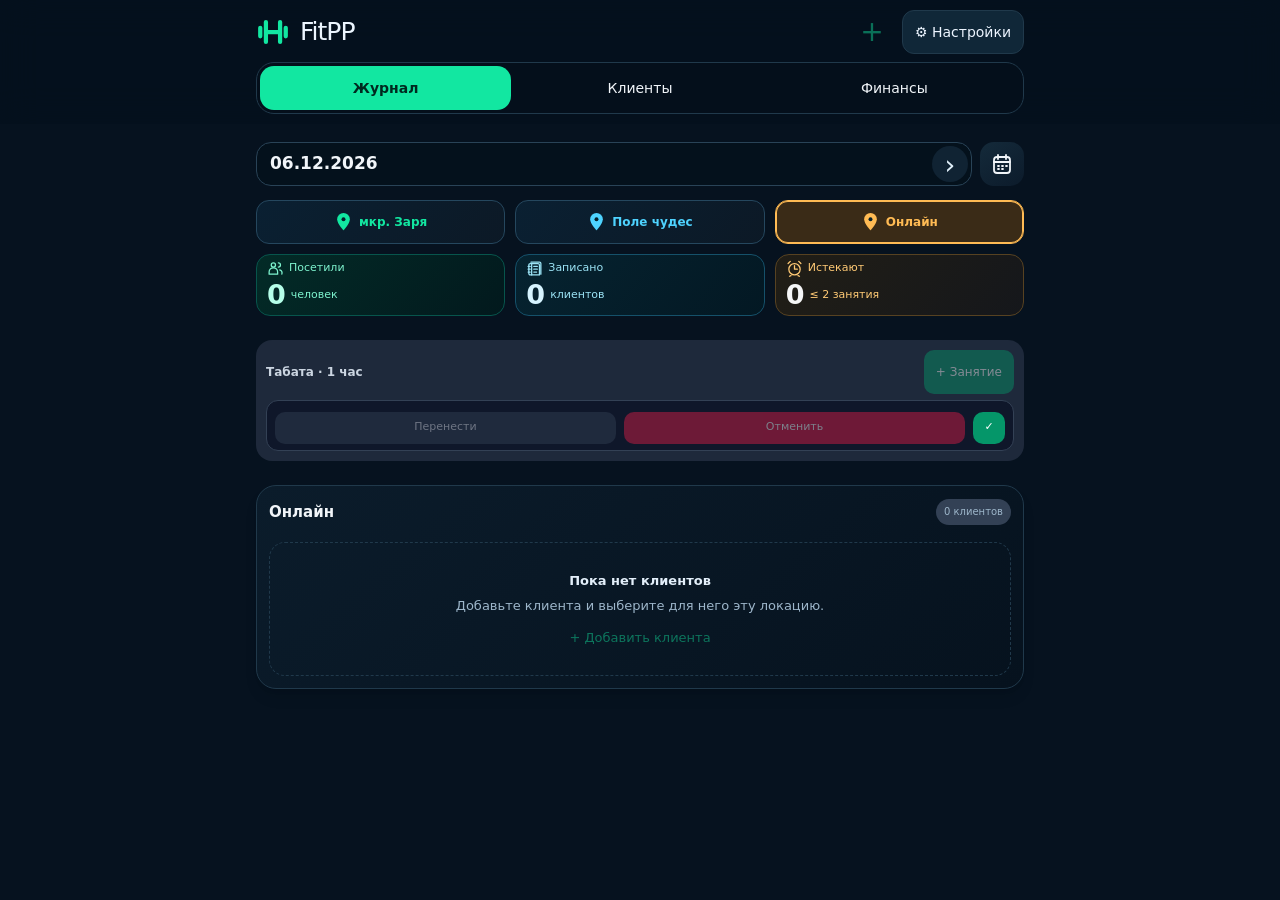
==== index.html @ df11c95d "Refresh FitPP client card interface" ====
<!DOCTYPE html>
<html lang="ru">
<head>
    <meta charset="UTF-8">
    <meta http-equiv="Content-Security-Policy" content="default-src 'none'; script-src 'self' 'unsafe-inline' 'unsafe-eval'; style-src 'self' 'unsafe-inline'; img-src 'self' data:; connect-src https://identitytoolkit.googleapis.com https://securetoken.googleapis.com https://firestore.googleapis.com; manifest-src 'self'; worker-src 'self'; object-src 'none'; base-uri 'none'; form-action 'none'; font-src 'self'">
    <meta name="viewport" content="width=device-width, initial-scale=1.0, viewport-fit=cover">
    <title>FitPP</title>
    <!-- PWA Manifest & Meta -->
    <link rel="manifest" href="manifest.webmanifest">
    
    <meta name="theme-color" content="#10b981">
    <link rel="apple-touch-icon" href="icon-192.png">
    <!-- Tailwind CSS -->
    <script src="vendor/tailwind-3.4.17.js"></script>
    <!-- Offline only: no remote SDK -->
    <!-- Alpine.js -->
    <script defer src="vendor/alpine-3.14.9.js"></script>




<link rel="stylesheet" href="styles.css?v=compact-journal-20261018-1">
</head>
<body class="bg-slate-900 text-slate-100 min-h-screen font-sans antialiased" x-data="trainerApp()" x-init="init()">

    <svg xmlns="http://www.w3.org/2000/svg" class="icon-sprite" aria-hidden="true"><defs>
      <symbol id="icon-barbell" viewBox="0 0 24 24"><path d="M3 9v6m4-10v14m10-14v14m4-10v6M7 12h10"/></symbol>
      <symbol id="icon-calendar" viewBox="0 0 24 24"><rect x="4" y="5" width="16" height="16" rx="3"/><path d="M8 3v4m8-4v4M4 10h16m-12 4h1m3 0h1m3 0h1m-9 3h1m3 0h1"/></symbol>
      <symbol id="icon-users" viewBox="0 0 24 24"><circle cx="10" cy="7" r="4"/><path d="M3 21v-3a7 7 0 0 1 14 0v3Zm15-17a4 4 0 0 1 0 8m2 3a6 6 0 0 1 2 6"/></symbol>
      <symbol id="icon-wallet" viewBox="0 0 24 24"><rect x="3" y="4" width="18" height="17" rx="4"/><path d="M3 9h18m-6 4h6m-6 4h2"/></symbol>
    </defs></svg>
    <header class="app-header sticky top-0 z-30">
        <div class="max-w-4xl mx-auto">
            <h1><svg class="brand-icon" aria-hidden="true"><use href="#icon-barbell"/></svg>FitPP</h1>
            <nav class="desktop-nav" aria-label="Навигация для больших экранов">
                <button @click="activeTab = 'journal'" :class="activeTab === 'journal' ? 'bg-emerald-600' : ''">Журнал</button>
                <button @click="activeTab = 'clients'" :class="activeTab === 'clients' ? 'bg-emerald-600' : ''">Клиенты</button>
                <button @click="activeTab = 'finances'" :class="activeTab === 'finances' ? 'bg-emerald-600' : ''">Финансы</button>
            </nav>
            <div class="header-actions">
                <button class="desktop-add" :disabled="!canEdit()" @click="openClientModal()" aria-label="Добавить клиента">+</button>
                <button id="settings-trigger" class="settings-trigger" @click="openSettings()" aria-haspopup="dialog" aria-controls="settings-dialog"><span aria-hidden="true">⚙</span> Настройки</button>
            </div>
        </div>
    </header>
    <dialog id="settings-dialog" class="settings-dialog" aria-labelledby="settings-title" @close="document.getElementById('settings-trigger').focus()">
        <div class="settings-heading"><h2 id="settings-title">Настройки</h2><button aria-label="Закрыть настройки" @click="document.getElementById('settings-dialog').close()">✕</button></div>
        <section class="settings-section">
            <h3>Аккаунт</h3>
            <p x-text="authWarning"></p>
            <p x-show="currentUser" x-text="currentUser?.email"></p>
            <p x-show="!currentUser">Войдите, чтобы загрузить свои данные.</p>
            <button x-show="!currentUser" @click="document.getElementById('settings-dialog').close(); showAuthModal = true">Войти</button>
            <button x-show="currentUser" @click="logout()">Выйти из аккаунта</button>
        </section>
        <section class="settings-section">
            <h3>Резервная копия</h3>
            <p>Перед каждой записью копия сохраняется на этом устройстве. Скачивайте также отдельные файлы: очистка данных браузера удалит локальные копии. Проверка файла не импортирует данные.</p>
            <button :disabled="!canRead() || backupChecking" @click="downloadBackup()">Скачать резервную копию</button>
            <button :disabled="!canRead()" @click="downloadLocalBackup()">Скачать последнюю автоматическую копию</button>
            <label class="backup-file" for="backup-file">Проверить файл резервной копии</label>
            <input id="backup-file" type="file" accept=".json,application/json" :disabled="!canRead() || backupChecking" @change="verifyBackup($event)">
            <p role="status" aria-live="polite" x-text="backupStatus"></p>
        </section>
        <section class="settings-section">
            <h3>Запись данных</h3>
            <label class="write-toggle"><input type="checkbox" x-model="writeConsent" :disabled="!canRead()" @change="FitPPWriteSafety.remember($event.target.checked)" aria-describedby="write-help"> Разрешать запись после проверки данных</label>
            <p id="write-help">Выбор запоминается на устройстве. Перед каждым изменением сохраняется проверенная копия текущих данных на устройстве; транзакция проверяет свежесть данных. Если копия недоступна, запись блокируется.</p>
            <p role="status" x-text="canEdit() ? 'Запись включена' : 'Режим просмотра'"></p>
        </section>
        <section class="settings-section">
            <h3>Данные с сервера</h3>
            <button :disabled="!currentUser || loading || saving || backupChecking" @click="reloadData()">Перезагрузить данные с сервера</button>
        </section>
    </dialog>
    <div class="sync-message" x-show="syncError" x-cloak role="alert">
        <span x-text="syncError"></span>
        <button @click="reloadData()" :disabled="saving || loading || !currentUser">Обновить данные</button>
    </div>
    <div class="sync-status" x-show="loading || saving || saveStatus" x-cloak role="status" aria-live="polite" x-text="loading ? 'Загрузка данных…' : saving ? 'Сохранение в Firebase…' : saveStatus"></div>

    <dialog class="workout-move-dialog" x-ref="workoutMove" aria-labelledby="workout-move-title" @close="clearWorkoutMove()" @cancel="if(moveSaving)$event.preventDefault()">
        <form @submit.prevent="saveWorkoutMove()">
            <h2 id="workout-move-title">Перенести тренировку</h2>
            <label>Новая дата<input type="date" x-model="moveDate" required :disabled="moveSaving"></label>
            <label>Новое время<input type="time" x-model="moveTime" required :disabled="moveSaving"></label>
            <p role="alert" x-text="moveError"></p>
            <div class="move-actions"><button type="button" @click="closeWorkoutMove()" :disabled="moveSaving">Отмена</button><button type="submit" :disabled="moveSaving || !canEdit()" x-text="moveSaving ? 'Сохранение…' : 'Сохранить'"></button></div>
        </form>
    </dialog>

    <!-- Main Content -->
    <main class="max-w-4xl mx-auto px-4 py-6 pb-24">
        <!-- TAB 1: JOURNAL -->
        <div x-show="activeTab === 'journal'" class="space-y-6">
            <!-- Date & Location Selector -->
<div class="date-location"><div class="journal-date-row"><div class="journal-date-pill"><div class="journal-date-value"><span id="date-label" x-text="formatJournalDate(selectedDate)"></span><input x-ref="journalDate" type="date" aria-label="Дата тренировки" x-model="selectedDate" @change="updateLocationByDate()"></div><button type="button" aria-label="Следующий день" @click="changeDate(1)">›</button></div><button type="button" class="journal-calendar" aria-label="Открыть календарь" @click="openJournalCalendar()"><svg viewBox="0 0 24 24" aria-hidden="true" fill="none" stroke="currentColor" stroke-width="1.8" stroke-linecap="round" stroke-linejoin="round"><rect x="4" y="5" width="16" height="16" rx="3"/><path d="M8 3v4m8-4v4M4 10h16m-12 4h1m3 0h1m3 0h1m-9 3h1m3 0h1"/></svg></button></div><div class="location-switch journal-locations"><button type="button" @click="currentLocation = 'zarya'" :aria-pressed="currentLocation === 'zarya'"><svg viewBox="0 0 24 24" aria-hidden="true" fill="none" stroke="currentColor" stroke-width="1.8" stroke-linecap="round" stroke-linejoin="round"><path d="M12 22s8-8 8-14a8 8 0 1 0-16 0c0 6 8 14 8 14Z" fill="currentColor" stroke="none"/><circle cx="12" cy="8" r="2.5" fill="#06202b" stroke="none"/></svg><span>мкр. Заря</span></button><button type="button" @click="currentLocation = 'pole'" :aria-pressed="currentLocation === 'pole'"><svg viewBox="0 0 24 24" aria-hidden="true" fill="none" stroke="currentColor" stroke-width="1.8" stroke-linecap="round" stroke-linejoin="round"><path d="M12 22s8-8 8-14a8 8 0 1 0-16 0c0 6 8 14 8 14Z" fill="currentColor" stroke="none"/><circle cx="12" cy="8" r="2.5" fill="#06202b" stroke="none"/></svg><span>Поле чудес</span></button><button type="button" @click="currentLocation = 'online'" :aria-pressed="currentLocation === 'online'"><svg viewBox="0 0 24 24" aria-hidden="true" fill="none" stroke="currentColor" stroke-width="1.8" stroke-linecap="round" stroke-linejoin="round"><path d="M12 22s8-8 8-14a8 8 0 1 0-16 0c0 6 8 14 8 14Z" fill="currentColor" stroke="none"/><circle cx="12" cy="8" r="2.5" fill="#06202b" stroke="none"/></svg><span>Онлайн</span></button></div></div>
<div class="summary journal-summary" aria-label="Сводка выбранного дня"><div><span class="journal-stat-label"><svg viewBox="0 0 24 24" aria-hidden="true" fill="none" stroke="currentColor" stroke-width="1.8" stroke-linecap="round" stroke-linejoin="round"><circle cx="9" cy="7" r="3"/><path d="M3 20v-3a6 6 0 0 1 12 0v3Zm13-16a3 3 0 0 1 0 6m2 4a5 5 0 0 1 3 6"/></svg>Посетили</span><div class="journal-stat-value"><strong x-text="getClientsForLocation().filter(c => ['attended','razov'].includes(getAttendanceStatus(c.id))).length"></strong><span x-text="peopleWord(getClientsForLocation().filter(c => ['attended','razov'].includes(getAttendanceStatus(c.id))).length)"></span></div></div><div><span class="journal-stat-label"><svg viewBox="0 0 24 24" aria-hidden="true" fill="none" stroke="currentColor" stroke-width="1.8" stroke-linecap="round" stroke-linejoin="round"><path d="M7 3h12a2 2 0 0 1 2 2v15M6 5h11a2 2 0 0 1 2 2v14H6a2 2 0 0 1-2-2V7a2 2 0 0 1 2-2Z"/><path d="M8 5v16M11 9h5m-5 4h5m-5 4h4M3 9h3m-3 4h3m-3 4h3"/></svg>Записано</span><div class="journal-stat-value"><strong x-text="getClientsForLocation().length"></strong><span x-text="clientWord(getClientsForLocation().length)"></span></div></div><div><span class="journal-stat-label"><svg viewBox="0 0 24 24" aria-hidden="true" fill="none" stroke="currentColor" stroke-width="1.8" stroke-linecap="round" stroke-linejoin="round"><circle cx="12" cy="13" r="8"/><path d="M12 8v5h4M3 5l3-3m12 0 3 3M7 22l-2 1m12-1 2 1"/></svg>Истекают</span><div class="journal-stat-value"><strong x-text="getClientsForLocation().filter(c => { const sub = getClientActiveSubscription(c); return sub && sub.left > 0 && sub.left <= 2; }).length"></strong><span>≤ 2 занятия</span></div></div></div>
            <section class="workout-panel" aria-label="Тренировки выбранного зала">
                <div class="workout-heading"><h2>Табата · 1 час</h2>
                <button :disabled="!canEdit()" @click="addingWorkout=true; newWorkoutDate=selectedDate; newWorkoutTime=FitPPStore.schedule[currentLocation]?.time || '20:00'; newWorkoutLocation=currentLocation || 'zarya'" class="workout-button workout-selected" aria-label="Добавить тренировку">+ Занятие</button></div>
                <form x-show="addingWorkout" @submit.prevent="addWorkout()" class="workout-form">
                    <label>Дата <input type="date" x-model="newWorkoutDate" required></label>
                    <label>Время <input type="time" x-model="newWorkoutTime" required></label>
                    <label>Зал <select x-model="newWorkoutLocation" required><option value="zarya">Заря</option><option value="pole">Поле</option><option value="online">Онлайн</option></select></label>
                    <button type="submit" :disabled="!canEdit()" class="workout-button workout-selected">Добавить</button>
                    <button type="button" @click="addingWorkout=false" class="workout-button">Закрыть</button>
                </form>
                <p x-show="dayWorkouts().length === 0">В этот день тренировок нет.</p>
                <template x-for="w in dayWorkouts()" :key="w.id">
                    <div class="workout-card workout-compact" :aria-label="workoutLabel(w)">
                        <div class="workout-controls">
                            <button class="workout-button" :disabled="!canManageWorkout(w) || activeWorkout()?.id !== w.id" :data-move-workout="w.id" @click="openWorkoutMove(w)">Перенести</button>
                            <button class="workout-button workout-danger" :disabled="!canManageWorkout(w)" @click="manageWorkout(w,'cancel')">Отменить</button>
                            <button x-show="!w.cancelled && w.date === selectedDate" @click="chosenWorkout=w.id" class="workout-button workout-check" :class="activeWorkout()?.id === w.id ? 'workout-selected' : ''" :aria-label="activeWorkout()?.id === w.id ? 'Тренировка выбрана' : 'Выбрать тренировку'" :aria-pressed="activeWorkout()?.id === w.id">✓</button>
                        </div>
                        <button :disabled="!canManageWorkout(w)" x-show="!w.extra && (w.date !== w.originDate || w.time !== FitPPStore.schedule[w.location].time)" @click="manageWorkout(w,'restore')" class="workout-button workout-restore">Вернуть обычное расписание</button>
                        <p class="text-slate-400 text-xs" x-show="workoutLocked(w)">Есть отметки или списания. Изменение тренировки заблокировано.</p>
                    </div>
                </template>
                <details class="cancelled-workouts" x-show="cancelledWorkouts().length > 0">
                    <summary class="workout-button" x-text="'Отменённые тренировки (' + cancelledWorkouts().length + ')' "></summary>
                    <template x-for="w in cancelledWorkouts()" :key="w.id">
                        <div class="workout-card">
                            <p class="workout-title" x-text="workoutLabel(w)"></p>
                            <div class="workout-actions">
                                <button :disabled="!canManageWorkout(w)" @click="manageWorkout(w,'resume')" class="workout-button">Восстановить</button>
                                <button x-show="w.extra" :disabled="!canDeleteWorkout(w)" @click="manageWorkout(w,'delete')" class="workout-button workout-danger">Удалить навсегда</button>
                            </div>
                            <p x-show="workoutLocked(w)" class="text-slate-400 text-xs">Есть отметки или списания. Изменение тренировки заблокировано.</p>
                        </div>
                    </template>
                </details>
                <template x-for="row in unresolvedMarks()" :key="row.key"><p><span x-text="row.date + ' · ' + row.name"></span> <button :disabled="!canEdit()" @click="linkOldMark(row)" class="bg-amber-800 rounded px-3 py-2">Указать зал после сверки</button></p></template>
                <p class="text-amber-300" x-show="FitPPStore.unresolved(sessionData())">Есть старые отметки с неоднозначным залом. Они сохранены; изменение расписания заблокировано до сверки журнала.</p>
            </section>
            <!-- Attendance List -->
            <div class="journal-panel bg-slate-800 border border-slate-700 rounded-2xl p-4 shadow-lg">
                <div class="flex justify-between items-center mb-4">
                    <div>
                        <h2 class="text-lg font-bold journal-location-title" x-text="getJournalLocationName()"></h2>
                    </div>
                    <span class="text-xs bg-slate-700 px-3 py-1 rounded-full text-slate-300" x-text="getClientsForLocation().length + ' ' + clientWord(getClientsForLocation().length)"></span>
                </div>
                <div x-show="!currentLocation" class="empty-state" role="status"><strong>На эту дату тренировок по расписанию нет</strong>Можно выбрать локацию вручную выше.</div>
                <div x-show="currentLocation && getClientsForLocation().length === 0" class="empty-state"><strong>Пока нет клиентов</strong>Добавьте клиента и выберите для него эту локацию.<br><button :disabled="!canEdit()" @click="openClientModal()" class="text-emerald-400 mt-3">+ Добавить клиента</button></div>
                <div class="space-y-3">
                    <template x-for="client in getClientsForLocation()" :key="client.id">
                        <div class="client-row bg-slate-900 border border-slate-700/60 p-3.5 rounded-xl flex flex-col sm:flex-row justify-between items-start sm:items-center gap-3">
                            <div class="client-heading">
                                <span class="avatar" aria-hidden="true" x-text="getInitials(client.name)"></span><div>
<div class="flex items-center gap-1.5">
    <button class="client-name" @click="openClientDetail(client)" x-text="client.name"></button>

</div>
                                <div class="flex items-center space-x-2 text-xs mt-1">
                                    <span class="text-emerald-400 font-medium" x-text="'Остаток: ' + (getClientActiveSubscription(client)?.left ?? 0) + ' зан.'"></span>
                                    <span class="text-slate-400" x-text="'До: ' + formatSubscriptionDate(getClientActiveSubscription(client)?.expires)"></span>
                                </div>
<div class="subscription-warnings" x-show="getSubscriptionWarnings(client).length">
    <template x-for="warning in getSubscriptionWarnings(client)" :key="warning.key">
        <span class="subscription-warning" :class="'subscription-warning-' + warning.kind" :title="warning.title" x-text="warning.text"></span>
    </template>
</div>
                            </div>
                            </div>
                            <div class="attendance-actions flex flex-wrap items-center gap-1.5 w-full sm:w-auto">
                                <button :disabled="!canEdit() || !activeWorkout() || (client.subscriptions || []).some(s => isFrozen(s) || FitPPStore.frozenOn(s, selectedDate))" @click="markAttendance(client.id, 'attended')" :aria-pressed="getAttendanceStatus(client.id) === 'attended'" :class="getAttendanceStatus(client.id) === 'attended' ? 'bg-emerald-600 text-white' : 'bg-slate-800 text-slate-300 hover:bg-slate-700'" class="px-2.5 py-1.5 rounded-lg text-xs font-medium transition">✓ Был (-1)</button>
                                <button :disabled="!canEdit() || !activeWorkout()" @click="markAttendance(client.id, 'razov')" :aria-pressed="getAttendanceStatus(client.id) === 'razov'" :class="getAttendanceStatus(client.id) === 'razov' ? 'bg-blue-600 text-white' : 'bg-slate-800 text-slate-300 hover:bg-slate-700'" class="px-2.5 py-1.5 rounded-lg text-xs font-medium transition" x-text="'₽ Разово (' + getRazovPrice() + ')'"></button>
                                <button :disabled="!canEdit() || !activeWorkout() || (client.subscriptions || []).some(s => isFrozen(s) || FitPPStore.frozenOn(s, selectedDate))" @click="markAttendance(client.id, 'missed')" :aria-pressed="getAttendanceStatus(client.id) === 'missed'" :class="getAttendanceStatus(client.id) === 'missed' ? 'bg-rose-600 text-white' : 'bg-slate-800 text-slate-300 hover:bg-slate-700'" class="px-2.5 py-1.5 rounded-lg text-xs font-medium transition">Сгорело</button>
                            </div>
                        </div>
                    </template>
                </div>
            </div>
        </div>
        <!-- TAB 2: CLIENTS -->
        <div x-show="activeTab === 'clients' || activeTab === 'archive'" class="client-list">
            <div class="detail-card"><button @click="activeTab = 'clients'" class="px-3 py-2">Активные клиенты</button><button @click="activeTab = 'archive'" class="px-3 py-2">Архив клиентов</button><p x-show="activeTab === 'archive'">История и финансы сохранены. Откройте карточку для просмотра или восстановления.</p></div>
            <div x-show="visibleClients().length === 0" class="empty-state"><strong>Ваша команда начинается здесь</strong>Добавьте первого клиента, чтобы вести журнал тренировок.</div>
            <div class="client-grid grid grid-cols-1 md:grid-cols-2 gap-4">
                <template x-for="client in visibleClients()" :key="client.id">
                    <div class="client-tile bg-slate-800 border border-slate-700 rounded-2xl">
                        <div class="client-tile-top">
                            <span class="avatar" aria-hidden="true" x-text="getInitials(client.name)"></span>
                            <div class="client-tile-identity">
                                <button class="client-name" @click="openClientDetail(client)" x-text="client.name"></button>
                                <p class="client-phone" x-text="client.phone || 'Телефон не указан'"></p>
                            </div>
                            <button class="client-action" :disabled="!canEdit()" @click="editClient(client)">Изменить</button>
                        </div>
                        <div class="client-tile-footer">
                            <div class="client-subscription"><span class="text-xs text-emerald-400" x-text="'Баланс: ' + moneyBalance(client) + ' ₽'"></span>
                                <span class="client-balance" x-text="'Остаток: ' + (getClientActiveSubscription(client)?.left ?? 0) + ' зан.'"></span>
                                <span class="client-expiry" x-text="'До: ' + formatSubscriptionDate(getClientActiveSubscription(client)?.expires)"></span>
<div class="subscription-warnings" x-show="getSubscriptionWarnings(client).length">
    <template x-for="warning in getSubscriptionWarnings(client)" :key="warning.key">
        <span class="subscription-warning" :class="'subscription-warning-' + warning.kind" :title="warning.title" x-text="warning.text"></span>
    </template>
</div>
                            </div>
                            <button class="client-action client-sell" :disabled="!canEdit()" @click="openSubModal(client)">+ Продать</button>
                        </div>
                    </div>
                </template>
            </div>
        </div>
        <!-- TAB 3: FINANCES -->
        <div x-show="activeTab === 'finances'" class="space-y-6">
            <div class="bg-slate-800 border border-slate-700 rounded-2xl p-4 shadow-lg space-y-4">
                <div class="finance-toolbar">
                    <h2 class="text-lg font-bold">Финансовый отчёт и аренда</h2>
                    <div class="month-switcher bg-slate-900 border border-slate-700 rounded-xl" aria-label="Отчётный месяц">
                        <button aria-label="Предыдущий месяц" @click="changeMonth(-1)" class="text-slate-400 hover:text-white">❮</button>
                        <span class="text-sm font-semibold text-emerald-400" x-text="formatMonthName(currentMonth)"></span>
                        <button aria-label="Следующий месяц" @click="changeMonth(1)" class="text-slate-400 hover:text-white">❯</button>
                    </div>
                </div>
                <div x-show="currentMonth >= '2026-11'" class="space-y-3">
                    <p class="text-sm text-slate-300" x-text="rentMonths[currentMonth] ? 'Аренда сохранена. Можно изменить даты.' : 'Аренда ещё не сохранена. Прогноз не включён в расходы и прибыль.'"></p>
                    <button :disabled="!canEdit()" @click="correctFinance()" class="p-3 border rounded">Скорректировать доход месяца</button><button :disabled="!canEdit()" @click="deleteZeroFinance()" class="p-3 border rounded">Удалить нулевой итог</button><button :disabled="!canEdit() || !rentMonths[currentMonth]" @click="deleteRent()" class="p-3 border rounded">Удалить настройку аренды месяца</button>
                    <button @click="openRent()" :disabled="!canEdit() || !!rentDraft" class="bg-emerald-600 rounded-xl p-3 w-full">Настроить аренду</button>
                </div>
                <template x-if="rentDraft">
                    <section class="space-y-4 bg-slate-900 rounded-xl p-3" aria-label="Календарь аренды">
                        <h3 class="font-bold" x-text="'Аренда: ' + formatMonthName(rentDraft.month)"></h3>
                        <p class="text-sm">Снимите галочки с отменённых тренировок. Изменения попадут в расходы после сохранения.</p>
                        <template x-for="hall in ['zarya', 'pole']" :key="hall">
                            <fieldset :disabled="!canEdit()" class="space-y-2">
                                <legend class="font-bold" x-text="hall === 'zarya' ? 'Заря · 800 ₽ · Пн/Ср' : 'Поле чудес · 600 ₽ · Вт/Чт'"></legend>
                                <div class="grid grid-cols-2 sm:grid-cols-4 gap-2">
                                    <template x-for="date in rentDates(hall)" :key="date">
                                        <label class="flex items-center gap-2 border border-slate-600 rounded-xl p-3" style="min-height:48px">
                                            <input type="checkbox" :value="date" x-model="rentDraft[hall]" style="width:22px;height:22px">
                                            <span x-text="date.slice(8) + ' ' + ['Вс','Пн','Вт','Ср','Чт','Пт','Сб'][new Date(date + 'T12:00:00Z').getUTCDay()]"></span>
                                        </label>
                                    </template>
                                </div>
                                <p x-text="rentDraft[hall].length + ' × ' + (hall === 'zarya' ? 800 : 600) + ' = ' + rentDraft[hall].length * (hall === 'zarya' ? 800 : 600) + ' ₽'"></p>
                            </fieldset>
                        </template>
                        <p class="font-bold" aria-live="polite" x-text="'Итого: ' + rentDraftTotal() + ' ₽'"></p>
                        <button @click="saveRent()" :disabled="!canEdit()" class="bg-emerald-600 rounded-xl p-3 w-full" x-text="saving ? 'Сохранение…' : 'Сохранить месяц'"></button>
                        <button @click="rentDraft = null; rentFormToken = null" :disabled="saving" class="border border-slate-600 rounded-xl p-3 w-full">Закрыть без сохранения</button>
                    </section>
                </template>
                <div class="detail-card space-y-2" aria-label="Способы оплаты">
                  <p x-text="'Наличные (после возвратов): ' + moneyReport().cash + ' ₽'"></p><p x-text="'Переводы (после возвратов): ' + moneyReport().transfer + ' ₽'"></p>
                  <p x-text="'Возвращено наличными: ' + moneyReport().cashRefund + ' ₽ · переводом: ' + moneyReport().transferRefund + ' ₽'"></p>
                  <p class="text-amber-300" x-text="'Способ не указан / требуется сверка: ' + moneyReport().unknown + ' ₽'"></p>
                  <p class="text-xs text-slate-400">Доход — фактические поступления минус выданные возвраты. Зачёт баланса и отмена с возвратом на баланс не создают поступлений. Общий итог включает старые оплаты без способа.</p>
                </div>
                <div class="grid grid-cols-1 sm:grid-cols-3 gap-4 pt-2">
                    <div class="bg-slate-900 border border-slate-700 p-4 rounded-xl">
                        <span class="text-xs text-slate-400 block">Доходы (Всего)</span>
                        <span class="text-xl font-bold text-emerald-400 mt-1 block" x-text="getMonthIncome() + ' ₽'"></span>
                    </div>
                    <div class="bg-slate-900 border border-slate-700 p-4 rounded-xl">
                        <span class="text-xs text-slate-400 block">Расходы (Аренда залов)</span>
                        <span class="text-xl font-bold text-rose-400 mt-1 block" x-text="getMonthRent() + ' ₽'"></span>
                    </div>
                    <div class="bg-slate-900 border border-slate-700 p-4 rounded-xl">
                        <span class="text-xs text-slate-400 block">Чистая прибыль</span>
                        <span class="text-xl font-bold text-teal-300 mt-1 block" x-text="getMonthProfit() + ' ₽'"></span>
                    </div>
                </div>
            </div>
        </div>
    </main>


    <nav class="bottom-nav" aria-label="Основная навигация">
        <button @click="activeTab = 'journal'" :aria-current="activeTab === 'journal' ? 'page' : null"><span aria-hidden="true"><svg class="nav-icon"><use href="#icon-calendar"/></svg></span>Журнал</button>
        <button @click="activeTab = 'clients'" :aria-current="activeTab === 'clients' ? 'page' : null"><span aria-hidden="true"><svg class="nav-icon"><use href="#icon-users"/></svg></span>Клиенты</button>
        <button @click="activeTab = 'finances'" :aria-current="activeTab === 'finances' ? 'page' : null"><span aria-hidden="true"><svg class="nav-icon"><use href="#icon-wallet"/></svg></span>Финансы</button>
        <button :disabled="!canEdit()" @click="openClientModal()" aria-label="Добавить клиента">+</button>
    </nav>
    <section class="client-detail" x-show="detailClient" x-cloak @keydown.escape.window="detailClient = null" aria-label="Карточка клиента">
      <template x-if="detailClient"><div class="detail-shell client-profile">
        <div class="detail-top" x-data="{ clientMenuOpen: false }" @keydown.escape.stop="if(clientMenuOpen){clientMenuOpen=false;$refs.clientMenuButton.focus()}">
          <button @click="detailClient = null" aria-label="Назад">‹</button><span>Клиент</span>
          <div class="client-actions" @click.outside="clientMenuOpen=false">
            <button class="client-menu-trigger" x-ref="clientMenuButton" aria-label="Действия с клиентом" aria-haspopup="menu" :aria-expanded="clientMenuOpen" aria-controls="client-actions-menu" @click="clientMenuOpen=!clientMenuOpen;$refs.clientMenuButton.focus()" @keydown.arrow-down.prevent="clientMenuOpen=true;$nextTick(()=>$refs.archiveAction.focus())">⋯</button>
            <div id="client-actions-menu" class="client-actions-menu" role="menu" aria-label="Действия с клиентом" x-show="clientMenuOpen" x-cloak>
              <button role="menuitem" x-ref="archiveAction" :disabled="!canEdit()" @click="clientMenuOpen=false;archiveClient(detailClient)" @keydown.arrow-down.prevent="$refs.deleteAction.focus()" @keydown.arrow-up.prevent="$refs.deleteAction.focus()" x-text="detailClient?.archivedAt ? 'Восстановить' : 'Архивировать'"></button>
              <button role="menuitem" x-ref="deleteAction" :disabled="!canEdit()" @click="clientMenuOpen=false;removeClient(detailClient)" @keydown.arrow-up.prevent="$refs.archiveAction.focus()" @keydown.arrow-down.prevent="$refs.archiveAction.focus()" class="client-menu-delete">Удалить навсегда</button>
            </div>
          </div>
        </div>
        <section class="profile-card" :class="{inactive: !hasCurrentSubscription(detailClient)}" aria-label="Данные клиента">
          <div class="identity"><span class="avatar" aria-hidden="true" x-text="getInitials(detailClient?.name)"></span><h2 x-text="detailClient?.name"></h2><button class="edit" aria-label="Редактировать клиента" :disabled="!canEdit()" @click="editClient(detailClient)"><svg viewBox="0 0 24 24" fill="none" stroke="currentColor" stroke-width="1.8" stroke-linecap="round" stroke-linejoin="round" aria-hidden="true"><path d="m16 3 5 5-12 12-6 1 1-6Z M14 5l5 5"/></svg></button></div>
          <div class="subscription-line"><span class="subscription-status"><span class="status-dot"></span><span x-text="hasCurrentSubscription(detailClient) ? 'Активный абонемент' : 'Нет абонемента'"></span></span><button class="outline-action" :disabled="!canEdit()" @click="openSubModal(detailClient)">+ Оформить</button></div>
          <p class="phone-line"><svg viewBox="0 0 24 24" fill="none" stroke="currentColor" stroke-width="1.8" stroke-linecap="round" stroke-linejoin="round" aria-hidden="true"><path d="M5 3h4l2 5-3 2a15 15 0 0 0 6 6l2-3 5 2v4a2 2 0 0 1-2 2C9 21 3 15 3 5a2 2 0 0 1 2-2Z"/></svg><a :href="detailClient?.phone ? 'tel:' + detailClient.phone.replace(/[^+0-9]/g, '') : null" x-text="detailClient?.phone || 'Телефон не указан'"></a></p>
        </section>
        <section class="balance-card" aria-label="Баланс клиента"><div class="balance-label"><svg viewBox="0 0 24 24" fill="none" stroke="currentColor" stroke-width="1.8" stroke-linecap="round" stroke-linejoin="round" aria-hidden="true"><rect x="3" y="5" width="18" height="15" rx="3"/><path d="M3 9h18m-6 4h6m-6 4h2"/></svg><span>Баланс: <strong x-text="moneyBalance(detailClient) + ' ₽'"></strong></span></div></section>
        <div class="detail-tabs" role="tablist" aria-label="Данные клиента"><template x-for="tab in [{id:'visits',label:'Посещения'},{id:'payments',label:'Оплаты'},{id:'subs',label:'Абонементы'}]"><button role="tab" :aria-selected="detailTab === tab.id" @click="detailTab = tab.id" x-text="tab.label"></button></template></div>
        <section class="history-card" x-show="detailTab === 'visits'" aria-label="История посещений"><h3><svg viewBox="0 0 24 24" fill="none" stroke="currentColor" stroke-width="1.8" stroke-linecap="round" stroke-linejoin="round" aria-hidden="true"><rect x="4" y="5" width="16" height="16" rx="3"/><path d="M8 3v4m8-4v4M4 10h16"/></svg><span>История посещений</span></h3><p class="history-meta" x-show="getClientAttendanceHistory(detailClient?.id).length === 0">Посещений пока нет</p><template x-for="item in getClientAttendanceHistory(detailClient?.id)" :key="item.id"><div class="visit-item"><div class="visit-main"><span x-text="formatSubscriptionDate(item.date) + (item.time ? ' · ' + item.time : '')"></span><small x-text="item.locationName || 'Архивная запись'"></small></div><span class="badge" x-text="item.statusLabel"></span></div></template></section>
        <div class="detail-card space-y-3" x-show="detailTab === 'payments'">
          <h3 class="font-semibold" x-text="'Денежный баланс: ' + moneyBalance(detailClient) + ' ₽'"></h3>
          <button :disabled="!canEdit() || moneyBalance(detailClient) <= 0" @click="openRefund(detailClient)" class="border rounded-xl p-3">Вернуть деньги с баланса</button>
          <p class="text-sm text-slate-400">Старые оплаты не получают способ автоматически. Их можно уточнить отдельно, в том числе за сентябрь. Если фактически получили другую сумму, сначала нужна сверка истории.</p>
          <template x-for="entry in paymentHistory(detailClient)" :key="entry.id"><div class="history-row"><span x-text="entry.date + ' · ' + ({sale:'Покупка',legacy:'Старая оплата',cancel:'Отмена → баланс',refund:'Возврат'})[entry.kind]"></span><span x-text="(entry.method ? ({cash:'Наличные',transfer:'Перевод'})[entry.method] : 'Без поступления') + ': ' + entry.received / 100 + ' ₽'"></span><small x-show="entry.kind === 'sale'" x-text="'Стоимость ' + entry.price/100 + ' ₽ · зачтено ' + entry.used/100 + ' ₽'"></small></div></template>
          <template x-for="row in oldPayments(detailClient)" :key="row.key"><div class="history-row"><span x-text="row.date + ' · ' + row.label + ' · ' + (row.price ?? 'Сумма неизвестна') + ' ₽ · Способ не указан'"></span><button :disabled="!canEdit() || row.price == null" @click="openLegacyPayment(detailClient,row)" class="border p-2 rounded">Уточнить оплату</button></div></template>
        </div>
        <div class="detail-card" x-show="detailTab === 'subs'"><h3 class="font-semibold">Абонементы</h3><p x-show="!(detailClient?.subscriptions || []).length">Абонементов пока нет</p><template x-for="(sub, i) in (detailClient?.subscriptions || [])" :key="i"><div class="history-row"><span x-text="(isFrozen(sub) || isFreezePending(sub) ? 'Плановый срок до ' : 'До ') + (sub.expires || '—')"></span><span class="text-emerald-400" x-text="sub.cancelledAt ? 'Продажа отменена ' + sub.cancelledAt : 'Остаток: ' + sub.left"></span><button :disabled="!canEdit()" @click="editUnusedSubscription(detailClient, sub)" class="px-3 py-2">Изменить начало</button><button :disabled="!canEdit()" @click="cancelUnusedSubscription(detailClient, sub)" class="px-3 py-2 text-rose-400">Отменить продажу</button><button :disabled="!canEdit() || extensionLeft(sub) === 0 || isFrozen(sub) || isFreezePending(sub) || !!detailClient?.archivedAt" x-show="sub.left > 0" @click="extendSub(detailClient, sub, i)" class="bg-emerald-700 px-3 py-2 rounded-lg">Продлить</button><span x-show="sub.left > 0" x-text="'Доступно продление: ' + extensionLeft(sub) + ' дн. из 14 суммарно'"></span><span x-show="isFrozen(sub)" x-text="'❄️ Возвращение: ' + (sub.freezes || []).at(-1)?.end"></span><button :disabled="!canEdit()" x-show="!isFrozen(sub) && !isFreezePending(sub) && sub.left > 0 && sub.expires >= today && (!sub.startDate || sub.startDate <= today)" @click="openFreeze(detailClient, sub, i)" class="bg-sky-700 px-3 py-2 rounded-lg">Заморозить</button><span x-show="isFreezePending(sub)" x-text="'❄️ Запланирована с ' + (sub.freezes || []).at(-1)?.start + ', возвращение ' + (sub.freezes || []).at(-1)?.end"></span><button :disabled="!canEdit()" x-show="isFrozen(sub) || isFreezePending(sub)" @click="unfreeze(detailClient, i)" class="bg-emerald-700 px-3 py-2 rounded-lg" x-text="isFreezePending(sub) ? 'Отменить заморозку' : 'Разморозить'">Разморозить</button></div></template></div>
        <p class="history-meta" x-show="detailClient?.archivedAt">Клиент в архиве · история сохранена</p>
      </div></template>
    </section>

    <!-- Client Modal -->
    <div x-show="showClientModal" x-cloak class="fixed inset-0 bg-black/70 flex items-center justify-center p-4 z-50">
        <div class="bg-slate-800 border border-slate-700 w-full max-w-md rounded-2xl p-6 shadow-2xl space-y-4 max-h-[90vh] overflow-y-auto">
            <h3 class="text-lg font-bold" x-text="editingClient ? 'Редактировать клиента' : 'Новый клиент'"></h3>
            <div>
                <label class="text-xs text-slate-400 block mb-1">Имя и фамилия</label>
                <input type="text" x-model="clientForm.name" class="w-full bg-slate-900 border border-slate-600 rounded-xl px-3 py-2 text-sm text-white focus:outline-none focus:border-emerald-500">
            </div>
            <div>
                <label class="text-xs text-slate-400 block mb-1">Телефон</label>
                <input type="text" x-model="clientForm.phone" class="w-full bg-slate-900 border border-slate-600 rounded-xl px-3 py-2 text-sm text-white focus:outline-none focus:border-emerald-500">
            </div>
            <div>
                <label class="text-xs text-slate-400 block mb-1">Локации:</label>
                <div class="space-y-2 mt-1">
                    <label class="flex items-center space-x-2 text-sm"><input type="checkbox" value="zarya" x-model="clientForm.locations" class="rounded bg-slate-900 border-slate-600 text-emerald-600"><span>мкр. Заря</span></label>
                    <label class="flex items-center space-x-2 text-sm"><input type="checkbox" value="pole" x-model="clientForm.locations" class="rounded bg-slate-900 border-slate-600 text-emerald-600"><span>Поле чудес</span></label>
                    <label class="flex items-center space-x-2 text-sm"><input type="checkbox" value="online" x-model="clientForm.locations" class="rounded bg-slate-900 border-slate-600 text-emerald-600"><span>Онлайн тренировки</span></label>
                </div>
            </div>
            <!-- История посещений -->
            <template x-if="editingClient">
                <div class="pt-3 border-t border-slate-700/60">
                    <label class="text-xs text-slate-400 block mb-2">История посещений:</label>
                    <div class="max-h-40 overflow-y-auto space-y-1.5 pr-1">
                        <template x-for="item in getClientAttendanceHistory(editingClient.id)">
                            <div class="flex justify-between items-center bg-slate-900 border border-slate-700/60 px-3 py-1.5 rounded-xl text-xs">
                                <span class="text-slate-300 font-medium" x-text="item.date"></span>
                                <span class="border px-2 py-0.5 rounded-lg" :class="item.badgeClass" x-text="item.text"></span>
                            </div>
                        </template>
                    </div>
                </div>
            </template>
            <div class="flex justify-between items-center pt-2 border-t border-slate-700/60">
                <button x-show="editingClient" :disabled="!canEdit()" @click="deleteClient()" class="bg-rose-600 hover:bg-rose-500 text-white px-4 py-2 rounded-xl text-sm font-medium transition">Удалить навсегда</button>
                <div class="flex space-x-3 ml-auto">
                    <button @click="showClientModal = false" class="bg-slate-700 hover:bg-slate-600 px-4 py-2 rounded-xl text-sm font-medium transition">Отмена</button>
                    <button :disabled="!canEdit()" @click="saveClient()" class="bg-emerald-600 hover:bg-emerald-500 px-4 py-2 rounded-xl text-sm font-semibold transition">Сохранить</button>
                </div>
            </div>
        </div>
    </div>

    <div x-show="freezeForm" x-cloak class="fixed inset-0 bg-black/70 flex items-center justify-center p-4 z-50">
      <div class="bg-slate-800 p-6 rounded-2xl space-y-4">
        <h3>Заморозка абонемента</h3>
        <p x-show="freezeForm?.startDate === today">Начало сегодня.</p>
        <p x-show="freezeForm?.startDate > today">Сегодня уже есть посещение или списание. Предлагаем начать заморозку завтра. Сегодняшняя отметка сохранится.</p>
        <p x-text="'Начало: ' + (freezeForm?.startDate || '')"></p>
        <p>Возвращение — первый активный день; этот день в заморозку не входит.</p>
        <p>Остаток занятий сохраняется. Срок продлевается до возвращения; при досрочной разморозке пересчитывается.</p>
        <label>Дата возвращения <input type="date" :min="freezeForm ? FitPPStore.addDays(freezeForm.startDate, 1) : ''" :value="freezeForm?.returnDate || ''" @input="if (freezeForm) freezeForm.returnDate = $event.target.value" class="bg-slate-900 p-2 rounded-lg"></label>
        <button @click="freezeForm = null">Отмена</button>
        <button :disabled="!canEdit()" @click="saveFreeze()" class="bg-sky-700 p-2 rounded-lg">Заморозить</button>
      </div>
    </div>
    <div x-show="deletionError || deletionMessage" x-cloak class="fixed bottom-4 left-4 right-4 bg-slate-800 border border-slate-500 rounded-xl p-4 z-[70]" role="status" aria-live="polite">
        <span x-text="deletionError || deletionMessage"></span>
        <button @click="deletionError=''; deletionMessage=''" class="ml-4">Закрыть</button>
    </div>
    <div x-show="deletionForm" x-cloak class="fixed inset-0 bg-black/70 flex items-center justify-center p-4 z-[60]" role="dialog" aria-modal="true" aria-label="Подтверждение удаления клиента">
        <div class="bg-slate-800 border border-slate-600 w-full max-w-md rounded-2xl p-6 space-y-4">
            <h3 class="text-lg font-bold">Удалить клиента навсегда?</h3>
            <p>Будет удалена только карточка клиента без абонементов и посещений. Отменить сохранённое удаление нельзя.</p>
            <p x-text="deletionForm ? 'Имя клиента: ' + deletionForm.expectedName : ''"></p>
            <label class="block">Введите точное имя клиента
                <input :value="deletionForm?.name || ''" @input="if(deletionForm) deletionForm.name=$event.target.value" :disabled="saving" class="w-full bg-slate-900 border rounded-xl p-2">
            </label>
            <label class="block">Введите УДАЛИТЬ НАВСЕГДА
                <input :value="deletionForm?.phrase || ''" @input="if(deletionForm) deletionForm.phrase=$event.target.value" :disabled="saving" class="w-full bg-slate-900 border rounded-xl p-2">
            </label>
            <p role="alert" x-text="deletionError"></p>
            <button :disabled="saving" @click="cancelDeletion()" class="px-4 py-2">Отмена</button>
            <button :disabled="!canEdit()" @click="confirmDeletion()" class="bg-rose-600 rounded-xl px-4 py-2" x-text="saving ? 'Сохранение…' : 'Подтвердить удаление'"></button>
        </div>
    </div>
    <div x-show="renewalClient" x-cloak style="z-index:75" class="fixed inset-0 bg-black/70 flex items-center justify-center p-4">
      <div role="dialog" aria-label="Нет подходящего абонемента" class="bg-slate-800 border border-slate-700 w-full max-w-md rounded-2xl p-6 space-y-4">
        <h3 class="text-lg font-bold">Нет действующего подходящего абонемента</h3>
        <p>Можно оформить новый абонемент. Тип и зал вы выбираете самостоятельно. Для онлайн подходят и «Заря», и «Поле чудес».</p>
        <button @click="renewalClient=null" class="bg-slate-700 px-4 py-2 rounded-xl">Отмена</button>
        <button :disabled="!canEdit()" @click="openSubModal(renewalClient.client, renewalClient.visit)" class="bg-emerald-600 px-4 py-2 rounded-xl">Оформить новый абонемент</button>
      </div>
    </div>
    <div x-show="subscriptionChoice" x-cloak style="z-index:75" class="fixed inset-0 bg-black/70 flex items-center justify-center p-4">
      <section role="dialog" aria-label="Выберите абонемент" class="bg-slate-800 border border-slate-700 w-full max-w-md rounded-2xl p-5 space-y-3" style="max-height:90dvh;overflow-y:auto">
        <h3 class="text-lg font-bold">С какого абонемента списать занятие?</h3>
        <p class="text-sm">Подходит несколько абонементов. Спишется одно занятие, без новой оплаты.</p>
        <template x-for="item in subscriptionChoice?.items || []" :key="item.key">
          <button :disabled="!canEdit()" @click="chooseAttendanceSubscription(item.key)" class="w-full text-left bg-slate-700 p-3 rounded-xl" x-text="item.label"></button>
        </template>
        <p x-show="syncError" role="alert" class="text-rose-300 text-sm" x-text="syncError"></p>
        <button :disabled="saving" @click="subscriptionChoice=null" class="bg-slate-700 px-4 py-2 rounded-xl">Отмена</button>
      </section>
    </div>
    <!-- Subscription Modal -->
    <div x-show="showSubModal" x-cloak style="z-index:70" class="fixed inset-0 bg-black/70 flex items-center justify-center p-4 z-50">
        <div class="bg-slate-800 border border-slate-700 w-full max-w-md rounded-2xl p-6 shadow-2xl space-y-4" style="max-height:90dvh;overflow-y:auto">
            <h3 class="text-lg font-bold">Продажа абонемента</h3>
            <p class="text-xs text-slate-400" x-text="'Клиент: ' + (subClient ? subClient.name : '')"></p>
            <div>
                <label class="text-xs text-slate-400 block mb-1">Тип абонемента</label>
                <select x-model="subForm.type" class="w-full bg-slate-900 border border-slate-600 rounded-xl px-3 py-2 text-sm text-white">
                    <option value="zarya">мкр. Заря (8 занятий) — 4400 ₽</option>
                    <option value="pole">Поле чудес (8 занятий) — 3800 ₽</option>
                </select>
            </div>
            <div>
                <label class="text-xs text-slate-400 block mb-1">Дата продажи</label>
                <input type="date" x-model="subForm.date" class="w-full bg-slate-900 border border-slate-600 rounded-xl px-3 py-2 text-sm text-white">
            </div>
            <p class="text-sm" x-text="'Баланс: ' + (subClient ? moneyBalance(subClient) : 0) + ' ₽ · К оплате: ' + subDue() + ' ₽'"></p>
            <label class="block text-sm">Способ оплаты<select aria-label="Способ оплаты абонемента" x-model="subForm.method" class="w-full bg-slate-900 border rounded-xl p-2"><option value="">Выберите способ</option><option value="transfer">Перевод</option><option value="cash">Наличные</option></select></label>
            <label class="block text-sm">Фактически получено, ₽<input aria-label="Получено за абонемент" type="number" min="0" step="0.01" inputmode="decimal" x-model="subForm.received" class="w-full bg-slate-900 border rounded-xl p-2"></label>
            <p class="text-sm text-slate-400">Дата продажи — дата получения денег. Для истории выберите прошлую дату. Вносите покупки клиента по порядку дат. Недоплата не сохраняется.</p>
            <p x-show="syncError" role="alert" class="text-rose-300 text-sm" x-text="syncError"></p>
            <div class="flex justify-end space-x-3 pt-2">
                <button :disabled="saving" @click="showSubModal = false; subVisit=null; subFormToken=null" class="bg-slate-700 px-4 py-2 rounded-xl text-sm">Отмена</button>
                <button :disabled="!canEdit()" @click="saveSubscription()" class="bg-emerald-600 px-4 py-2 rounded-xl text-sm font-semibold">Оформить</button>
            </div>
        </div>
    </div>
    <div x-show="paymentDraft" x-cloak style="z-index:70" class="fixed inset-0 bg-black/70 flex items-center justify-center p-4 z-50">
      <template x-if="paymentDraft"><section role="dialog" aria-label="Оплата" class="bg-slate-800 border border-slate-700 w-full max-w-md rounded-2xl p-5 space-y-3" style="max-height:90dvh;overflow-y:auto">
        <h3 class="font-bold" x-text="paymentDraft.title"></h3>
        <p x-text="paymentDraft.note"></p>
        <label class="block">Дата<input aria-label="Дата оплаты" type="date" x-model="paymentDraft.paymentDate" :disabled="paymentDraft.type === 'classifyLegacy'" class="w-full bg-slate-900 border rounded-xl p-2"></label>
        <label class="block">Способ оплаты<select aria-label="Способ оплаты" x-model="paymentDraft.method" class="w-full bg-slate-900 border rounded-xl p-2"><option value="">Выберите способ</option><option value="transfer">Перевод</option><option value="cash">Наличные</option></select></label>
        <label class="block">Сумма, ₽<input aria-label="Фактически получено" type="number" min="0" step="0.01" inputmode="decimal" x-model="paymentDraft.received" :disabled="paymentDraft.type === 'classifyLegacy'" class="w-full bg-slate-900 border rounded-xl p-2"></label>
        <p x-show="paymentError" role="alert" class="text-rose-300" x-text="paymentError"></p>
        <button :disabled="!canEdit()" @click="savePayment()" class="bg-emerald-600 p-3 rounded-xl">Сохранить</button>
        <button :disabled="saving" @click="paymentDraft=null;paymentToken=null" class="border p-3 rounded-xl">Закрыть</button>
      </section></template>
    </div>
    <!-- Auth Modal -->
    <div x-show="showAuthModal" class="fixed inset-0 bg-black/70 flex items-center justify-center p-4 z-50" x-cloak>
        <div class="bg-slate-800 border border-slate-700 w-full max-w-md rounded-2xl p-6 shadow-2xl space-y-4">
            <div class="flex justify-between items-center border-b border-slate-700 pb-3">
<h3 class="text-lg font-bold text-white">Вход в аккаунт</h3>
                <button @click="showAuthModal = false" class="text-slate-400 hover:text-white">✕</button>
            </div>
            <div class="space-y-3">
                <div>
                    <label class="text-xs text-slate-400 block mb-1">Email</label>
                    <input type="email" x-model="authForm.email" placeholder="example@mail.com" class="w-full bg-slate-900 border border-slate-600 rounded-xl px-3 py-2 text-sm text-white focus:outline-none focus:border-emerald-500">
                </div>
                <div>
                    <label class="text-xs text-slate-400 block mb-1">Пароль</label>
                    <input type="password" x-model="authForm.password" placeholder="••••••••" class="w-full bg-slate-900 border border-slate-600 rounded-xl px-3 py-2 text-sm text-white focus:outline-none focus:border-emerald-500">
                </div>
                <div x-show="authError" class="text-xs text-rose-400 bg-rose-500/10 border border-rose-500/20 p-2.5 rounded-xl" x-text="authError"></div>
            </div>
            <div class="flex flex-col gap-2 pt-2">
<button @click="handleAuth()" class="w-full bg-emerald-600 hover:bg-emerald-500 text-white py-2 rounded-xl text-sm font-semibold transition">Войти</button>
            </div>
        </div>
    </div>

    <script src="vendor/firebase-app-compat.js"></script>
<script src="vendor/firebase-auth-compat.js"></script>
<script src="vendor/firebase-firestore-compat.js"></script>
<script src="firebase-adapter.js"></script>
<script src="cloud.js?v=mobile-20261018-1"></script>
    <script src="backup.js"></script>
    <script src="write-safety.js?v=mobile-20261018-1"></script>
    <script src="persistence.js?v=online-20261018-1"></script>
    <script>
        const workspace = FitPPCloud.start(firebase);
        const stagingApp = {auth: () => workspace.auth};
        const db = workspace.db;


        function trainerApp() {
            const store = FitPPStore.create({ db, auth: stagingApp.auth(), workspace, beforeWrite: data => FitPPWriteSafety.save(data) });
            let started = false;
            return {
                authWarning: '',
                dataReady: false,
                loading: false,
                saving: false,
                syncError: '',
                saveStatus: '',
                sessionEpoch: -1,
                clientFormToken: null,
                subFormToken: null,
                subVisit: null,
                renewalClient: null,
                subscriptionChoice: null,
                resetSessionUI() {
                    this.closeWorkoutMove();this.moveDraft=null;this.moveToken=null;this.moveError='';
                    this.writeConsent = FitPPWriteSafety.intent();
                    this.backupVerified = false; this.backupChecking = false; this.backupStatus = '';
                    this.backupCheckId++;
                    this.deletionForm = null; this.deletionToken = null;
                    this.deletionError = ''; this.deletionMessage = '';
                    this.freezeForm = null;
                    this.chosenWorkout = "";
                    this.addingWorkout=false; this.newWorkoutDate=''; this.newWorkoutTime=''; this.newWorkoutLocation='zarya';
                    this.freezeToken = null;
                    this.rentDraft = null;
                    this.rentFormToken = null;
                    this.detailClient = null;
                    this.detailTab = 'visits';
                    this.editingClient = null;
                    this.subClient = null;
                    this.clientFormToken = null;
                    this.subFormToken = null;this.subVisit=null;this.renewalClient=null;this.subscriptionChoice=null;
                    this.showClientModal = false;
                    this.showSubModal = false;
                    this.showAuthModal = false;
                    this.authForm = { email: '', password: '' };
                    this.authError = '';
                    this.clientForm = { id: null, name: '', phone: '', locations: ['zarya'] };
                    this.subForm = { type: 'zarya', date: this.selectedDate, method:'', received:'' };this.paymentDraft=null;this.paymentToken=null;
                },
                canEdit() {
                    return workspace.writesEnabled && this.writeConsent && this.currentUser?.uid === FitPPWorkspace.ownerUid && this.dataReady && !this.loading && !this.saving;
                },
                canRead() {
                    return this.dataReady && !this.loading && !this.saving;
                },
                today: FitPPStore.localDate(),
                calendarTimer: null,
                freezeForm: null,
                freezeToken: null,
                isFrozen(sub) { return FitPPStore.frozenOn(sub, this.today); },
                isFreezePending(sub) { return FitPPStore.pendingFreeze(sub, this.today); },
                openFreeze(client, sub, index) {
                    if (!this.canEdit() || !this.clients.includes(client) || client.subscriptions?.[index] !== sub) return;
                    this.today = FitPPStore.localDate();
                    this.freezeToken = store.token();
                    const startDate = FitPPStore.freezeStart({attendance:this.freezeAttendance()}, client.id, this.today);
                    this.freezeForm = {clientId:client.id, subscriptionIndex:index, startDate, returnDate:FitPPStore.addDays(startDate,1)};
                },
                async saveFreeze() {
                    if (!this.freezeForm || !this.canEdit()) return;
                    if (await store.run({type:'freeze', ...this.freezeForm}, this.freezeToken)) this.freezeForm = null;
                },
                async unfreeze(client, index) {
                    if (!this.canEdit() || !this.clients.includes(client) || !confirm(this.isFreezePending(client.subscriptions[index]) ? 'Отменить запланированную заморозку? Продление срока будет отменено.' : 'Разморозить сегодня? Срок будет пересчитан по фактическим дням.')) return;
                    await store.run({type:'unfreeze', clientId:client.id, subscriptionIndex:index});
                },
                extensionLeft(sub) { try { return FitPPStore.extensionRemaining(sub); } catch { return 0; } },
                async extendSub(client, sub, index) {
                    if (!this.canEdit() || !this.clients.includes(client) || client.subscriptions?.[index] !== sub) return;
                    const token = store.token(), remaining = this.extensionLeft(sub);
                    if (!remaining) return;
                    const raw = prompt('На сколько календарных дней продлить от ' + sub.expires + '? Доступно 1–' + remaining + ' дн.; общий лимит 14 дней на абонемент.');
                    if (raw === null) return;
                    if (!/^[0-9]+$/.test(raw.trim())) { alert('Введите целое число дней.'); return; }
                    const days = Number(raw);
                    if (days < 1 || days > remaining) { alert('Допустимо от 1 до ' + remaining + ' дней.'); return; }
                    const expectedExpires = sub.expires, expectedUsed = sub.extensionDays ?? 0;
                    if (!confirm('Продлить до ' + FitPPStore.addDays(expectedExpires, days) + '? Остаток занятий и оплаты сохраняются.')) return;
                    await store.run({type:'extendSubscription',clientId:client.id,subscriptionIndex:index,days,expectedExpires,expectedUsed}, token);
                },
                visibleClients() { return this.clients.filter(c => !!c.archivedAt === (this.activeTab === 'archive')); },
                async archiveClient(client) {
                    if (!this.canEdit()) return;
                    const token = store.token();
                    const restoring = !!client.archivedAt;
                    if (!confirm(restoring ? 'Восстановить клиента в активном списке?' : 'Архивировать клиента? Вся история и финансы сохранятся. Новые записи станут недоступны.')) return;
                    await store.run({type:restoring ? 'restoreClient' : 'archiveClient',clientId:client.id,confirmName:client.name},token);
                },
                deletionForm: null,
                deletionError: '',
                deletionMessage: '',
                deletionToken: null,
                async removeClient(client) {
                    this.deletionError = ''; this.deletionMessage = '';
                    if (!client || !this.canEdit()) {
                        this.deletionError = 'Удаление недоступно. Дождитесь загрузки и включите запись.'; return;
                    }
                    try { FitPPStore.deletionPlan(this.sessionDataWithFinances(), client.id); }
                    catch (e) { this.deletionError = e.message; return; }
                    this.deletionToken = store.token();
                    this.deletionForm = {clientId:client.id, expectedName:client.name, name:'', phrase:''};
                },
                cancelDeletion() {
                    if (this.saving) return;
                    this.deletionForm = null; this.deletionToken = null;
                    this.deletionError = ''; this.deletionMessage = 'Удаление отменено.';
                },
                async confirmDeletion() {
                    const form = this.deletionForm;
                    if (!form || this.saving) return;
                    this.deletionError = '';
                    if (!this.canEdit()) { this.deletionError = 'Удаление недоступно. Обновите данные и откройте форму заново.'; return; }
                    if (form.name !== form.expectedName || form.phrase !== 'УДАЛИТЬ НАВСЕГДА') {
                        this.deletionError = 'Введите точное имя клиента и фразу УДАЛИТЬ НАВСЕГДА.'; return;
                    }
                    try {
                        const ok = await store.run({type:'deleteClient',clientId:form.clientId,confirmName:form.name,confirmPhrase:form.phrase},this.deletionToken);
                        if (!ok) { this.deletionError = this.syncError || 'Удаление не подтверждено сервером. Повторите загрузку с сервера перед новой попыткой.'; return; }
                        this.deletionForm = null; this.deletionToken = null;
                        this.showClientModal = false; this.clientFormToken = null;
                        this.detailClient = null; this.editingClient = null;
                        this.deletionMessage = 'Клиент удалён. Изменение сохранено на сервере.';
                    } catch (e) {
                        this.deletionError = 'Удаление не подтверждено. Повторите загрузку с сервера. ' + e.message;
                    }
                },
                sessionDataWithFinances() { return FitPPStore.read({clients:this.clients,attendance:this.attendance,attendanceOps:this.attendanceOps,workouts:this.workouts,visits:this.visits,visitOps:this.visitOps,legacyLinks:this.legacyLinks,legacySources:this.legacySources,finances:this.finances}); },
                detailClient: null,
                detailTab: 'visits',
                hasCurrentSubscription(client) {
                    return (client?.subscriptions || []).some(sub => ['zarya','pole','online'].some(hall => FitPPStore.covers(sub,hall,this.today)));
                },
                getInitials(name) {
                    return (name || '?').trim().split(/\s+/).slice(0, 2).map(part => part[0]).join('').toUpperCase();
                },
                openClientDetail(client) {
                    if (!this.canEdit() || !this.clients.includes(client)) return;
                    this.detailClient = client;
                    this.detailTab = 'visits';
                },
                activeTab: 'journal',
                selectedDate: FitPPStore.localDate(),
                currentMonth: FitPPStore.localDate().slice(0, 7),
                currentLocation: null,
                currentUser: null,
                clients: [],
                attendance: {}, workouts: {}, visits: {}, visitOps: {}, legacyLinks: {}, legacySources: {},
                chosenWorkout: "",
                addingWorkout:false, newWorkoutDate:'', newWorkoutTime:'', newWorkoutLocation:'zarya',
                workoutLabel(w) {
                    const [y,m,d]=w.date.split('-');
                    return `${Number(d)} ${['янв','фев','мар','апр','мая','июн','июл','авг','сен','окт','ноя','дек'][Number(m)-1]} · ${w.time}` + (w.cancelled ? ' · Отменено' : w.date!==this.selectedDate ? ' · Перенесена' : '');
                },
                clientWord(count) { const n=Math.abs(count)%100,last=n%10; return n>=11&&n<=14?'клиентов':last===1?'клиент':last>=2&&last<=4?'клиента':'клиентов'; },
                peopleWord(count) { const n=Math.abs(count)%100,last=n%10; return n>=11&&n<=14?'человек':last>=2&&last<=4?'человека':'человек'; },
                formatSubscriptionDate(value) { return /^\d{4}-\d{2}-\d{2}$/.test(value || '') ? value.slice(8,10)+'.'+value.slice(5,7)+'.'+value.slice(2,4) : (value || '—'); },
                formatJournalDate(value) { return /^\d{4}-\d{2}-\d{2}$/.test(value || '') ? value.split('-').reverse().join('.') : 'Выберите дату'; },
                getJournalLocationName() { return ({zarya:'мкр. Заря',pole:'Поле чудес',online:'Онлайн'})[this.currentLocation] || 'Локация не выбрана'; },
                openJournalCalendar() { const input=this.$refs.journalDate; try { input.showPicker(); } catch { input.focus(); input.click(); } },
                moveDraft:null, moveToken:null, moveDate:'', moveTime:'', moveError:'', moveSaving:false,
                openWorkoutMove(w) {
                    if(!this.canManageWorkout(w) || this.activeWorkout()?.id!==w.id)return;
                    this.moveDraft={id:w.id,date:w.date,time:w.time,location:w.location,selectedDate:this.selectedDate};
                    this.moveToken=store.token();this.moveDate=w.date;this.moveTime=w.time;this.moveError='';
                    this.$refs.workoutMove.showModal();
                },
                closeWorkoutMove() { this.$refs.workoutMove?.close(); },
                clearWorkoutMove() {
                    const id=this.moveDraft?.id;this.moveDraft=null;this.moveToken=null;this.moveError='';
                    this.$nextTick(()=>{for(const button of document.querySelectorAll('[data-move-workout]'))if(button.dataset.moveWorkout===id){button.focus();break;}});
                },
                async saveWorkoutMove() {
                    const draft=this.moveDraft,token=this.moveToken;if(!draft || !token || this.moveSaving)return;
                    const w=this.dayWorkouts().find(row=>row.id===draft.id);
                    if(!w || !this.canManageWorkout(w) || this.activeWorkout()?.id!==draft.id || this.currentLocation!==draft.location || this.selectedDate!==draft.selectedDate || w.date!==draft.date || w.time!==draft.time) {
                        this.moveError='Тренировка изменилась или перенос недоступен. Закройте окно и выберите тренировку снова.';return;
                    }
                    this.moveSaving=true;this.moveError='';
                    try {
                        const saved=await store.run({type:'workout',mode:'move',workoutId:draft.id,date:this.moveDate,time:this.moveTime},token);
                        if(this.moveDraft!==draft)return;
                        if(saved)this.closeWorkoutMove();else this.moveError=this.syncError || 'Перенос не сохранён. Обновите данные.';
                    } finally {this.moveSaving=false;}
                },
                workoutLocked(w) {
                    const d=this.sessionData();
                    return Object.keys(d.visits[w.id] || {}).length>0 || Object.keys(d.visitOps[w.id] || {}).length>0;
                },
                canManageWorkout(w) {
                    const now=new Date(), date=FitPPStore.localDate(now), time=String(now.getHours()).padStart(2,'0')+':'+String(now.getMinutes()).padStart(2,'0');
                    return this.canEdit() && !this.workoutLocked(w) && !FitPPStore.unresolved(this.sessionData()) && w.date+'T'+w.time>date+'T'+time;
                },
                async addWorkout() {
                    if(!this.canEdit())return;
                    const workoutId=this.newWorkoutLocation+'_extra_'+crypto.randomUUID();
                    if(await store.run({type:'workout',mode:'add',workoutId,location:this.newWorkoutLocation,date:this.newWorkoutDate,time:this.newWorkoutTime})) {
                        this.selectedDate=this.newWorkoutDate;this.currentLocation=this.newWorkoutLocation;this.chosenWorkout=workoutId;this.addingWorkout=false;
                    }
                },
                finances: {},
                rentMonths: {},
                rentDraft: null,
                rentFormToken: null,
                openRent() {
                    if (!this.canEdit() || this.currentMonth < '2026-11') return;
                    const saved = this.rentMonths[this.currentMonth];
                    this.rentDraft = { month: this.currentMonth,
                        zarya: saved ? [...saved.zarya] : FitPPStore.rentDates(this.currentMonth, 'zarya'),
                        pole: saved ? [...saved.pole] : FitPPStore.rentDates(this.currentMonth, 'pole') };
                    this.rentFormToken = store.token();
                },
                rentDates(hall) { return this.rentDraft ? FitPPStore.rentDates(this.rentDraft.month, hall) : []; },
                rentDraftTotal() { return FitPPStore.rentTotal(this.rentDraft); },
                async saveRent() {
                    if (!this.canEdit() || !this.rentDraft) return;
                    const ok = await store.run({ type: 'rentMonth', ...this.rentDraft }, this.rentFormToken);
                    if (ok) { this.rentDraft = null; this.rentFormToken = null; }
                },
                showAuthModal: false,
                authMode: 'login',
                authForm: { email: '', password: '' },
                authError: '',
                showClientModal: false,
                editingClient: null,
                clientForm: { id: null, name: '', phone: '', locations: ['zarya'] },
                showSubModal: false,
                subClient: null,
                subForm: { type: 'zarya', date: FitPPStore.localDate(), method:'', received:'' },
                paymentDraft:null,paymentToken:null,
                updateLocationByDate() {
                    let day = new Date(this.selectedDate + 'T00:00:00Z').getUTCDay();
                    if (day === 1 || day === 3) this.currentLocation = 'zarya';
                    else if (day === 2 || day === 4) this.currentLocation = 'pole';
                    else if (day === 6 || day === 0) this.currentLocation = 'online';
                    else this.currentLocation = null;
                    const moved=Object.values(this.workouts).find(w=>w.date===this.selectedDate && !w.cancelled);
                    if(moved && !this.currentLocation) this.currentLocation=moved.location;
                },
                changeDate(dir) {
                    this.selectedDate = FitPPStore.addDays(this.selectedDate, dir);
                    this.updateLocationByDate();
                },
                setToday() {
                    this.selectedDate = FitPPStore.localDate();
                    this.updateLocationByDate();
                },
                getLocationTitle() {
                    if (this.currentLocation === 'zarya') return 'мкр. Заря (Пн, Ср 20:00)';
                    if (this.currentLocation === 'pole') return 'Поле чудес (Вт, Чт 18:30)';
                    if (this.currentLocation === 'online') return 'Онлайн тренировки (Сб, Вс 18:00)';
                    return 'Локация не выбрана';
                },
                getLocationSchedule() {
                    return 'Дата: ' + this.selectedDate;
                },
                getClientsForLocation() {
                    if (!this.currentLocation) return [];
                    return this.clients.filter(c => !c.archivedAt && c.locations && c.locations.includes(this.currentLocation));
                },
                getSubscriptionWarnings(client) { return FitPPStore.subscriptionWarnings(client, this.today); },
                getClientActiveSubscription(client) {
                    if (!client || !client.subscriptions || client.subscriptions.length === 0) return null;
                    // Ищем первый абонемент, где есть занятия
                    let active = client.subscriptions.find(s => s.left > 0 && !s.cancelledAt);
                    // Если такого нет, возвращаем последний, чтобы показать "0"
                    return active || client.subscriptions[client.subscriptions.length - 1];
                },
                getClientSubInfo(client) {
                    if (!client) return 'Нет данных';
                    let sub = this.getClientActiveSubscription(client);
                    return sub && this.isFrozen(sub) ? ('❄️ Заморожен до ' + sub.freezes.at(-1).end + ' • ' + sub.left + ' зан.') : sub && sub.left > 0 ? (sub.left + ' зан. (до ' + sub.expires + ')') : 'Нет активного абонемента';
                },
                freezeAttendance() {
                    const d=this.sessionData(), result=JSON.parse(JSON.stringify(this.attendance));
                    for(const key of Object.keys(d.legacyLinks)) delete result[key.slice(0,10)]?.[key.slice(11)];
                    for(const [key,entries] of Object.entries(d.visits)) {
                        const w=d.workouts[key],date=w?.date || key.slice(key.indexOf('_')+1);
                        Object.assign(result[date] ||= {},entries);
                    }return result;
                },
                async editUnusedSubscription(client,sub) {
                    if(!this.canEdit())return;const token=store.token(),expected=FitPPStore.fingerprint(sub);
                    const date=prompt('Начало неиспользованного абонемента (ГГГГ-ММ-ДД). Дата оплаты и её сумма не меняются.',sub.startDate);if(date===null)return;
                    await store.run({type:'editSubscription',clientId:client.id,subscriptionId:sub.id,expected,date,price:sub.price},token);
                },
                async cancelUnusedSubscription(client,sub) {
                    if(!this.canEdit()||!confirm('Отменить неиспользованную продажу? Стоимость вернётся на денежный баланс клиента. Если деньги выданы клиенту, затем оформите возврат с баланса.'))return;
                    await store.run({type:'cancelSubscription',clientId:client.id,subscriptionId:sub.id,expected:FitPPStore.fingerprint(sub)},store.token());
                },
                async correctFinance() {
                    if(!this.canEdit())return;const token=store.token(),month=this.currentMonth,expected=this.finances[month]||0;
                    const value=prompt('Коррекция общего дохода '+month+' в рублях. Это заменит итог месяца. Сначала сохраните резервную копию.',String(expected));
                    if(value===null||!value.trim())return;const amount=Number(value);
                    if(!confirm('Установить доход '+month+': '+amount+' ₽?'))return;
                    await store.run({type:'financeMonth',month,expected,amount},token);
                },
                async deleteZeroFinance() {
                    if(!this.canEdit()||!confirm('Удалить нулевой итог месяца?'))return;
                    await store.run({type:'financeMonth',month:this.currentMonth,expected:this.finances[this.currentMonth]||0,amount:0,remove:true});
                },
                async deleteRent() {
                    if(!this.canEdit()||!confirm('Удалить сохранённую настройку аренды '+this.currentMonth+'?'))return;
                    await store.run({type:'deleteRentMonth',month:this.currentMonth});
                },
                backupStatus: '',
                backupVerified: false,
                backupChecking: false,
                backupCheckId: 0,
                writeConsent: FitPPWriteSafety.intent(),
                openSettings() { document.getElementById('settings-dialog').showModal(); },
                async verifyBackup(event) {
                    const file=event.target.files[0]; if(!file)return;
                    const checkId=++this.backupCheckId, epoch=this.sessionEpoch, uid=this.currentUser?.uid;
                    this.backupVerified=false; this.backupChecking=true;
                    this.backupStatus='Проверка резервной копии…';
                    try {
                        if(!this.canRead() || uid!==FitPPWorkspace.ownerUid) throw Error('Сначала загрузите данные владельца');
                        const text=await file.text(), data=await FitPPBackup.restore(text); FitPPStore.read(data);
                        if(JSON.parse(text).mode!=='firebase') throw Error('Нужна копия с сервера');
                        const snap=await workspace.reference().get({source:'server'}); workspace.check();
                        if(checkId!==this.backupCheckId || epoch!==this.sessionEpoch || uid!==this.currentUser?.uid)return;
                        if(!snap.exists || snap.metadata?.fromCache!==false || snap.metadata?.hasPendingWrites) throw Error('Нет подтверждённого снимка сервера');
                        if(FitPPStore.fingerprint(data)!==FitPPStore.fingerprint(snap.data())) throw Error('Данные изменились. Скачайте новую резервную копию');
                        this.backupVerified=true;
                        this.backupStatus='Копия проверена и соответствует данным сервера. Данные не импортированы. Перед записью также создаётся автоматическая копия.';
                    } catch(e) {
                        if(checkId===this.backupCheckId && epoch===this.sessionEpoch) this.backupStatus='Проверка не пройдена: '+e.message;
                    } finally { if(checkId===this.backupCheckId)this.backupChecking=false; event.target.value=''; }
                },
                async downloadLocalBackup() {
                    try {
                        const backup=await FitPPWriteSafety.latest();
                        if(!backup) throw Error('Автоматических копий пока нет');
                        await FitPPBackup.restore(backup);
                        const url=URL.createObjectURL(new Blob([JSON.stringify(backup,null,2)],{type:'application/json'}));
                        const a=document.createElement('a');a.href=url;a.download='FitPP-auto-'+backup.data._fitppRevision+'.json';a.click();setTimeout(()=>URL.revokeObjectURL(url),1000);
                    } catch(e) {this.backupStatus=e.message;}
                },
                async downloadBackup() {
                    if(!this.canRead()) return;
                    try {
                        const uid=workspace.auth.currentUser.uid;
                        const snap=await workspace.reference().get({source:'server'});
                        workspace.check();
                        if(workspace.auth.currentUser?.uid!==uid || snap.metadata?.fromCache || !snap.exists) throw Error('Нет подтверждённого снимка');
                        const result=await FitPPBackup.create(snap.data(),workspace.local?'local-simulation':'firebase');
                        const blob=new Blob([JSON.stringify(result,null,2)],{type:'application/json'});
                        const url=URL.createObjectURL(blob),a=document.createElement('a');a.href=url;a.download='FitPP-fitpp-165a2-'+new Date().toISOString().replace(/[:.]/g,'-')+'.json';a.click();setTimeout(()=>URL.revokeObjectURL(url),1000);
                        this.backupStatus='Файл подготовлен к скачиванию. Выберите сохранённый файл для проверки.';
                    }catch(e){this.syncError='Бэкап не получен: '+e.message;this.backupStatus=this.syncError;}
                },
                unresolvedMarks() {
                    const d=this.sessionData(),rows=[];
                    for(const [date,entries] of Object.entries(d.attendance)) for(const cid of Object.keys(entries)) if(!d.legacyLinks[date+'/'+cid]) rows.push({key:date+'/'+cid,date,cid,name:this.clients.find(c=>String(c.id)===cid)?.name || cid});
                    return rows;
                },
                async linkOldMark(row) {
                    const location=prompt('После сверки укажите зал: zarya, pole или online. Остаток не изменится.');
                    if(location===null)return;
                    await store.run({type:'linkLegacy',date:row.date,clientId:row.cid,location});
                },
                sessionData() {
                    const d=FitPPStore.read({clients:this.clients,attendance:this.attendance,attendanceOps:this.attendanceOps,workouts:this.workouts,visits:this.visits,visitOps:this.visitOps,legacyLinks:this.legacyLinks,legacySources:this.legacySources});
                    FitPPStore.migrate(d);return d;
                },
                dayWorkouts() { return this.currentLocation ? FitPPStore.workoutsOn(this.sessionData(),this.currentLocation,this.selectedDate).filter(w=>!w.cancelled) : []; },
                cancelledWorkouts() {
                    return this.currentLocation ? FitPPStore.workoutsOn(this.sessionData(),this.currentLocation,this.selectedDate).filter(w=>w.cancelled && w.date===this.selectedDate) : [];
                },
                canDeleteWorkout(w) {
                    return this.canEdit() && w.extra && w.cancelled && !this.workoutLocked(w) && !FitPPStore.unresolved(this.sessionData());
                },
                activeWorkout() {
                    const rows=this.dayWorkouts().filter(w=>w.date===this.selectedDate && !w.cancelled);
                    return rows.find(w=>w.id===this.chosenWorkout) || rows[0] || null;
                },
                async manageWorkout(w,mode) {
                    if(mode==='delete' ? !this.canDeleteWorkout(w) : !this.canManageWorkout(w)) return;
                    let date=w.date,time=w.time;
                    if(mode==='date') {date=prompt('Новая дата (ГГГГ-ММ-ДД)',date);if(date===null)return;mode='move';}
                    else if(mode==='time') {time=prompt('Новое время (ЧЧ:ММ)',time);if(time===null)return;mode='move';}
                    else if(mode==='cancel' && !confirm('Отменить тренировку?')) return;
                    else if(mode==='delete' && !confirm('Удалить дополнительную тренировку навсегда? Это действие нельзя отменить.')) return;
                    await store.run({type:'workout',workoutId:w.id,mode,date,time});
                },
                getAttendanceStatus(clientId) {
                    const w=this.activeWorkout();
                    return w ? this.sessionData().visits[w.id]?.[clientId] || null : null;
                },
                getRazovPrice() {
                    return this.currentLocation === 'zarya' ? 700 : (this.currentLocation === 'pole' ? 600 : 500);
                },

                init() {
                    if (started) return;
                    started = true;
                    this.updateLocationByDate();
                    if (typeof setInterval === 'function') this.calendarTimer = setInterval(() => { this.today = FitPPStore.localDate(); }, 1000);
                    store.start(state => {
                        if (this.sessionEpoch !== state.sessionEpoch) this.resetSessionUI();
                        Object.assign(this, state);
                        if(state.dataReady && !this.currentLocation) this.updateLocationByDate();
                        if (this.detailClient) this.detailClient = this.clients.find(c => c.id === this.detailClient?.id) || null;
                    });
                },
                destroy() { if (this.calendarTimer) clearInterval(this.calendarTimer); store.stop(); },
                async reloadData() { this.backupVerified=false; this.backupChecking=false; this.backupCheckId++; this.backupStatus=''; await store.load(); },
                async logout() { await store.logout(); },
                async handleAuth() {
                    this.authError = '';
                    try { await workspace.auth.signInWithEmailAndPassword(this.authForm.email.trim(), this.authForm.password); this.showAuthModal=false; }
                    catch(e) { this.authError='Вход не выполнен: '+e.message; }
                    finally { this.authForm.password=''; }
                },
                parseAmount(value) { return String(value).trim() === '' ? NaN : Number(String(value).replace(',','.')); },
                moneyBalance(c) { return c ? FitPPStore.balance(c) : 0; },
                paymentHistory(c) { return c ? FitPPStore.ledger(c) : []; },
                oldPayments(c) { return c ? FitPPStore.legacyPayments(this.sessionDataWithFinances(),c) : []; },
                moneyReport() { return FitPPStore.report(this.sessionDataWithFinances(),this.currentMonth); },
                subDue() { return Math.max(0,(this.subForm.type==='zarya'?4400:3800)-this.moneyBalance(this.subClient)); },
                paymentError:'',
                openRefund(c) {
                    if(!this.canEdit())return;
                    this.paymentToken=store.token();this.paymentError='';
                    this.paymentDraft={type:'refund',clientId:c.id,date:this.today,paymentDate:this.today,method:'',received:'',title:'Возврат с баланса',note:'Доступно '+this.moneyBalance(c)+' ₽. Записывайте только фактически выданные деньги.'};
                },
                openLegacyPayment(c,row) {
                    if(!this.canEdit())return;
                    this.paymentToken=store.token();this.paymentError='';
                    this.paymentDraft={type:'classifyLegacy',clientId:c.id,key:row.key,expected:row.expected,paymentDate:row.date,method:'',received:row.price,title:'Уточнить старую оплату',note:'Подтвердите, что фактически получили '+row.price+' ₽ в указанную дату. Общий доход не изменится; баланс не создаётся.'};
                },
                async savePayment() {
                    const draft=this.paymentDraft,token=this.paymentToken;if(!draft||!token)return;
                    if(!draft.method){this.paymentError='Выберите способ оплаты.';return;}
                    const action={...draft,received:this.parseAmount(draft.received)};
                    if(action.type==='refund')action.date=draft.paymentDate;
                    const saved=await store.run(action,token);
                    if(saved && this.paymentToken===token){this.paymentDraft=null;this.paymentToken=null;} else if(this.paymentDraft===draft){this.paymentError=this.syncError;}
                },
                async chooseAttendanceSubscription(key) {
                    const draft=this.subscriptionChoice;if(!draft || !this.canEdit())return false;
                    if(this.activeWorkout()?.id!==draft.action.workoutId || this.selectedDate!==draft.action.date || this.currentLocation!==draft.action.location) {
                      this.subscriptionChoice=null;return false;
                    }
                    const saved=await store.run({...draft.action,subscriptionKey:key},draft.token);
                    if(saved && this.subscriptionChoice===draft)this.subscriptionChoice=null;
                    return saved;
                },
                async markAttendance(clientId, status) {
                    const w=this.activeWorkout(); if (!w || !this.canEdit()) return false;
                    const previous=this.getAttendanceStatus(clientId);
                    if(previous==='razov' && !confirm('Отменить разовое посещение? Стоимость вернётся на баланс клиента. Фактическую выдачу денег оформите отдельно в карточке клиента.'))return false;
                    const action={type:'attendance',workoutId:w.id,clientId,status,date:this.selectedDate,location:this.currentLocation};
                    const client=this.clients.find(c=>c.id===clientId);
                    if(['attended','missed'].includes(status) && previous!==status && client) {
                      const op=this.sessionData().visitOps[w.id]?.[clientId];
                      const items=FitPPStore.availableSubscriptions(client,w.location,w.date,op?.subscriptionId);
                      if(status==='attended' && !previous && !items.length) {
                        this.renewalClient={client,visit:action};return false;
                      }
                      // Changing «Был»/«Сгорело» keeps the original subscription.
                      if(items.length>1 && !items.some(item=>op?.subscriptionId && item.sub.id===op.subscriptionId)) {
                        this.subscriptionChoice={action,token:store.token(),items:items.map(({key,sub})=>({key,label:
                          (sub.location==='zarya' || (!sub.location && sub.price===4400) ? 'Заря' : 'Поле чудес')+
                          ' · '+sub.price+' ₽ · остаток '+sub.left+' · с '+(sub.startDate || '—')+' до '+sub.expires}))};
                        return false;
                      }
                    }
                    if(status==='razov' && previous!==status){
                      const c=this.clients.find(c=>c.id===clientId),price=FitPPStore.prices[this.currentLocation];
                      this.paymentToken=store.token();this.paymentError='';
                      this.paymentDraft={...action,paymentDate:this.selectedDate,method:'',received:'',title:'Разовое посещение',note:'Стоимость '+price+' ₽ · баланс '+this.moneyBalance(c)+' ₽ · к оплате '+Math.max(0,price-this.moneyBalance(c))+' ₽. Дата оплаты может отличаться от даты посещения.'};return;
                    }
                    return store.run(action);
                },

                getClientAttendanceHistory(clientId) {
                    let history = [];
                    const d=this.sessionData();
                    for(const [key,entries] of Object.entries(d.visits)) if(entries[clientId]) {
                        const w=d.workouts[key],date=w?.date || key.slice(key.indexOf('_')+1),hall=w?.location || key.slice(0,key.indexOf('_'));
                        history.push({id:key,date,time:w?.time || FitPPStore.schedule[hall].time,locationName:({zarya:'мкр. Заря',pole:'Поле чудес',online:'Онлайн'})[hall],statusLabel:({attended:'✓ Был',missed:'Сгорело',razov:'Разовое',excused:'Архивная отметка'})[entries[clientId]],text:({attended:'Был',missed:'Сгорело',razov:'Разовое',excused:'Архивная отметка'})[entries[clientId]]+' · '+({zarya:'Заря',pole:'Поле чудес',online:'Онлайн'})[hall]+' '+(w?.time || FitPPStore.schedule[hall].time),badgeClass:'bg-slate-700'});
                    }
                    for (let date in this.attendance) {
                        if(d.legacyLinks[date+'/'+clientId]) continue;
                        if (this.attendance[date][clientId]) {
                            let status = this.attendance[date][clientId];
                            let statusText = '';
                            let badgeClass = '';
                            if (status === 'attended') { statusText = 'Был'; badgeClass = 'bg-emerald-600/20 text-emerald-400'; }
                            else if (status === 'razov') { statusText = 'Разовое'; badgeClass = 'bg-blue-600/20 text-blue-400'; }
                            else if (status === 'missed') { statusText = 'Сгорело'; badgeClass = 'bg-rose-600/20 text-rose-400'; }
                            else if (status === 'excused') { statusText = 'Архивная отметка (без списания)'; badgeClass = 'bg-amber-600/20 text-amber-400'; }
                            history.push({ id:'legacy_'+date, date: date, statusLabel:statusText, text: statusText, badgeClass: badgeClass });
                        }
                    }
                    return history.sort((a, b) => new Date(b.date) - new Date(a.date));
                },
                openClientModal() {
                    if (!this.canEdit()) return;
                    this.editingClient = null;
                    this.clientFormToken = store.token();
                    this.clientForm = { name: '', phone: '', locations: ['zarya'] };
                    this.showClientModal = true;
                },
                editClient(client) {
                    if (!this.canEdit() || !this.clients.includes(client)) return;
                    this.editingClient = client;
                    this.clientFormToken = store.token();
                    this.clientForm = { name: client.name || '', phone: client.phone || '', locations: [...(client.locations || [])] };
                    this.showClientModal = true;
                },
                async saveClient() {
                    if (!this.clientFormToken) return;
                    const token = this.clientFormToken;
                    const saved = await store.run({ type: 'client', editingId: this.editingClient?.id ?? null, form: this.clientForm }, token);
                    if (saved && this.clientFormToken === token) { this.showClientModal = false; this.clientFormToken = null; }
                },
                async deleteClient() { await this.removeClient(this.editingClient); },
                openSubModal(client, visit = null) {
                    if (!this.canEdit() || client.archivedAt || !this.clients.includes(client)) return;
                    this.subClient = client;
                    this.subVisit = visit;this.renewalClient=null;
                    this.subFormToken = store.token();
                    this.subForm = {type:visit?.location==='pole'?'pole':'zarya',date:visit?.date || this.selectedDate,method:'',received:''};
                    this.showSubModal = true;
                },
                async saveSubscription() {
                    if (!this.canEdit() || !this.subClient || !this.subFormToken) return;
                    const token = this.subFormToken, visit=this.subVisit;
                    const saved = await store.run({ type: 'subscription', visit, clientId: this.subClient.id, subscriptionType: this.subForm.type, date: this.subForm.date || this.selectedDate, method:this.subForm.method, received:this.parseAmount(this.subForm.received) }, token);
                    if (saved && this.subFormToken === token) { this.showSubModal = false; this.subFormToken = null;this.subVisit=null;
                      if(visit && this.sessionData().visits[visit.workoutId]?.[visit.clientId]!=='attended') alert('Абонемент оформлен. Посещение не отмечено: выбран другой зал или абонемент не действует на дату тренировки.');
                    }
                },
                changeMonth(dir) {
                    if (this.saving || this.rentDraft) return;
                    let [y, m] = this.currentMonth.split('-').map(Number);
                    let d = new Date(y, m - 1 + dir, 1);
this.currentMonth = `${d.getFullYear()}-${String(d.getMonth() + 1).padStart(2, '0')}`;                },
                formatMonthName(monthStr) {
                    let [y, m] = monthStr.split('-');
                    let months = ['январь', 'февраль', 'март', 'апрель', 'май', 'июнь', 'июль', 'август', 'сентябрь', 'октябрь', 'ноябрь', 'декабрь'];
                    return `${months[Number(m)-1]} ${y} г.`;
                },
                getMonthIncome() { return this.finances[this.currentMonth] || 0; },
                getMonthRent() {
                    if (this.currentMonth >= '2026-11') return FitPPStore.rentTotal(this.rentMonths[this.currentMonth]);
                    let [year, month] = this.currentMonth.split('-').map(Number);
                    let daysInMonth = new Date(year, month, 0).getDate();
                    let totalRent = 0;
                    for (let day = 1; day <= daysInMonth; day++) {
                        let currentDate = new Date(year, month - 1, day);
                        let dayOfWeek = currentDate.getDay();
                        if (dayOfWeek === 1 || dayOfWeek === 3) {
                            if (currentDate >= new Date('2026-09-07T00:00:00')) { totalRent += 800; }
                        } else if (dayOfWeek === 2 || dayOfWeek === 4) {
                            if (currentDate >= new Date('2026-09-01T00:00:00')) { totalRent += 600; }
                        }
                    }
                    return totalRent;
                },
                getMonthProfit() { return this.getMonthIncome() - this.getMonthRent(); },
                clearDatabase() {
                    this.syncError = 'Массовое удаление отключено.';
                },
            }
        }
    </script>
<script src="pwa.js?v=pwa-20261019-1"></script>
</body>
</html>
---- styles.css ----
:root {
  color-scheme: dark;
  --bg: #030d17;
  --panel: #081827;
  --border: #20394b;
  --green: #12e7a1;
  --muted: #9db6ca;
}

* {
  box-sizing: border-box;
}
body {
  margin: 0;
  background:
    radial-gradient(ellipse at 50% 0, #102738 0, transparent 65%), var(--bg) !important;
  color: #edf5ff;
  font-family:
    Inter,
    system-ui,
    -apple-system,
    sans-serif;
}
button,
input,
select {
  font: inherit;
}
button {
  cursor: pointer;
  touch-action: manipulation;
}
button:focus-visible,
a:focus-visible,
input:focus-visible,
select:focus-visible {
  outline: 2px solid var(--green);
  outline-offset: 3px;
}
button {
  transition:
    background 0.18s,
    transform 0.18s;
}
button:active {
  transform: scale(0.97);
}
[x-cloak] {
  display: none !important;
}

header {
  background: #05111def !important;
  border-color: var(--border) !important;
  backdrop-filter: blur(18px);
}
header > div {
  display: grid !important;
  grid-template-columns: 1fr auto;
  gap: 14px !important;
  padding: 16px !important;
}
header h1 {
  font-size: 29px !important;
  letter-spacing: -1px !important;
  color: #ecf6ff !important;
  background: none !important;
}
header h1::before {
  content: "▥";
  color: var(--green);
  margin-right: 10px;
}
header nav {
  grid-column: 1/-1;
  grid-row: 2;
  display: grid;
  grid-template-columns: repeat(3, 1fr);
  gap: 3px !important;
  padding: 3px;
  border: 1px solid var(--border);
  border-radius: 18px;
  background: #040f1b;
}
header nav button {
  min-height: 44px;
  border-radius: 14px !important;
  font-size: 14px !important;
}
header nav button.bg-emerald-600 {
  background: var(--green) !important;
  color: #002a20 !important;
  font-weight: 700;
}
header > div > div:last-child {
  border: 0 !important;
  padding: 0 !important;
  justify-self: end;
}
.auth-banner {
  font-size: 11px !important;
  padding: 8px 16px !important;
  background: #122023 !important;
  color: var(--muted);
}
.auth-banner span {
  color: var(--muted) !important;
}
.auth-banner button {
  flex-shrink: 0;
  margin-left: 10px;
}
.auth-banner button span {
  color: var(--green) !important;
}

main {
  max-width: 800px !important;
  padding: 18px 16px 110px !important;
}
main > div {
  gap: 16px;
}
.bg-slate-800 {
  background: linear-gradient(140deg, #0b1c2b, #06121e) !important;
}
.bg-slate-900 {
  background: #06121f !important;
}
.border-slate-700,
.border-slate-700\/60 {
  border-color: var(--border) !important;
}
.text-slate-400,
.text-slate-300 {
  color: var(--muted) !important;
}
.text-emerald-400 {
  color: var(--green) !important;
}
.bg-emerald-600 {
  background: #09bd88 !important;
}
.rounded-2xl {
  border-radius: 20px !important;
}
input,
select {
  min-height: 44px !important;
  background: #06121e !important;
  border-color: var(--border) !important;
}
input[type="checkbox"] {
  min-height: 20px !important;
  accent-color: var(--green);
}

.date-location {
  padding: 0 !important;
  border: 0 !important;
  background: none !important;
  box-shadow: none !important;
}
.date-location > div:first-child {
  display: flex !important;
  flex-direction: row !important;
  gap: 8px !important;
}
.date-location > div:first-child > div {
  gap: 8px !important;
  flex: 1;
  min-width: 0;
}
.date-location input {
  width: 100%;
  border: 0 !important;
  font-size: 16px !important;
}
.date-location .text-center {
  flex: 1;
  min-width: 0;
}
.date-location .text-center > span {
  display: none;
}
.date-location > div:first-child > button {
  min-height: 44px;
}
.date-location > div:last-child > span {
  display: none;
}
.location-switch {
  display: grid !important;
  grid-template-columns: repeat(3, minmax(0, 1fr)) !important;
  gap: 8px !important;
}
.location-switch button {
  min-width: 0;
  display: flex;
  flex-direction: column;
  align-items: flex-start;
  gap: 5px;
  min-height: 64px;
  border-radius: 16px !important;
  padding: 10px !important;
}
.location-switch button > span:first-child {
  font-weight: 700;
  font-size: 12px;
}
.location-switch button > span:last-child {
  font-size: 10px;
}
.location-switch button:first-child {
  color: #15e7ae !important;
}
.location-switch button:nth-child(2) {
  color: #4ed3ff !important;
}
.location-switch button:nth-child(3) {
  color: #ffbb54 !important;
}
.location-switch button.bg-emerald-600 {
  background: #053c32 !important;
}
.location-switch button.bg-indigo-600 {
  background: #10344a !important;
}
.location-switch button.bg-amber-600 {
  background: #3a2b17 !important;
}

.summary {
  display: grid;
  grid-template-columns: repeat(3, minmax(0, 1fr));
  gap: 8px;
  margin: 16px 0;
}
.summary > div {
  padding: 13px 10px;
  border: 1px solid var(--border);
  border-radius: 16px;
  background: linear-gradient(145deg, #0b2230, #05131e);
}
.summary span {
  display: block;
  font-size: 11px;
  color: var(--muted);
}
.summary strong {
  font-size: 27px;
  color: var(--green);
  line-height: 1.4;
}
.summary > div:nth-child(2) strong {
  color: #74d9ff;
}
.summary > div:nth-child(3) strong {
  color: #ffc570;
}

.journal-panel {
  padding: 12px !important;
}
.journal-panel h2 {
  font-size: 15px !important;
}
.journal-panel > div:first-child {
  gap: 8px;
}
.journal-panel > div:first-child > span {
  white-space: nowrap;
  padding: 5px 8px;
  font-size: 10px;
}
.client-row {
  display: grid !important;
  grid-template-columns: 1fr !important;
  gap: 12px !important;
  padding: 14px 12px !important;
  border-radius: 18px !important;
  background: linear-gradient(120deg, #0a1b29, #04111d) !important;
}
.client-heading {
  display: flex;
  align-items: center;
  gap: 12px;
  min-width: 0;
}
.avatar {
  width: 44px;
  height: 44px;
  border-radius: 50%;
  display: flex;
  align-items: center;
  justify-content: center;
  flex-shrink: 0;
  background: linear-gradient(135deg, #086b54, #033b32);
  border: 1px solid #0ce5a0;
  color: #a0ffe0;
  font-size: 16px;
  font-weight: 700;
}
.client-heading > div:last-child {
  min-width: 0;
  flex: 1;
}
.client-name {
  display: block;
  text-align: left;
  font-size: 15px;
  font-weight: 700;
  color: #edf5ff;
  background: none;
  border: 0;
  padding: 0;
  overflow-wrap: anywhere;
}
.client-name::after {
  content: "›";
  float: right;
  color: var(--muted);
  margin-left: 8px;
}
.attendance-actions {
  display: grid !important;
  grid-template-columns: repeat(3, minmax(0, 1fr));
  gap: 6px !important;
  width: 100% !important;
}
.attendance-actions button {
  min-height: 40px;
  padding: 6px 3px !important;
  font-size: 10px !important;
  border: 1px solid;
  border-radius: 14px !important;
  white-space: nowrap;
}
.attendance-actions button:nth-child(1) {
  color: #9affdf !important;
  background: #064535 !important;
  border-color: #008f68;
}
.attendance-actions button:nth-child(2) {
  color: #d3d9ff !important;
  background: #171e53 !important;
  border-color: #5654db;
}
.attendance-actions button:nth-child(3) {
  color: #ffb1b8 !important;
  background: #481a27 !important;
  border-color: #b43d50;
}
.attendance-actions button:nth-child(4) {
  color: #c8dfef !important;
  background: #1a2b3d !important;
  border-color: #39516a;
}
.attendance-actions button[aria-pressed="true"] {
  box-shadow: 0 0 0 2px #efffff;
  filter: brightness(1.2);
}

.empty-state {
  padding: 28px 16px;
  text-align: center;
  border: 1px dashed var(--border);
  border-radius: 16px;
  color: var(--muted);
  font-size: 13px;
}
.empty-state strong {
  display: block;
  color: #e3effa;
  margin-bottom: 6px;
}
.client-tile {
  padding: 18px !important;
}
.client-tile .client-heading {
  margin-bottom: 12px;
}
.bottom-nav {
  position: fixed;
  bottom: 0;
  left: 50%;
  transform: translateX(-50%);
  width: min(100%, 800px);
  display: grid;
  grid-template-columns: repeat(3, 1fr) 60px;
  padding: 10px 16px calc(10px + env(safe-area-inset-bottom));
  gap: 6px;
  background: #05131ff5;
  border: 1px solid var(--border);
  border-bottom: 0;
  border-radius: 24px 24px 0 0;
  z-index: 40;
  backdrop-filter: blur(20px);
}
.bottom-nav button {
  min-height: 48px;
  border: 0;
  background: none;
  color: var(--muted);
  font-size: 11px;
}
.bottom-nav button span {
  display: block;
  font-size: 21px;
  line-height: 1.3;
}
.bottom-nav button[aria-current="page"] {
  color: var(--green);
}
.bottom-nav button:last-child {
  border-radius: 18px;
  background: var(--green);
  color: #002c22;
  font-size: 32px;
}

.fixed.inset-0 {
  backdrop-filter: blur(8px);
}
.fixed.inset-0 > div {
  border-color: var(--border) !important;
}
.client-detail {
  position: fixed;
  inset: 0;
  background: var(--bg);
  z-index: 45;
  overflow-y: auto;
}
.detail-shell {
  max-width: 700px;
  margin: auto;
  padding: 20px 16px calc(30px + env(safe-area-inset-bottom));
}
.detail-top {
  display: flex;
  align-items: center;
  gap: 16px;
  margin-bottom: 22px;
  font-size: 20px;
  font-weight: 700;
}
.detail-top button {
  min-width: 44px;
  min-height: 44px;
  background: none;
  border: 0;
  color: #b4f9e3;
  font-size: 30px;
}
.detail-card {
  border: 1px solid var(--border);
  border-radius: 22px;
  padding: 20px;
  background: linear-gradient(140deg, #0a1d2d, #05121e);
  margin-bottom: 14px;
}
.detail-card h2 {
  font-size: 23px;
  font-weight: 700;
}
.detail-card .avatar {
  width: 62px;
  height: 62px;
  font-size: 23px;
}
.detail-card p {
  font-size: 14px;
  color: var(--muted);
  margin-top: 8px;
}
.detail-stats {
  display: grid;
  grid-template-columns: 1fr 1fr;
  gap: 16px;
}
.detail-stats > div + div {
  border-left: 1px solid var(--border);
  padding-left: 16px;
}
.detail-stats strong {
  display: block;
  color: var(--green);
  font-size: 36px;
}
.detail-stats span {
  font-size: 13px;
  color: var(--muted);
}
.detail-tabs {
  display: grid;
  grid-template-columns: repeat(3, 1fr);
  border: 1px solid var(--border);
  border-radius: 22px;
  padding: 4px;
  margin: 20px 0;
}
.detail-tabs button {
  border: 0;
  border-radius: 18px;
  padding: 12px 2px;
  background: none;
  color: var(--muted);
  font-size: 12px;
}
.detail-tabs button[aria-selected="true"] {
  background: var(--green);
  color: #002c22;
  font-weight: 700;
}
.history-row {
  display: flex;
  justify-content: space-between;
  align-items: center;
  gap: 12px;
  padding: 16px 12px;
  border: 1px solid var(--border);
  border-radius: 16px;
  margin-top: 8px;
  font-size: 13px;
}
.detail-edit {
  width: 100%;
  min-height: 50px;
  border: 0;
  border-radius: 18px;
  background: var(--green);
  color: #002c22;
  font-weight: 700;
  margin-top: 12px;
}
.detail-phone {
  color: #c4e3f4;
}
.detail-phone:hover {
  color: var(--green);
}

@media (min-width: 640px) {
  header > div {
    max-width: 800px !important;
  }
  .attendance-actions button {
    font-size: 12px !important;
  }
  .location-switch button > span:first-child {
    font-size: 14px;
  }
  .client-row {
    grid-template-columns: 1fr auto !important;
  }
  .attendance-actions {
    width: 360px !important;
  }
  .summary > div {
    padding: 16px;
  }
  .summary span {
    font-size: 13px;
  }
}

@media (prefers-reduced-motion: reduce) {
  * {
    transition: none !important;
    scroll-behavior: auto !important;
  }
}

.icon-sprite {
  position: absolute;
  width: 0;
  height: 0;
  overflow: hidden;
}
.brand-icon,
.nav-icon {
  fill: none;
  stroke: currentColor;
  stroke-width: 1.8;
  stroke-linecap: round;
  stroke-linejoin: round;
}
header h1 {
  display: flex;
  align-items: center;
  gap: 10px;
}
header h1::before {
  content: none;
}
.brand-icon {
  width: 34px;
  height: 34px;
  color: var(--green);
  stroke-width: 3;
}
.nav-icon {
  width: 24px;
  height: 24px;
  margin: 0 auto 3px;
}
header nav button {
  margin: 0 !important;
}
.summary span:last-child {
  font-size: 10px;
}
.summary > div {
  padding: 12px 9px;
}

/* Compact client list: readable metadata and 44px touch targets. */
.client-grid { gap: 10px !important; }
.client-tile { padding: 12px !important; }
.client-tile-top { display: grid; grid-template-columns: 36px minmax(0, 1fr) auto; align-items: center; gap: 9px; }
.client-tile .avatar { width: 36px; height: 36px; font-size: 14px; }
.client-tile-identity { min-width: 0; }
.client-tile .client-name { min-height: 44px; width: 100%; font-size: 15px; line-height: 1.3; display: flex; align-items: center; }
.client-tile .client-name::after { margin-left: auto; padding-left: 6px; }
.client-phone { margin: -2px 0 0; color: var(--muted); font-size: 13px; line-height: 1.4; overflow-wrap: anywhere; }
.client-action { min-height: 44px; padding: 8px 10px; border: 1px solid var(--border); border-radius: 12px; background: #102537; color: #c4dbea; font-size: 13px; line-height: 1.2; white-space: nowrap; }
.client-action:hover { background: #19394b; }
.client-tile-footer { display: flex; align-items: center; justify-content: space-between; gap: 10px; border-top: 1px solid var(--border); margin-top: 8px; padding-top: 8px; }
.client-subscription { display: flex; flex-wrap: wrap; gap: 2px 10px; min-width: 0; font-size: 13px; line-height: 1.5; }
.client-balance { color: var(--green); font-weight: 600; }
.client-expiry { color: var(--muted); }
.client-sell { color: var(--green); background: #073329; border-color: #14634d; }
@media (max-width: 767px) {
  header nav { display: none !important; }
  header > div { gap: 0 !important; padding: 10px 16px !important; }
  header > div > div:last-child button { min-height: 44px; }
}
@media (min-width: 768px) {
  .bottom-nav { display: none; }
  main { padding-bottom: 32px !important; }
}

/* Mobile first: upper navigation stays hidden unless the desktop breakpoint matches. */
header .desktop-nav { display: none !important; }
@media (min-width: 768px) {
  header .desktop-nav { display: grid !important; }
}
@media (max-width: 767px) {
  header > div { grid-template-rows: auto; row-gap: 0 !important; }
  main { padding-top: 12px !important; }
}

.client-list .client-grid { margin-top: 0; }
.finance-toolbar { display: flex; flex-direction: column; align-items: flex-start; gap: 10px; }
.finance-toolbar h2 { font-size: 16px; }
.month-switcher { display: grid; grid-template-columns: 44px minmax(0, 1fr) 44px; gap: 2px; padding: 2px; width: 100%; max-width: 300px; }
.month-switcher button { min-width: 44px; min-height: 44px; border-radius: 10px; }
.month-switcher span { white-space: nowrap; align-self: center; text-align: center; font-size: 14px; line-height: 1.4; }
.desktop-add { display: none; }
@media (min-width: 768px) {
  .finance-toolbar { flex-direction: row; align-items: center; justify-content: space-between; }
  .month-switcher { width: 260px; flex-shrink: 0; }
  .desktop-add { display: inline-flex; align-items: center; justify-content: center; min-width: 44px; min-height: 44px; color: var(--green); font-size: 28px; }
}

button:disabled { opacity: .45; cursor: not-allowed; }
.sync-message, .sync-status { position: fixed; left: 50%; transform: translateX(-50%); width: min(calc(100% - 24px), 700px); bottom: calc(90px + env(safe-area-inset-bottom)); z-index: 60; padding: 12px 14px; border-radius: 14px; border: 1px solid #a54c56; background: #391b27; color: #ffe0e4; font-size: 14px; box-shadow: 0 6px 24px #0008; }
.sync-message button { min-height: 44px; display: block; color: #c8f9ea; text-decoration: underline; }
.sync-status { pointer-events: none; width: auto; max-width: calc(100% - 24px); padding: 8px 12px; border-color: #14634d; background: #073329; color: #adffe1; font-size: 12px; }
@media(min-width:768px) { .sync-message, .sync-status { bottom: 20px; } }

/* Workout cards share the journal's compact controls. */
.workout-card {border:1px solid #334155;border-radius:16px;padding:16px;background:#0f172a;}
.workout-title {font-weight:600;margin-bottom:12px;}
.workout-actions,.workout-form {display:flex;flex-wrap:wrap;gap:8px;align-items:center;}
.workout-button {min-height:36px;padding:8px 12px;border-radius:10px;background:#334155;color:#e2e8f0;font-size:12px;font-weight:500;transition:background .15s;}
.workout-button:hover {background:#475569;}
.workout-selected,.workout-selected:hover {background:#059669;color:white;}
.workout-danger,.workout-danger:hover {background:#e11d48;color:white;}
.workout-button:disabled {opacity:.45;cursor:not-allowed;}
.workout-form label {display:flex;flex-direction:column;gap:4px;font-size:12px;}
.workout-form input,.workout-form select {background:#0f172a;color:#e2e8f0;border:1px solid #475569;padding:8px;border-radius:10px;color-scheme:dark;}

.subscription-warnings { display:flex; flex-wrap:wrap; gap:4px; margin-top:5px; }
.subscription-warning { display:inline-block; max-width:100%; padding:3px 7px; border:1px solid; border-radius:7px; font-size:11px; line-height:1.4; font-weight:600; overflow-wrap:anywhere; }
.subscription-warning-balance { color:#fbbf24; background:#fbbf2414; border-color:#fbbf244d; }
.subscription-warning-soon { color:#fdba74; background:#fb923c14; border-color:#fb923c4d; }
.subscription-warning-expired { color:#fda4af; background:#fb718514; border-color:#fb71854d; }

/* Compact header and accessible native settings dialog. */
header.app-header > div { padding: 10px 16px !important; gap: 8px !important; align-items: center; }
header.app-header h1 { margin: 0; font-size: 25px !important; }
header.app-header h1::before { content: none; }
.header-actions { display: flex; align-items: center; gap: 8px; }
.settings-trigger { min-height: 44px; padding: 8px 12px; border: 1px solid var(--border); border-radius: 12px; background: #102738; color: #edf5ff; font-size: 14px; }
.settings-dialog { width: min(540px, calc(100% - 24px)); max-height: calc(100dvh - 32px); padding: 20px; border: 1px solid var(--border); border-radius: 20px; background: #081827; color: #edf5ff; overflow-y: auto; overscroll-behavior: contain; }
.settings-dialog::backdrop { background: #000b; }
body:has(.settings-dialog[open]) { overflow: hidden; }
.settings-heading { display: flex; align-items: center; justify-content: space-between; gap: 12px; }
.settings-heading h2 { font-size: 22px; font-weight: 700; }
.settings-heading button { min-width: 44px; min-height: 44px; border-radius: 12px; background: #20394b; }
.settings-section { padding: 18px 0; border-bottom: 1px solid var(--border); }
.settings-section:last-child { border-bottom: 0; padding-bottom: 0; }
.settings-section h3 { font-weight: 700; font-size: 17px; margin-bottom: 8px; }
.settings-section p { color: #b8cad9; font-size: 14px; line-height: 1.5; margin: 8px 0; overflow-wrap: anywhere; }
.settings-section button { display: block; min-height: 44px; padding: 10px 14px; background: #09bd88; color: #00251b; font-weight: 700; border-radius: 12px; width: 100%; }
.settings-dialog button:disabled, .settings-dialog input:disabled { opacity: .5; cursor: not-allowed; }
.backup-file { display: block; margin: 16px 0 8px; font-size: 14px; }
.settings-section input[type=file] { max-width: 100%; width: 100%; font-size: 14px; }
.settings-section input::file-selector-button { min-height: 44px; border: 1px solid #456477; border-radius: 10px; background: #20394b; color: white; padding: 8px; margin-right: 8px; }
.write-toggle { display: flex; align-items: center; gap: 12px; min-height: 44px; }
.write-toggle input { width: 22px; height: 22px; flex-shrink: 0; accent-color: #12e7a1; }
.settings-dialog button:focus-visible { outline: 2px solid var(--green); outline-offset: 3px; }
@media (max-width: 639px) { header.app-header > div { grid-template-columns: 1fr auto !important; } }

/* Keep native iOS controls inside their grid cells and avoid focus auto-zoom.
   Pinch zoom remains available. Do not conceal horizontal layout errors. */
html { -webkit-text-size-adjust: 100%; }
body { min-width: 0; }
main, header, .detail-shell, .settings-dialog { min-width: 0; }
main > div, .workout-card, .workout-form label, .detail-card { min-width: 0; }
input:not([type=checkbox]), select, textarea { min-width: 0; max-width: 100%; font-size: 16px !important; }
input[type=date], input[type=time] { appearance: none; -webkit-appearance: none; }
.fixed.inset-0 > div { min-width: 0; max-height: calc(100dvh - 32px); overflow-y: auto; }
@media (max-width: 639px) {
  main { padding-left: max(12px, env(safe-area-inset-left)) !important; padding-right: max(12px, env(safe-area-inset-right)) !important; }
  .date-location > div:first-child { flex-wrap: wrap; }
  .date-location > div:first-child > div { flex-basis: 100%; }
  .workout-form label { max-width: 100%; }
  .settings-dialog { padding: 16px; }
}

header.app-header > div, .detail-shell, .bottom-nav { padding-left: max(16px, env(safe-area-inset-left)) !important; padding-right: max(16px, env(safe-area-inset-right)) !important; }

/* Payment histories wrap on narrow phones. */
.history-row { flex-wrap: wrap; overflow-wrap: anywhere; }

/* Compact journal: preserve zoom, wrapping, and touch targets. */
.summary { gap: 6px; margin: 10px 0; }
.summary > div { padding: 7px 8px; border-radius: 12px; display: flex; flex-wrap: wrap; align-items: center; justify-content: space-between; gap: 2px 5px; min-width: 0; }
.summary span:first-child { font-size: 11px; overflow-wrap: anywhere; }
.summary strong { font-size: 20px; line-height: 1.1; }
.summary span:last-child { flex-basis: 100%; font-size: 10px; }
.workout-panel { background: #1e293b; padding: 10px; border-radius: 16px; margin-bottom: 10px; }
.workout-heading, .workout-row { display: flex; align-items: center; justify-content: space-between; gap: 8px; flex-wrap: wrap; }
.workout-heading h2 { font-size: 12px; font-weight: 600; color: #cbd5e1; }
.workout-panel .workout-button { min-height: 44px; }
.workout-panel .workout-form { margin: 8px 0; }
.workout-compact { padding: 6px 8px; border-radius: 12px; margin-top: 6px; }
.workout-compact .workout-title { margin: 0; font-size: 14px; flex: 1; min-width: 0; overflow-wrap: anywhere; }
.workout-more { min-width: 44px; font-size: 24px; line-height: 1; }
.workout-menu { border-top: 1px solid #334155; margin-top: 6px; padding-top: 6px; }
.workout-panel button:focus-visible, .workout-panel summary:focus-visible { outline: 2px solid #6ee7b7; outline-offset: 2px; }
.cancelled-workouts { margin-top: 6px; }
.summary > div { display: grid; grid-template-columns: minmax(0, 1fr) auto; }
.summary span:last-child { grid-column: 1 / -1; }


@media (max-width: 639px) {
  main > div:has(> .date-location) > * + * { margin-top: 10px !important; }
  .date-location > div:first-child {
    flex-wrap: nowrap;
    gap: 6px !important;
    margin-bottom: 8px;
  }
  .date-location > div:first-child > div {
    flex-basis: auto;
    gap: 2px !important;
  }
  .date-location > div:first-child > div > * + * { margin-left: 0 !important; }
  .date-location > div:first-child > div > button {
    flex: 0 0 44px;
    min-height: 44px;
    padding: 0;
  }
  .date-location input { padding: 4px 0; text-align: center; }
  .date-location > div:first-child > button {
    flex-shrink: 0;
    padding: 6px 8px;
    font-size: 12px;
  }
  .location-switch { gap: 6px !important; }
  .location-switch button {
    min-height: 52px;
    padding: 7px 8px !important;
    gap: 3px;
    border-radius: 12px !important;
  }
  .summary > div {
    grid-template-columns: minmax(0, 1fr);
    gap: 3px;
    padding: 8px;
  }
  .summary strong { font-size: 24px; }
}



[hidden] {display:none!important;}
/* Approved journal layout. */
.journal-date-row {display:grid!important;grid-template-columns:minmax(0,1fr) 44px;gap:14px!important;margin-bottom:14px!important;}
.journal-date-pill {display:grid!important;grid-template-columns:minmax(0,1fr) 36px;gap:4px!important;align-items:center;border:1px solid #294357;border-radius:15px;padding:3px!important;background:#04111c;min-width:0;}
.journal-date-pill>button {width:36px;min-height:36px!important;background:#102333;border-radius:50%;font-size:27px;color:#e0eff9;line-height:1;}
.journal-date-value {position:relative;min-width:0;padding-left:10px;}
#date-label {display:block;font-size:17px;font-weight:700;white-space:nowrap;}
.journal-date-value input {position:absolute;inset:0;opacity:0;width:100%;height:100%;cursor:pointer;}
.date-location .journal-calendar {width:44px;min-height:44px!important;border-radius:14px;background:linear-gradient(145deg,#142a3a,#0c1b2b);padding:10px!important;}
.journal-calendar svg {width:24px;height:24px;}
.journal-locations {gap:10px!important;}
.journal-locations button {display:flex!important;flex-direction:row;justify-content:center;align-items:center;gap:6px;min-height:44px;padding:8px 5px!important;border:1px solid #25475e;border-radius:13px!important;background:linear-gradient(130deg,#0a2032,#0c1926);}
.journal-locations button:first-child {color:#12e7a1!important;}
.journal-locations button:nth-child(2) {color:#4ed3ff!important;}
.journal-locations button:nth-child(3) {color:#ffbb54!important;background:linear-gradient(130deg,#1b2a39,#17202d);border-color:#3c5063;}
.journal-locations button svg {width:19px;height:23px;flex-shrink:0;}
.journal-locations button>span:last-child {font-size:12px;font-weight:700;white-space:nowrap;}
.journal-locations button[aria-pressed=true] {border-color:currentColor;box-shadow:inset 0 0 0 1px currentColor;background:linear-gradient(130deg,#074638,#003126);}
.journal-locations button:nth-child(2)[aria-pressed=true] {background:#10344a;}
.journal-locations button:nth-child(3)[aria-pressed=true] {background:#3a2b17;}
.journal-date-tools {display:flex;justify-content:flex-end;margin-top:3px;}
.journal-date-tools button {min-height:44px;padding:2px 8px;color:#9db6ca;font-size:11px;}
.journal-summary {gap:10px;margin:10px 0!important;}
.journal-summary>div {display:flex!important;flex-direction:column;align-items:stretch;justify-content:center;gap:3px;padding:5px 10px;border-radius:14px;min-width:0;min-height:56px;border-color:#07554c;background:linear-gradient(130deg,#032b27,#02191d);color:#7ef3ce;}
.journal-summary>div:nth-child(2) {border-color:#15516a;background:linear-gradient(130deg,#062330,#031823);color:#9be3f5;}
.journal-summary>div:nth-child(3) {border-color:#574221;background:linear-gradient(130deg,#211e16,#15171b);color:#ffca75;}
.journal-summary .journal-stat-label {display:flex;align-items:center;gap:5px;color:inherit;font-size:11px;white-space:nowrap;}
.journal-stat-label svg {width:17px;height:17px;flex-shrink:0;}
.journal-summary .journal-stat-value {display:flex;align-items:center;gap:5px;min-width:0;flex-wrap:nowrap;white-space:nowrap;}
.journal-summary strong {font-size:27px;flex-shrink:0;line-height:1.1;color:#b5ffe9;}
.journal-summary>div:nth-child(2) strong {color:#d6f4ff;}
.journal-summary>div:nth-child(3) strong {color:#f5f6f7;}
.journal-summary .journal-stat-value span {font-size:11px;color:inherit;white-space:nowrap;}
@media(max-width:350px){.journal-date-row{gap:10px!important}.journal-locations{gap:6px!important}.journal-locations button{gap:4px}.journal-locations button>span:last-child{font-size:11px}.journal-locations button svg{width:16px}.journal-summary{gap:6px}.journal-summary>div{padding:5px 7px}.journal-summary .journal-stat-label{gap:3px;font-size:10px}.journal-stat-label svg{width:14px}.journal-summary .journal-stat-value{gap:4px}.journal-summary strong{font-size:24px}.journal-summary .journal-stat-value span{font-size:9px}}


/* Only the workout panel and client-list heading are compacted here. */
@media(max-width:639px){
 .workout-panel{padding:8px;}
 .workout-heading{display:grid;grid-template-columns:minmax(0,1fr) minmax(0,1fr);gap:6px;}
 .workout-heading h2{font-size:11px;line-height:1.3;}
 .workout-heading>.workout-button{min-height:32px;font-size:11px;padding:4px 8px;white-space:nowrap;}
 .workout-compact{padding:4px 6px;margin-top:4px;}
 .workout-row{display:grid;grid-template-columns:minmax(0,1.3fr) minmax(0,1fr) 36px;gap:6px;}
 .workout-compact .workout-title{font-size:12px;line-height:1.3;flex:1 1 auto;}
 .workout-row>.workout-button{min-height:32px;font-size:11px;padding:4px 7px;}
 .workout-row>.workout-more{min-width:32px;padding:2px;font-size:22px;}
 .journal-panel>div:first-child>div{min-width:0;}
 .journal-panel .journal-location-title{font-size:12px!important;line-height:1.35;overflow-wrap:anywhere;}
}

/* Two rows retain all existing workout controls and menu actions. */
.workout-row {display:grid;grid-template-columns:minmax(0,1fr) auto;gap:6px;align-items:center;}
.workout-controls {display:grid;grid-template-columns:minmax(0,1fr) auto;gap:8px;margin-top:5px;min-width:0;}
.workout-panel .workout-compact .workout-button {min-height:32px;padding:4px 7px;font-size:11px;}
.workout-panel .workout-compact .workout-more {min-width:0;width:32px;height:32px;padding:2px;font-size:22px;}
.workout-row>button {max-width:110px;white-space:normal;}
.workout-move-dialog {width:min(340px,calc(100% - 24px));max-height:calc(100dvh - 24px);overflow:auto;background:#081827;color:#edf5ff;padding:18px;border:1px solid #29485c;border-radius:18px;}
.workout-move-dialog::backdrop {background:#000b;}
.workout-move-dialog h2 {font-size:18px;font-weight:700;}
.workout-move-dialog label {display:flex;flex-direction:column;gap:5px;font-size:13px;margin:12px 0;}
.workout-move-dialog input {width:100%;padding:8px 10px;border:1px solid #355569;border-radius:10px;color:#edf5ff;color-scheme:dark;}
.workout-move-dialog p {font-size:12px;color:#ffbbbf;line-height:1.5;overflow-wrap:anywhere;}
.workout-move-dialog .move-actions {display:grid;grid-template-columns:1fr 1fr;gap:8px;margin-top:16px;}
.workout-move-dialog button {min-height:44px;padding:8px;border-radius:10px;background:#21394b;}
.workout-move-dialog button[type=submit] {background:#09bd88;color:#00251b;font-weight:700;}

/* Workout actions: equal move/cancel columns and a square selection control. */
.workout-controls {grid-template-columns:minmax(0,1fr) minmax(0,1fr) 32px;gap:8px;width:100%;}
.workout-panel .workout-compact>.workout-title {margin:0;font-size:12px;line-height:1.4;}
.workout-panel .workout-check {width:32px;height:32px;min-width:0;padding:2px;font-size:16px;}
.workout-restore {margin-top:6px;max-width:100%;white-space:normal;}

/* Approved client profile; scoped to the detail screen. */
.client-profile *{box-sizing:border-box}.client-profile h1,.client-profile h2,.client-profile h3,.client-profile p{margin:0}.client-profile button{border:0;color:inherit;background:none}.client-profile svg{width:20px;height:20px;flex-shrink:0}.client-profile .client-topbar{display:flex;align-items:center;gap:10px;margin-bottom:12px}.client-profile .client-topbar h1{font-size:19px;font-weight:700}.client-profile .back{width:40px;height:40px;border:1px solid #20394b;border-radius:12px;background:#0b2030;color:#a3f5dc;font-size:28px}.client-profile .profile-card,.client-profile .balance-card,.client-profile .history-card{border:1px solid #20394b;border-radius:17px;background:linear-gradient(135deg,#0b1e2d,#05121e);padding:14px;margin-bottom:10px}.client-profile .identity{display:grid;grid-template-columns:42px minmax(0,1fr) 36px;gap:9px;align-items:center}.client-profile .identity .avatar{width:42px;height:42px;font-size:15px}.client-profile .identity h2{font-size:17px;line-height:1.3;overflow-wrap:anywhere}.client-profile .edit{display:grid;place-items:center;width:36px;height:36px;border-radius:10px;color:#12e7a1;background:#102b35}.client-profile .edit svg{width:17px;height:17px}.client-profile .subscription-line{display:flex;align-items:center;justify-content:space-between;gap:8px;margin-top:13px}.client-profile .subscription-status{display:flex;align-items:center;gap:6px;color:#12e7a1;font-size:12px;line-height:1.4}.client-profile .status-dot{width:7px;height:7px;border-radius:50%;background:currentColor;flex-shrink:0}.client-profile .outline-action{min-height:36px;padding:7px 10px;border:1px solid #11674f;border-radius:10px;background:#07392e;color:#72f7c8;font-size:12px;font-weight:600;white-space:nowrap}.client-profile .phone-line{display:flex;align-items:center;gap:8px;margin-top:12px;color:#b8ccdb;font-size:13px}.client-profile .phone-line svg{width:16px;height:16px;color:#92afc3}.client-profile .balance-card{display:flex;align-items:center;justify-content:space-between;gap:8px;padding:11px 13px}.client-profile .balance-label{display:flex;align-items:center;gap:8px;font-size:13px;color:#c5d9e6}.client-profile .balance-label svg{color:#12e7a1}.client-profile .balance-label strong{font-size:17px;font-weight:700;color:#ecf8ff;white-space:nowrap}.client-profile .detail-tabs{margin:14px 0 10px;border-radius:14px;padding:3px;gap:2px;background:#061420}.client-profile .detail-tabs button{min-height:40px;border-radius:11px;font-size:12px;padding:7px 2px}.client-profile .history-card{padding:13px}.client-profile .history-card h3{display:flex;align-items:center;gap:7px;font-size:14px;margin-bottom:12px}.client-profile .history-card h3 svg{width:18px;height:18px;color:#12e7a1}.client-profile .visit-item{display:flex;align-items:center;justify-content:space-between;gap:10px;border-top:1px solid #1a3345;padding:12px 0}.client-profile .visit-item:last-child{padding-bottom:1px}.client-profile .visit-item:first-child{border-top:0;padding-top:0}.client-profile .visit-main{display:flex;flex-direction:column;gap:4px;font-size:13px}.client-profile .visit-main small{font-size:11px;color:#91adbf}.client-profile .badge{font-size:11px;color:#85f6ce;background:#073c30;border:1px solid #10654d;border-radius:8px;padding:5px 7px;white-space:nowrap}.client-profile .muted-badge{color:#b9d3e2;background:#142737;border-color:#284358}.client-profile .history-meta{color:#9db6ca;font-size:12px;line-height:1.6}.client-profile #preview-note{color:#a5bfce;font-size:11px;line-height:1.5;padding:3px 2px;min-height:22px}.client-profile .inactive .subscription-status{color:#a8becd}.client-profile .inactive .status-dot{background:#7e95a6}@media(max-width:350px){.client-profile .profile-card{padding:12px}.client-profile .subscription-status{font-size:11px}.client-profile .outline-action{padding:7px 8px;font-size:11px}.client-profile .balance-label{font-size:12px;gap:6px}.client-profile .identity h2{font-size:16px}}
.client-profile {padding:12px;max-width:540px;margin:auto;}
.client-profile .detail-top {gap:10px;margin-bottom:12px;font-size:19px;}
.client-profile .detail-top button {min-width:40px;min-height:40px;width:40px;height:40px;border:1px solid #20394b;border-radius:12px;background:#0b2030;color:#a3f5dc;font-size:28px;}
.client-profile .phone-line a {color:inherit;text-decoration:none;}
.client-profile .detail-card {padding:13px;border-radius:17px;margin-bottom:10px;}
.client-profile .detail-card .history-row {font-size:12px;}
.client-profile.detail-shell {padding-left:12px!important;padding-right:12px!important;}
.client-profile .identity h2,.client-profile .history-card h3 {font-weight:700;}

/* Existing client actions in a compact header menu. */
.client-profile .client-actions {position:relative;margin-left:auto;}
.client-profile .detail-top .client-menu-trigger {font-size:25px;line-height:1;}
.client-profile .client-actions-menu {position:absolute;right:0;top:calc(100% + 6px);z-index:5;width:196px;max-width:calc(100vw - 48px);padding:5px;background:#0b2030;border:1px solid #29485b;border-radius:12px;box-shadow:0 10px 24px #0007;}
.client-profile .detail-top .client-actions-menu button {display:block;width:100%;height:auto;min-height:42px;margin:0;padding:9px 10px;text-align:left;font-size:13px;line-height:1.4;border:0;border-radius:8px;background:transparent;color:#d4e8f4;white-space:normal;}
.client-profile .detail-top .client-actions-menu .client-menu-delete {color:#ff9faa;}
.client-profile .client-actions-menu button:hover {background:#163447;}
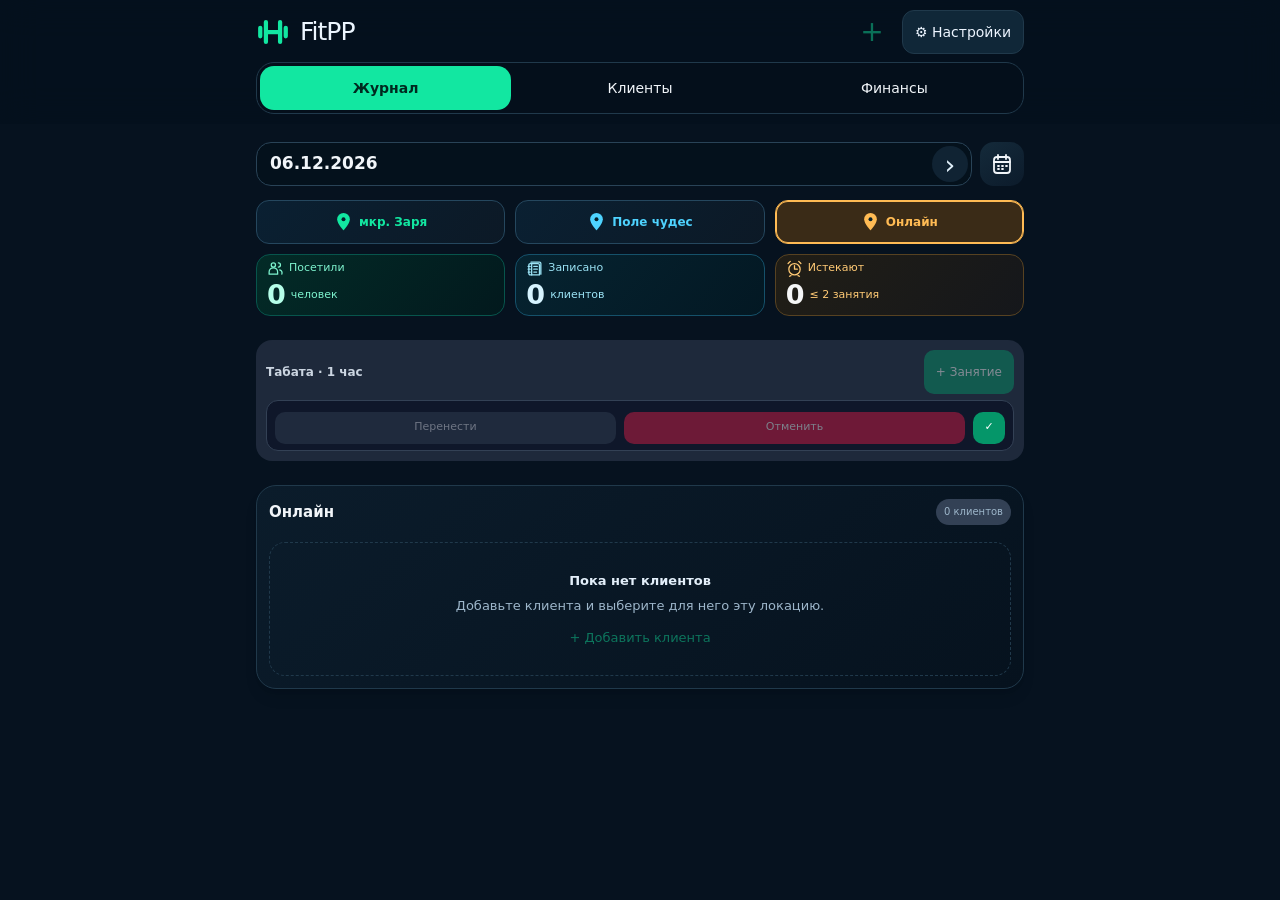
==== commit abd97f94: "Add paid NPD tax tracking to FitPP" ====
--- a/index.html
+++ b/index.html
@@ -19,7 +19,7 @@
 
 
 
-<link rel="stylesheet" href="styles.css?v=compact-journal-20261018-1">
+<link rel="stylesheet" href="styles.css?v=npd-20261019-1">
 </head>
 <body class="bg-slate-900 text-slate-100 min-h-screen font-sans antialiased" x-data="trainerApp()" x-init="init()">
 
@@ -208,13 +208,26 @@
         <!-- TAB 3: FINANCES -->
         <div x-show="activeTab === 'finances'" class="space-y-6">
             <div class="bg-slate-800 border border-slate-700 rounded-2xl p-4 shadow-lg space-y-4">
-                <div class="finance-toolbar">
-                    <h2 class="text-lg font-bold">Финансовый отчёт и аренда</h2>
+                <div class="finance-toolbar" x-data="{ financeDetailsOpen: false }" @click.outside="financeDetailsOpen=false" @keydown.escape.window="if(financeDetailsOpen){financeDetailsOpen=false;$refs.financeDetailsButton.focus()}">
+                    <div class="finance-heading"><h2 class="text-lg font-bold">Финансовый отчёт и аренда</h2><button class="finance-details-trigger" x-ref="financeDetailsButton" aria-label="Детализация финансов" :aria-expanded="financeDetailsOpen" aria-controls="finance-details" @click="financeDetailsOpen=!financeDetailsOpen;$refs.financeDetailsButton.focus()">•••</button></div>
                     <div class="month-switcher bg-slate-900 border border-slate-700 rounded-xl" aria-label="Отчётный месяц">
                         <button aria-label="Предыдущий месяц" @click="changeMonth(-1)" class="text-slate-400 hover:text-white">❮</button>
                         <span class="text-sm font-semibold text-emerald-400" x-text="formatMonthName(currentMonth)"></span>
                         <button aria-label="Следующий месяц" @click="changeMonth(1)" class="text-slate-400 hover:text-white">❯</button>
                     </div>
+                <section id="finance-details" class="finance-details-panel" x-show="financeDetailsOpen" x-cloak aria-label="Способы оплаты"><div class="finance-details-heading"><strong x-text="formatMonthName(currentMonth)"></strong><button aria-label="Закрыть детализацию" @click="financeDetailsOpen=false;$refs.financeDetailsButton.focus()">×</button></div>
+                  <p x-text="'Наличные (после возвратов): ' + moneyReport().cash + ' ₽'"></p><p x-text="'Переводы (после возвратов): ' + moneyReport().transfer + ' ₽'"></p>
+                  <p x-text="'Возвращено наличными: ' + moneyReport().cashRefund + ' ₽ · переводом: ' + moneyReport().transferRefund + ' ₽'"></p>
+                <details class="tax-history"><summary>История налоговых платежей</summary>
+                    <p x-show="!taxHistory().length" class="text-sm text-slate-400">Налоговых платежей пока нет</p>
+                    <template x-for="payment in taxHistory()" :key="payment.id">
+                        <article class="tax-row">
+                            <div><strong x-text="payment.amount/100+' ₽'"></strong><p x-text="'Оплата: '+formatSubscriptionDate(payment.paidDate)"></p><p x-text="'Период: '+formatMonthName(payment.period)"></p></div>
+                            <div class="tax-row-actions"><button :disabled="!canEdit()" @click="openTax(payment)">Изменить</button><button :disabled="!canEdit()" @click="deleteTax(payment)">Удалить</button></div>
+                        </article>
+                    </template>
+                </details>
+                </section>
                 </div>
                 <div x-show="currentMonth >= '2026-11'" class="space-y-3">
                     <p class="text-sm text-slate-300" x-text="rentMonths[currentMonth] ? 'Аренда сохранена. Можно изменить даты.' : 'Аренда ещё не сохранена. Прогноз не включён в расходы и прибыль.'"></p>
@@ -244,13 +257,7 @@
                         <button @click="rentDraft = null; rentFormToken = null" :disabled="saving" class="border border-slate-600 rounded-xl p-3 w-full">Закрыть без сохранения</button>
                     </section>
                 </template>
-                <div class="detail-card space-y-2" aria-label="Способы оплаты">
-                  <p x-text="'Наличные (после возвратов): ' + moneyReport().cash + ' ₽'"></p><p x-text="'Переводы (после возвратов): ' + moneyReport().transfer + ' ₽'"></p>
-                  <p x-text="'Возвращено наличными: ' + moneyReport().cashRefund + ' ₽ · переводом: ' + moneyReport().transferRefund + ' ₽'"></p>
-                  <p class="text-amber-300" x-text="'Способ не указан / требуется сверка: ' + moneyReport().unknown + ' ₽'"></p>
-                  <p class="text-xs text-slate-400">Доход — фактические поступления минус выданные возвраты. Зачёт баланса и отмена с возвратом на баланс не создают поступлений. Общий итог включает старые оплаты без способа.</p>
-                </div>
-                <div class="grid grid-cols-1 sm:grid-cols-3 gap-4 pt-2">
+                <div class="grid grid-cols-1 sm:grid-cols-2 gap-4 pt-2">
                     <div class="bg-slate-900 border border-slate-700 p-4 rounded-xl">
                         <span class="text-xs text-slate-400 block">Доходы (Всего)</span>
                         <span class="text-xl font-bold text-emerald-400 mt-1 block" x-text="getMonthIncome() + ' ₽'"></span>
@@ -259,11 +266,17 @@
                         <span class="text-xs text-slate-400 block">Расходы (Аренда залов)</span>
                         <span class="text-xl font-bold text-rose-400 mt-1 block" x-text="getMonthRent() + ' ₽'"></span>
                     </div>
+                    <div class="bg-slate-900 border border-slate-700 p-4 rounded-xl tax-kpi">
+                        <span class="text-xs text-slate-400 block">Налог НПД</span>
+                        <div class="tax-amount-row"><span class="text-xl font-bold text-amber-300" x-text="getMonthTax() + ' ₽'"></span>
+                        <button :disabled="!canEdit() || !!taxDraft" @click="openTax()" class="tax-add">+ Налоговый платёж</button></div>
+                    </div>
                     <div class="bg-slate-900 border border-slate-700 p-4 rounded-xl">
                         <span class="text-xs text-slate-400 block">Чистая прибыль</span>
                         <span class="text-xl font-bold text-teal-300 mt-1 block" x-text="getMonthProfit() + ' ₽'"></span>
                     </div>
                 </div>
+
             </div>
         </div>
     </main>
@@ -294,7 +307,7 @@
         </section>
         <section class="balance-card" aria-label="Баланс клиента"><div class="balance-label"><svg viewBox="0 0 24 24" fill="none" stroke="currentColor" stroke-width="1.8" stroke-linecap="round" stroke-linejoin="round" aria-hidden="true"><rect x="3" y="5" width="18" height="15" rx="3"/><path d="M3 9h18m-6 4h6m-6 4h2"/></svg><span>Баланс: <strong x-text="moneyBalance(detailClient) + ' ₽'"></strong></span></div></section>
         <div class="detail-tabs" role="tablist" aria-label="Данные клиента"><template x-for="tab in [{id:'visits',label:'Посещения'},{id:'payments',label:'Оплаты'},{id:'subs',label:'Абонементы'}]"><button role="tab" :aria-selected="detailTab === tab.id" @click="detailTab = tab.id" x-text="tab.label"></button></template></div>
-        <section class="history-card" x-show="detailTab === 'visits'" aria-label="История посещений"><h3><svg viewBox="0 0 24 24" fill="none" stroke="currentColor" stroke-width="1.8" stroke-linecap="round" stroke-linejoin="round" aria-hidden="true"><rect x="4" y="5" width="16" height="16" rx="3"/><path d="M8 3v4m8-4v4M4 10h16"/></svg><span>История посещений</span></h3><p class="history-meta" x-show="getClientAttendanceHistory(detailClient?.id).length === 0">Посещений пока нет</p><template x-for="item in getClientAttendanceHistory(detailClient?.id)" :key="item.id"><div class="visit-item"><div class="visit-main"><span x-text="formatSubscriptionDate(item.date) + (item.time ? ' · ' + item.time : '')"></span><small x-text="item.locationName || 'Архивная запись'"></small></div><span class="badge" x-text="item.statusLabel"></span></div></template></section>
+        <section class="history-card" x-show="detailTab === 'visits'" aria-label="История посещений"><h3><svg viewBox="0 0 24 24" fill="none" stroke="currentColor" stroke-width="1.8" stroke-linecap="round" stroke-linejoin="round" aria-hidden="true"><rect x="4" y="5" width="16" height="16" rx="3"/><path d="M8 3v4m8-4v4M4 10h16"/></svg><span>История посещений</span></h3><p class="history-meta" x-show="getClientAttendanceHistory(detailClient?.id).length === 0">Посещений пока нет</p><template x-for="group in getClientAttendanceMonths(detailClient?.id)" :key="detailClient.id + ':' + group.key"><details class="history-month" x-data="{ monthOpen: defaultAttendanceMonth(detailClient?.id) === group.key }" :open="monthOpen" @toggle="monthOpen=$el.open"><summary><span class="history-month-name" x-text="formatMonthName(group.key)"></span><span class="history-month-count" x-text="group.items.length" aria-label="Количество посещений"></span><span class="history-month-arrow" aria-hidden="true">›</span></summary><div class="history-month-items"><template x-for="item in group.items" :key="item.id"><div class="visit-item"><div class="visit-main"><span x-text="formatSubscriptionDate(item.date) + (item.time ? ' · ' + item.time : '')"></span><small x-text="item.locationName || 'Архивная запись'"></small></div><span class="badge" x-text="item.statusLabel"></span></div></template></div></details></template></section>
         <div class="detail-card space-y-3" x-show="detailTab === 'payments'">
           <h3 class="font-semibold" x-text="'Денежный баланс: ' + moneyBalance(detailClient) + ' ₽'"></h3>
           <button :disabled="!canEdit() || moneyBalance(detailClient) <= 0" @click="openRefund(detailClient)" class="border rounded-xl p-3">Вернуть деньги с баланса</button>
@@ -384,10 +397,22 @@
             <button :disabled="!canEdit()" @click="confirmDeletion()" class="bg-rose-600 rounded-xl px-4 py-2" x-text="saving ? 'Сохранение…' : 'Подтвердить удаление'"></button>
         </div>
     </div>
+    <div x-show="taxDraft" x-cloak class="tax-overlay fixed inset-0 bg-black/70 flex items-center justify-center p-4" @keydown.escape.window="if(taxDraft && !saving){taxDraft=null;taxToken=null;}">
+      <template x-if="taxDraft"><form @submit.prevent="saveTax()" role="dialog" aria-modal="true" aria-label="Налоговый платёж" class="tax-dialog bg-slate-800 border border-slate-700 rounded-2xl p-4 space-y-4">
+        <h3 class="font-bold">Налоговый платёж</h3>
+        <p class="text-sm text-slate-300">Укажите фактически оплаченную сумму. Прибыль уменьшится в месяце даты оплаты.</p>
+        <label>Сумма, ₽<input aria-label="Сумма налога" type="number" min="0.01" max="100000000" step="0.01" required x-model="taxDraft.amount" :disabled="saving"></label>
+        <label>Дата оплаты<input aria-label="Дата оплаты налога" type="date" required x-model="taxDraft.paidDate" :max="today" :disabled="saving"></label>
+        <label>Налоговый период<input aria-label="Налоговый период" type="month" required x-model="taxDraft.period" :disabled="saving"></label>
+        <p class="text-sm text-amber-300" x-show="taxDraft" x-text="taxDraft ? 'Будет учтён в прибыли: '+formatMonthName(taxDraft.paidDate.slice(0,7)) : ''"></p>
+        <p role="alert" class="text-sm text-rose-300" x-show="taxError" x-text="taxError"></p>
+        <div class="tax-form-actions"><button type="button" :disabled="saving" @click="taxDraft=null;taxToken=null;taxError=''">Отмена</button><button type="submit" :disabled="!canEdit()" x-text="saving ? 'Сохранение…' : 'Сохранить'">Сохранить</button></div>
+      </form></template>
+    </div>
     <div x-show="renewalClient" x-cloak style="z-index:75" class="fixed inset-0 bg-black/70 flex items-center justify-center p-4">
       <div role="dialog" aria-label="Нет подходящего абонемента" class="bg-slate-800 border border-slate-700 w-full max-w-md rounded-2xl p-6 space-y-4">
         <h3 class="text-lg font-bold">Нет действующего подходящего абонемента</h3>
-        <p>Можно оформить новый абонемент. Тип и зал вы выбираете самостоятельно. Для онлайн подходят и «Заря», и «Поле чудес».</p>
+        <p>Можно оформить абонемент «Заря» или «Поле чудес». Оба действуют на всех локациях: «Заря», «Поле чудес» и «Онлайн».</p>
         <button @click="renewalClient=null" class="bg-slate-700 px-4 py-2 rounded-xl">Отмена</button>
         <button :disabled="!canEdit()" @click="openSubModal(renewalClient.client, renewalClient.visit)" class="bg-emerald-600 px-4 py-2 rounded-xl">Оформить новый абонемент</button>
       </div>
@@ -411,8 +436,8 @@
             <div>
                 <label class="text-xs text-slate-400 block mb-1">Тип абонемента</label>
                 <select x-model="subForm.type" class="w-full bg-slate-900 border border-slate-600 rounded-xl px-3 py-2 text-sm text-white">
-                    <option value="zarya">мкр. Заря (8 занятий) — 4400 ₽</option>
-                    <option value="pole">Поле чудес (8 занятий) — 3800 ₽</option>
+                    <option value="zarya">мкр. Заря (8 занятий · 4 недели) — 4400 ₽</option>
+                    <option value="pole">Поле чудес (8 занятий · 4 недели) — 3800 ₽</option>
                 </select>
             </div>
             <div>
@@ -469,11 +494,11 @@
     <script src="vendor/firebase-app-compat.js"></script>
 <script src="vendor/firebase-auth-compat.js"></script>
 <script src="vendor/firebase-firestore-compat.js"></script>
-<script src="firebase-adapter.js"></script>
-<script src="cloud.js?v=mobile-20261018-1"></script>
-    <script src="backup.js"></script>
-    <script src="write-safety.js?v=mobile-20261018-1"></script>
-    <script src="persistence.js?v=online-20261018-1"></script>
+<script src="firebase-adapter.js?v=npd-20261019-1"></script>
+<script src="cloud.js?v=npd-20261019-1"></script>
+    <script src="backup.js?v=npd-20261019-1"></script>
+    <script src="write-safety.js?v=npd-20261019-1"></script>
+    <script src="persistence.js?v=npd-20261019-1"></script>
     <script>
         const workspace = FitPPCloud.start(firebase);
         const stagingApp = {auth: () => workspace.auth};
@@ -507,6 +532,7 @@
                     this.chosenWorkout = "";
                     this.addingWorkout=false; this.newWorkoutDate=''; this.newWorkoutTime=''; this.newWorkoutLocation='zarya';
                     this.freezeToken = null;
+                    this.taxDraft=null;this.taxToken=null;this.taxError='';this.taxPayments={};
                     this.rentDraft = null;
                     this.rentFormToken = null;
                     this.detailClient = null;
@@ -684,6 +710,7 @@
                     }
                 },
                 finances: {},
+                taxPayments: {}, taxDraft:null, taxToken:null, taxError:'',
                 rentMonths: {},
                 rentDraft: null,
                 rentFormToken: null,
@@ -960,6 +987,19 @@
                     return store.run(action);
                 },
 
+                getClientAttendanceMonths(clientId) {
+                    const months=new Map();
+                    for(const item of this.getClientAttendanceHistory(clientId)) {
+                        const key=item.date.slice(0,7);
+                        if(!months.has(key))months.set(key,[]);
+                        months.get(key).push(item);
+                    }
+                    return [...months].sort(([a],[b])=>b.localeCompare(a)).map(([key,items])=>({key,items}));
+                },
+                defaultAttendanceMonth(clientId) {
+                    const months=this.getClientAttendanceMonths(clientId),current=this.today.slice(0,7);
+                    return months.some(group=>group.key===current) ? current : (months[0]?.key || null);
+                },
                 getClientAttendanceHistory(clientId) {
                     let history = [];
                     const d=this.sessionData();
@@ -1016,7 +1056,7 @@
                     const token = this.subFormToken, visit=this.subVisit;
                     const saved = await store.run({ type: 'subscription', visit, clientId: this.subClient.id, subscriptionType: this.subForm.type, date: this.subForm.date || this.selectedDate, method:this.subForm.method, received:this.parseAmount(this.subForm.received) }, token);
                     if (saved && this.subFormToken === token) { this.showSubModal = false; this.subFormToken = null;this.subVisit=null;
-                      if(visit && this.sessionData().visits[visit.workoutId]?.[visit.clientId]!=='attended') alert('Абонемент оформлен. Посещение не отмечено: выбран другой зал или абонемент не действует на дату тренировки.');
+                      if(visit && this.sessionData().visits[visit.workoutId]?.[visit.clientId]!=='attended') alert('Абонемент оформлен. Посещение не отмечено: абонемент не действует на дату тренировки.');
                     }
                 },
                 changeMonth(dir) {
@@ -1046,14 +1086,33 @@
                     }
                     return totalRent;
                 },
-                getMonthProfit() { return this.getMonthIncome() - this.getMonthRent(); },
+                getMonthTax() { return FitPPStore.taxTotal(this.taxPayments,this.currentMonth); },
+                getMonthProfit() { return Math.round((this.getMonthIncome() - this.getMonthRent() - this.getMonthTax())*100)/100; },
+                taxHistory() { return Object.values(this.taxPayments||{}).sort((a,b)=>b.paidDate.localeCompare(a.paidDate)||a.id.localeCompare(b.id)); },
+                openTax(payment=null) {
+                    if(!this.canEdit() || this.taxDraft)return;
+                    this.taxToken=store.token();this.taxError='';
+                    this.taxDraft={paymentId:payment?.id || 'tax-'+crypto.randomUUID(),expected:FitPPStore.fingerprint(payment||null),amount:payment ? String(payment.amount/100) : '',paidDate:payment?.paidDate||this.today,period:payment?.period||this.currentMonth};
+                },
+                async saveTax() {
+                    const draft=this.taxDraft,token=this.taxToken;
+                    if(!draft || !this.canEdit())return;
+                    if(draft.expected!==FitPPStore.fingerprint(null) && !confirm('Сохранить изменения налогового платежа? Чистая прибыль будет пересчитана.'))return;
+                    const ok=await store.run({type:'taxPayment',mode:'save',...draft,amount:this.parseAmount(draft.amount)},token);
+                    if(ok && this.taxDraft===draft){this.taxDraft=null;this.taxToken=null;this.taxError='';}
+                    else if(this.taxDraft===draft)this.taxError=this.syncError;
+                },
+                async deleteTax(payment) {
+                    if(!this.canEdit() || !confirm('Удалить ошибочный налоговый платёж '+payment.amount/100+' ₽ от '+payment.paidDate+'? Чистая прибыль будет пересчитана.'))return;
+                    await store.run({type:'taxPayment',mode:'delete',paymentId:payment.id,expected:FitPPStore.fingerprint(payment)},store.token());
+                },
                 clearDatabase() {
                     this.syncError = 'Массовое удаление отключено.';
                 },
             }
         }
     </script>
-<script src="pwa.js?v=pwa-20261019-1"></script>
+<script src="pwa.js?v=npd-20261019-1"></script>
 </body>
 </html>
 
--- a/styles.css
+++ b/styles.css
@@ -888,3 +888,45 @@
 .client-profile .detail-top .client-actions-menu button {display:block;width:100%;height:auto;min-height:42px;margin:0;padding:9px 10px;text-align:left;font-size:13px;line-height:1.4;border:0;border-radius:8px;background:transparent;color:#d4e8f4;white-space:normal;}
 .client-profile .detail-top .client-actions-menu .client-menu-delete {color:#ff9faa;}
 .client-profile .client-actions-menu button:hover {background:#163447;}
+
+/* Calendar-month disclosure groups in the client visit history. */
+.client-profile .history-month {margin-top:8px;border:1px solid #20394b;border-radius:12px;background:#061623;}
+.client-profile .history-month summary {display:flex;align-items:center;gap:8px;min-height:44px;padding:10px;cursor:pointer;list-style:none;font-size:13px;color:#d8eaf5;}
+.client-profile .history-month summary::-webkit-details-marker {display:none;}
+.client-profile .history-month summary:focus-visible {outline:2px solid var(--green);outline-offset:2px;border-radius:12px;}
+.client-profile .history-month-name {flex:1;min-width:0;overflow-wrap:anywhere;}
+.client-profile .history-month-name::first-letter {text-transform:uppercase;}
+.client-profile .history-month-count {font-size:11px;color:#9db6ca;}
+.client-profile .history-month-arrow {font-size:21px;line-height:1;color:#12e7a1;transition:transform .15s;}
+.client-profile .history-month[open]>summary .history-month-arrow {transform:rotate(90deg);}
+.client-profile .history-month-items {padding:2px 10px 10px;}
+
+/* Financial breakdown stays behind the report heading control. */
+.finance-toolbar {position:relative;align-items:stretch;}
+.finance-heading {display:grid;grid-template-columns:minmax(0,1fr) 40px;align-items:center;gap:8px;min-width:0;}
+.finance-heading h2 {line-height:1.4;overflow-wrap:anywhere;}
+.finance-details-trigger {width:40px;min-height:40px;border:1px solid #29485b;border-radius:11px;background:#102738;color:#b7f5df;font-size:15px;letter-spacing:1px;}
+.finance-details-panel {position:absolute;top:calc(100% + 8px);right:0;z-index:35;width:380px;max-width:100%;max-height:65dvh;overflow-y:auto;padding:14px;border:1px solid #29485b;border-radius:14px;background:#0b2030;box-shadow:0 10px 28px #0009;}
+.finance-details-heading {display:flex;justify-content:space-between;align-items:center;gap:8px;margin-bottom:6px;}
+.finance-details-heading strong {font-size:13px;color:#12e7a1;}
+.finance-details-heading button {width:32px;min-height:32px;border-radius:8px;background:#19384a;color:#d9eaf4;font-size:23px;}
+.finance-details-panel p {margin:8px 0;font-size:12px;line-height:1.5;overflow-wrap:anywhere;}
+.finance-details-panel p:last-child {font-size:11px;color:#9db6ca;}
+@media(min-width:768px){.finance-heading{flex:1;}.finance-toolbar{align-items:center;gap:16px;}}
+
+/* Actual NPD payments */
+.tax-add,.tax-row-actions button,.tax-form-actions button{padding:8px 10px;border:1px solid #295360;border-radius:10px;background:#102d38;color:#b7f5df;font-size:12px;}
+.tax-amount-row{display:flex;align-items:center;justify-content:space-between;gap:8px;margin-top:6px;min-width:0;}
+.tax-amount-row>span{white-space:nowrap;}
+.tax-add{display:block;margin-top:0;flex-shrink:0;}
+.tax-history{border-top:1px solid #29485b;padding-top:12px;}
+.tax-history summary{cursor:pointer;font-size:14px;font-weight:600;}
+.tax-row{display:flex;justify-content:space-between;align-items:center;gap:10px;padding:12px 0;border-bottom:1px solid #29485b;}
+.tax-row p{font-size:12px;color:#a8bfce;overflow-wrap:anywhere;}
+.tax-row-actions{display:flex;flex-direction:column;gap:6px;flex-shrink:0;}
+.tax-overlay{z-index:80;}
+.tax-dialog{width:100%;max-width:420px;max-height:90dvh;overflow-y:auto;min-width:0;}
+.tax-dialog label{display:block;font-size:13px;min-width:0;}
+.tax-dialog input{display:block;width:100%;min-width:0;max-width:100%;margin-top:5px;padding:10px;border:1px solid #355367;border-radius:10px;background:#071724;color:#edf5ff;}
+.tax-form-actions{display:grid;grid-template-columns:1fr 1fr;gap:8px;}
+.tax-form-actions button:last-child{background:#007d62;}
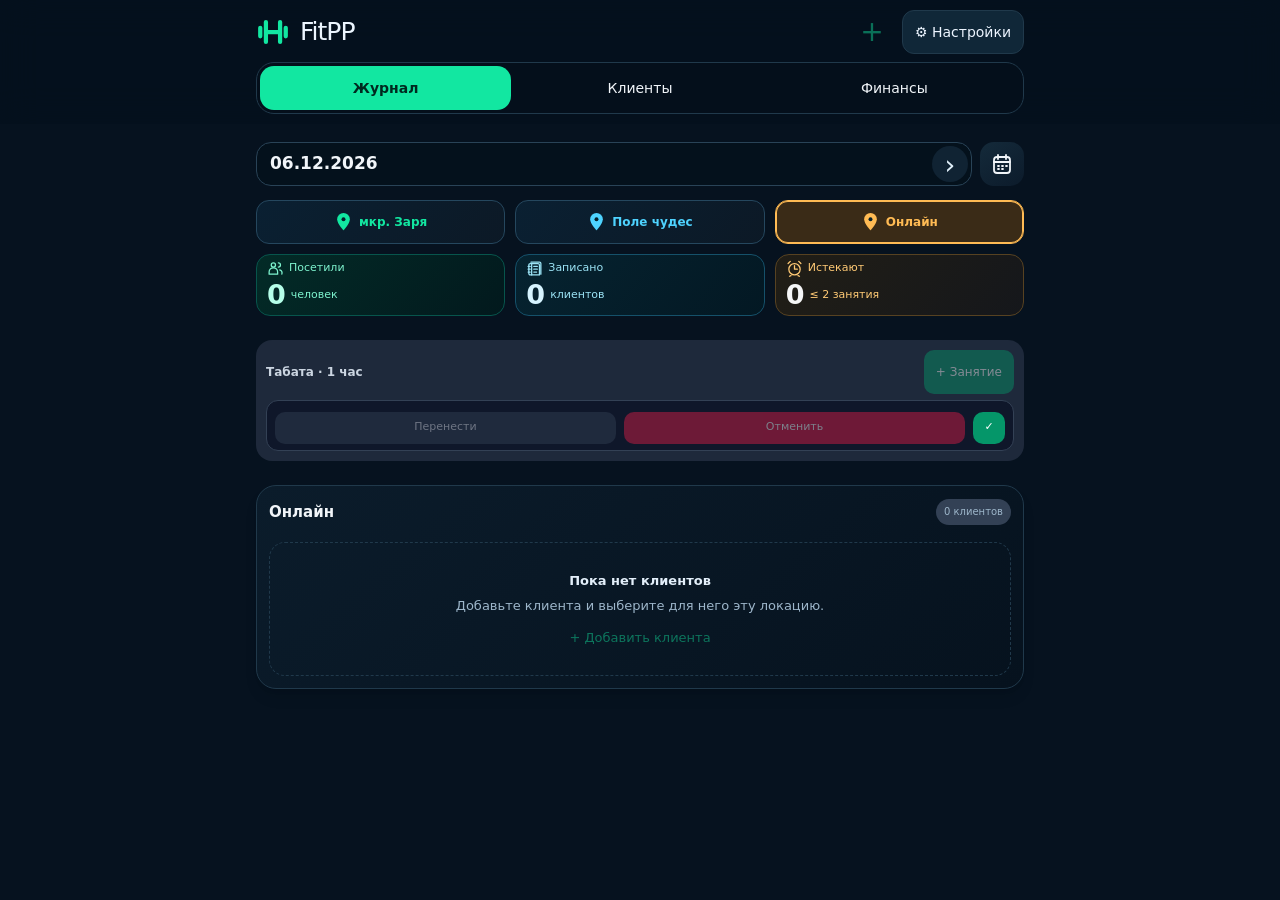
==== commit cef3a615: "Prepare compatible subscription reader (stage 1)" ====
--- a/index.html
+++ b/index.html
@@ -2,6 +2,7 @@
 <html lang="ru">
 <head>
     <meta charset="UTF-8">
+    <meta name="fitpp-build" content="compat-reader-20261020-1">
     <meta http-equiv="Content-Security-Policy" content="default-src 'none'; script-src 'self' 'unsafe-inline' 'unsafe-eval'; style-src 'self' 'unsafe-inline'; img-src 'self' data:; connect-src https://identitytoolkit.googleapis.com https://securetoken.googleapis.com https://firestore.googleapis.com; manifest-src 'self'; worker-src 'self'; object-src 'none'; base-uri 'none'; form-action 'none'; font-src 'self'">
     <meta name="viewport" content="width=device-width, initial-scale=1.0, viewport-fit=cover">
     <title>FitPP</title>
@@ -19,7 +20,7 @@
 
 
 
-<link rel="stylesheet" href="styles.css?v=npd-20261019-1">
+<link rel="stylesheet" href="styles.css?v=compat-reader-20261020-1">
 </head>
 <body class="bg-slate-900 text-slate-100 min-h-screen font-sans antialiased" x-data="trainerApp()" x-init="init()">
 
@@ -46,7 +47,7 @@
     <dialog id="settings-dialog" class="settings-dialog" aria-labelledby="settings-title" @close="document.getElementById('settings-trigger').focus()">
         <div class="settings-heading"><h2 id="settings-title">Настройки</h2><button aria-label="Закрыть настройки" @click="document.getElementById('settings-dialog').close()">✕</button></div>
         <section class="settings-section">
-            <h3>Аккаунт</h3>
+            <h3>Аккаунт</h3><p id="app-build">Версия: compat-reader-20261020-1</p>
             <p x-text="authWarning"></p>
             <p x-show="currentUser" x-text="currentUser?.email"></p>
             <p x-show="!currentUser">Войдите, чтобы загрузить свои данные.</p>
@@ -315,7 +316,7 @@
           <template x-for="entry in paymentHistory(detailClient)" :key="entry.id"><div class="history-row"><span x-text="entry.date + ' · ' + ({sale:'Покупка',legacy:'Старая оплата',cancel:'Отмена → баланс',refund:'Возврат'})[entry.kind]"></span><span x-text="(entry.method ? ({cash:'Наличные',transfer:'Перевод'})[entry.method] : 'Без поступления') + ': ' + entry.received / 100 + ' ₽'"></span><small x-show="entry.kind === 'sale'" x-text="'Стоимость ' + entry.price/100 + ' ₽ · зачтено ' + entry.used/100 + ' ₽'"></small></div></template>
           <template x-for="row in oldPayments(detailClient)" :key="row.key"><div class="history-row"><span x-text="row.date + ' · ' + row.label + ' · ' + (row.price ?? 'Сумма неизвестна') + ' ₽ · Способ не указан'"></span><button :disabled="!canEdit() || row.price == null" @click="openLegacyPayment(detailClient,row)" class="border p-2 rounded">Уточнить оплату</button></div></template>
         </div>
-        <div class="detail-card" x-show="detailTab === 'subs'"><h3 class="font-semibold">Абонементы</h3><p x-show="!(detailClient?.subscriptions || []).length">Абонементов пока нет</p><template x-for="(sub, i) in (detailClient?.subscriptions || [])" :key="i"><div class="history-row"><span x-text="(isFrozen(sub) || isFreezePending(sub) ? 'Плановый срок до ' : 'До ') + (sub.expires || '—')"></span><span class="text-emerald-400" x-text="sub.cancelledAt ? 'Продажа отменена ' + sub.cancelledAt : 'Остаток: ' + sub.left"></span><button :disabled="!canEdit()" @click="editUnusedSubscription(detailClient, sub)" class="px-3 py-2">Изменить начало</button><button :disabled="!canEdit()" @click="cancelUnusedSubscription(detailClient, sub)" class="px-3 py-2 text-rose-400">Отменить продажу</button><button :disabled="!canEdit() || extensionLeft(sub) === 0 || isFrozen(sub) || isFreezePending(sub) || !!detailClient?.archivedAt" x-show="sub.left > 0" @click="extendSub(detailClient, sub, i)" class="bg-emerald-700 px-3 py-2 rounded-lg">Продлить</button><span x-show="sub.left > 0" x-text="'Доступно продление: ' + extensionLeft(sub) + ' дн. из 14 суммарно'"></span><span x-show="isFrozen(sub)" x-text="'❄️ Возвращение: ' + (sub.freezes || []).at(-1)?.end"></span><button :disabled="!canEdit()" x-show="!isFrozen(sub) && !isFreezePending(sub) && sub.left > 0 && sub.expires >= today && (!sub.startDate || sub.startDate <= today)" @click="openFreeze(detailClient, sub, i)" class="bg-sky-700 px-3 py-2 rounded-lg">Заморозить</button><span x-show="isFreezePending(sub)" x-text="'❄️ Запланирована с ' + (sub.freezes || []).at(-1)?.start + ', возвращение ' + (sub.freezes || []).at(-1)?.end"></span><button :disabled="!canEdit()" x-show="isFrozen(sub) || isFreezePending(sub)" @click="unfreeze(detailClient, i)" class="bg-emerald-700 px-3 py-2 rounded-lg" x-text="isFreezePending(sub) ? 'Отменить заморозку' : 'Разморозить'">Разморозить</button></div></template></div>
+        <div class="detail-card" x-show="detailTab === 'subs'"><h3 class="font-semibold">Абонементы</h3><p x-show="!(detailClient?.subscriptions || []).length">Абонементов пока нет</p><template x-for="(sub, i) in (detailClient?.subscriptions || [])" :key="i"><div class="history-row"><span x-show="sub.termsVersion === 1" x-text="sub.termsVersion === 1 ? sub.terms.name + ' · ' + sub.terms.priceKopecks/100 + ' ₽ · ' + sub.terms.sessions + ' занятий · ' + sub.terms.durationDays + ' дней · ' + sub.terms.locations.map(h=>({zarya:'Заря',pole:'Поле чудес',online:'Онлайн'})[h]).join(', ') : ''"></span><span x-text="(isFrozen(sub) || isFreezePending(sub) ? 'Плановый срок до ' : 'До ') + (sub.expires || '—')"></span><span class="text-emerald-400" x-text="sub.cancelledAt ? 'Продажа отменена ' + sub.cancelledAt : 'Остаток: ' + sub.left"></span><button :disabled="!canEdit()" @click="editUnusedSubscription(detailClient, sub)" class="px-3 py-2">Изменить начало</button><button :disabled="!canEdit()" @click="cancelUnusedSubscription(detailClient, sub)" class="px-3 py-2 text-rose-400">Отменить продажу</button><button :disabled="!canEdit() || extensionLeft(sub) === 0 || isFrozen(sub) || isFreezePending(sub) || !!detailClient?.archivedAt" x-show="sub.left > 0" @click="extendSub(detailClient, sub, i)" class="bg-emerald-700 px-3 py-2 rounded-lg">Продлить</button><span x-show="sub.left > 0" x-text="'Доступно продление: ' + extensionLeft(sub) + ' дн. из 14 суммарно'"></span><span x-show="isFrozen(sub)" x-text="'❄️ Возвращение: ' + (sub.freezes || []).at(-1)?.end"></span><button :disabled="!canEdit()" x-show="!isFrozen(sub) && !isFreezePending(sub) && sub.left > 0 && sub.expires >= today && (!sub.startDate || sub.startDate <= today)" @click="openFreeze(detailClient, sub, i)" class="bg-sky-700 px-3 py-2 rounded-lg">Заморозить</button><span x-show="isFreezePending(sub)" x-text="'❄️ Запланирована с ' + (sub.freezes || []).at(-1)?.start + ', возвращение ' + (sub.freezes || []).at(-1)?.end"></span><button :disabled="!canEdit()" x-show="isFrozen(sub) || isFreezePending(sub)" @click="unfreeze(detailClient, i)" class="bg-emerald-700 px-3 py-2 rounded-lg" x-text="isFreezePending(sub) ? 'Отменить заморозку' : 'Разморозить'">Разморозить</button></div></template></div>
         <p class="history-meta" x-show="detailClient?.archivedAt">Клиент в архиве · история сохранена</p>
       </div></template>
     </section>
@@ -494,11 +495,11 @@
     <script src="vendor/firebase-app-compat.js"></script>
 <script src="vendor/firebase-auth-compat.js"></script>
 <script src="vendor/firebase-firestore-compat.js"></script>
-<script src="firebase-adapter.js?v=npd-20261019-1"></script>
-<script src="cloud.js?v=npd-20261019-1"></script>
-    <script src="backup.js?v=npd-20261019-1"></script>
-    <script src="write-safety.js?v=npd-20261019-1"></script>
-    <script src="persistence.js?v=npd-20261019-1"></script>
+<script src="firebase-adapter.js?v=compat-reader-20261020-1"></script>
+<script src="cloud.js?v=compat-reader-20261020-1"></script>
+    <script src="backup.js?v=compat-reader-20261020-1"></script>
+    <script src="write-safety.js?v=compat-reader-20261020-1"></script>
+    <script src="persistence.js?v=compat-reader-20261020-1"></script>
     <script>
         const workspace = FitPPCloud.start(firebase);
         const stagingApp = {auth: () => workspace.auth};
@@ -532,7 +533,7 @@
                     this.chosenWorkout = "";
                     this.addingWorkout=false; this.newWorkoutDate=''; this.newWorkoutTime=''; this.newWorkoutLocation='zarya';
                     this.freezeToken = null;
-                    this.taxDraft=null;this.taxToken=null;this.taxError='';this.taxPayments={};
+                    this.taxDraft=null;this.taxToken=null;this.taxError='';this.taxPayments={};delete this.pricingSettings;
                     this.rentDraft = null;
                     this.rentFormToken = null;
                     this.detailClient = null;
@@ -636,7 +637,7 @@
                         this.deletionError = 'Удаление не подтверждено. Повторите загрузку с сервера. ' + e.message;
                     }
                 },
-                sessionDataWithFinances() { return FitPPStore.read({clients:this.clients,attendance:this.attendance,attendanceOps:this.attendanceOps,workouts:this.workouts,visits:this.visits,visitOps:this.visitOps,legacyLinks:this.legacyLinks,legacySources:this.legacySources,finances:this.finances}); },
+                sessionDataWithFinances() { return FitPPStore.read({...(this.pricingSettings!==undefined?{pricingSettings:this.pricingSettings}:{}),clients:this.clients,attendance:this.attendance,attendanceOps:this.attendanceOps,workouts:this.workouts,visits:this.visits,visitOps:this.visitOps,legacyLinks:this.legacyLinks,legacySources:this.legacySources,finances:this.finances}); },
                 detailClient: null,
                 detailTab: 'visits',
                 hasCurrentSubscription(client) {
@@ -650,6 +651,7 @@
                     this.detailClient = client;
                     this.detailTab = 'visits';
                 },
+                pricingSettings: undefined,
                 activeTab: 'journal',
                 selectedDate: FitPPStore.localDate(),
                 currentMonth: FitPPStore.localDate().slice(0, 7),
@@ -873,7 +875,7 @@
                     await store.run({type:'linkLegacy',date:row.date,clientId:row.cid,location});
                 },
                 sessionData() {
-                    const d=FitPPStore.read({clients:this.clients,attendance:this.attendance,attendanceOps:this.attendanceOps,workouts:this.workouts,visits:this.visits,visitOps:this.visitOps,legacyLinks:this.legacyLinks,legacySources:this.legacySources});
+                    const d=FitPPStore.read({...(this.pricingSettings!==undefined?{pricingSettings:this.pricingSettings}:{}),clients:this.clients,attendance:this.attendance,attendanceOps:this.attendanceOps,workouts:this.workouts,visits:this.visits,visitOps:this.visitOps,legacyLinks:this.legacyLinks,legacySources:this.legacySources});
                     FitPPStore.migrate(d);return d;
                 },
                 dayWorkouts() { return this.currentLocation ? FitPPStore.workoutsOn(this.sessionData(),this.currentLocation,this.selectedDate).filter(w=>!w.cancelled) : []; },
@@ -974,7 +976,7 @@
                       // Changing «Был»/«Сгорело» keeps the original subscription.
                       if(items.length>1 && !items.some(item=>op?.subscriptionId && item.sub.id===op.subscriptionId)) {
                         this.subscriptionChoice={action,token:store.token(),items:items.map(({key,sub})=>({key,label:
-                          (sub.location==='zarya' || (!sub.location && sub.price===4400) ? 'Заря' : 'Поле чудес')+
+                          FitPPStore.subscriptionTerms(sub).name+
                           ' · '+sub.price+' ₽ · остаток '+sub.left+' · с '+(sub.startDate || '—')+' до '+sub.expires}))};
                         return false;
                       }
@@ -1112,7 +1114,7 @@
             }
         }
     </script>
-<script src="pwa.js?v=npd-20261019-1"></script>
+<script src="pwa.js?v=compat-reader-20261020-1"></script>
 </body>
 </html>
 
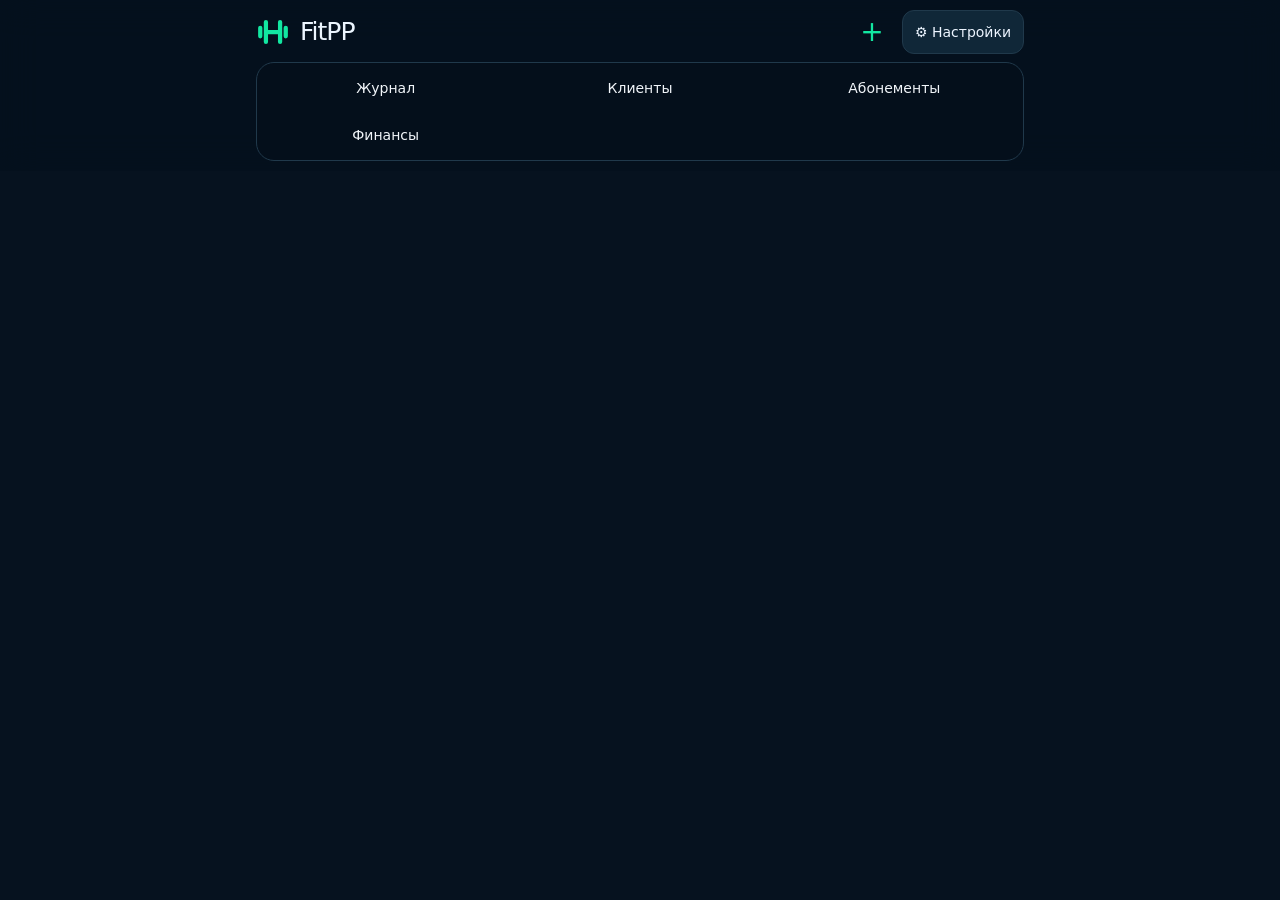
==== commit 5dc687e2: "Release FitPP stage 2 RC-3 in legacy mode" ====
--- a/index.html
+++ b/index.html
@@ -2,25 +2,25 @@
 <html lang="ru">
 <head>
     <meta charset="UTF-8">
-    <meta name="fitpp-build" content="compat-reader-20261020-1">
+    <meta name="fitpp-build" content="fitpp-stage2-rc-20261021-3">
     <meta http-equiv="Content-Security-Policy" content="default-src 'none'; script-src 'self' 'unsafe-inline' 'unsafe-eval'; style-src 'self' 'unsafe-inline'; img-src 'self' data:; connect-src https://identitytoolkit.googleapis.com https://securetoken.googleapis.com https://firestore.googleapis.com; manifest-src 'self'; worker-src 'self'; object-src 'none'; base-uri 'none'; form-action 'none'; font-src 'self'">
     <meta name="viewport" content="width=device-width, initial-scale=1.0, viewport-fit=cover">
     <title>FitPP</title>
     <!-- PWA Manifest & Meta -->
-    <link rel="manifest" href="manifest.webmanifest">
+    <link rel="manifest" href="manifest.webmanifest?v=fitpp-stage2-rc-20261021-3">
     
     <meta name="theme-color" content="#10b981">
     <link rel="apple-touch-icon" href="icon-192.png">
     <!-- Tailwind CSS -->
-    <script src="vendor/tailwind-3.4.17.js"></script>
+    <script src="vendor/tailwind-3.4.17.js?v=fitpp-stage2-rc-20261021-3"></script>
     <!-- Offline only: no remote SDK -->
     <!-- Alpine.js -->
-    <script defer src="vendor/alpine-3.14.9.js"></script>
-
-
-
-
-<link rel="stylesheet" href="styles.css?v=compat-reader-20261020-1">
+    <script defer src="vendor/alpine-3.14.9.js?v=fitpp-stage2-rc-20261021-3"></script>
+
+
+
+
+<link rel="stylesheet" href="styles.css?v=fitpp-stage2-rc-20261021-3">
 </head>
 <body class="bg-slate-900 text-slate-100 min-h-screen font-sans antialiased" x-data="trainerApp()" x-init="init()">
 
@@ -29,13 +29,14 @@
       <symbol id="icon-calendar" viewBox="0 0 24 24"><rect x="4" y="5" width="16" height="16" rx="3"/><path d="M8 3v4m8-4v4M4 10h16m-12 4h1m3 0h1m3 0h1m-9 3h1m3 0h1"/></symbol>
       <symbol id="icon-users" viewBox="0 0 24 24"><circle cx="10" cy="7" r="4"/><path d="M3 21v-3a7 7 0 0 1 14 0v3Zm15-17a4 4 0 0 1 0 8m2 3a6 6 0 0 1 2 6"/></symbol>
       <symbol id="icon-wallet" viewBox="0 0 24 24"><rect x="3" y="4" width="18" height="17" rx="4"/><path d="M3 9h18m-6 4h6m-6 4h2"/></symbol>
-    </defs></svg>
+    <symbol id="icon-ticket" viewBox="0 0 24 24"><path d="M2 9a3 3 0 0 1 0 6v2a2 2 0 0 0 2 2h16a2 2 0 0 0 2-2v-2a3 3 0 0 1 0-6V7a2 2 0 0 0-2-2H4a2 2 0 0 0-2 2Z"/><path d="M13 5v2m0 10v2m0-8v2"/></symbol></defs></svg>
     <header class="app-header sticky top-0 z-30">
         <div class="max-w-4xl mx-auto">
             <h1><svg class="brand-icon" aria-hidden="true"><use href="#icon-barbell"/></svg>FitPP</h1>
             <nav class="desktop-nav" aria-label="Навигация для больших экранов">
                 <button @click="activeTab = 'journal'" :class="activeTab === 'journal' ? 'bg-emerald-600' : ''">Журнал</button>
                 <button @click="activeTab = 'clients'" :class="activeTab === 'clients' ? 'bg-emerald-600' : ''">Клиенты</button>
+                <button @click="activeTab = 'subscriptions'" :class="activeTab === 'subscriptions' ? 'bg-emerald-600' : ''">Абонементы</button>
                 <button @click="activeTab = 'finances'" :class="activeTab === 'finances' ? 'bg-emerald-600' : ''">Финансы</button>
             </nav>
             <div class="header-actions">
@@ -47,7 +48,7 @@
     <dialog id="settings-dialog" class="settings-dialog" aria-labelledby="settings-title" @close="document.getElementById('settings-trigger').focus()">
         <div class="settings-heading"><h2 id="settings-title">Настройки</h2><button aria-label="Закрыть настройки" @click="document.getElementById('settings-dialog').close()">✕</button></div>
         <section class="settings-section">
-            <h3>Аккаунт</h3><p id="app-build">Версия: compat-reader-20261020-1</p>
+            <h3>Аккаунт</h3><p id="app-build">Версия: fitpp-stage2-rc-20261021-3</p>
             <p x-text="authWarning"></p>
             <p x-show="currentUser" x-text="currentUser?.email"></p>
             <p x-show="!currentUser">Войдите, чтобы загрузить свои данные.</p>
@@ -78,7 +79,7 @@
         <span x-text="syncError"></span>
         <button @click="reloadData()" :disabled="saving || loading || !currentUser">Обновить данные</button>
     </div>
-    <div class="sync-status" x-show="loading || saving || saveStatus" x-cloak role="status" aria-live="polite" x-text="loading ? 'Загрузка данных…' : saving ? 'Сохранение в Firebase…' : saveStatus"></div>
+    <div class="sync-status" x-show="loading || saving || saveStatus" x-cloak role="status" aria-live="polite" x-text="loading ? 'Загрузка данных…' : saving ? 'Сохранение данных…' : saveStatus"></div>
 
     <dialog class="workout-move-dialog" x-ref="workoutMove" aria-labelledby="workout-move-title" @close="clearWorkoutMove()" @cancel="if(moveSaving)$event.preventDefault()">
         <form @submit.prevent="saveWorkoutMove()">
@@ -280,14 +281,16 @@
 
             </div>
         </div>
+<section id="subscriptions-panel" x-show="activeTab === 'subscriptions'" x-cloak class="constructor-panel"><div class="constructor-heading"><h2>Абонементы и цены</h2></div><section><section id="ctor-recovery-notice" class="recovery-notice" role="status" hidden><p id="ctor-recovery-status"></p><div id="ctor-operation-list"></div><button id="ctor-refresh" type="button">Проверить сохранение</button></section><div class="plans-section-head"><h2>Шаблоны абонементов</h2><span id="ctor-count" class="plans-count"></span></div><button id="ctor-create" class="primary">+ Новый абонемент</button><div id="ctor-templates"></div><p class="plans-footnote"><svg viewBox="0 0 24 24" aria-hidden="true"><path d="M12 3 3 7v6c0 4 9 8 9 8s9-4 9-8V7Z"/><path d="m8 12 3 3 5-6"/></svg>Изменения шаблонов не затрагивают уже проданные абонементы.</p><div id="ctor-catalog-setup" hidden><button id="ctor-initialize" class="primary">Подготовить каталог</button></div><p id="ctor-status" class="sr-only"></p><section class="plans-single" aria-labelledby="single-title"><div class="plans-section-head"><h2 id="single-title">Разовые тренировки</h2><button type="button" id="ctor-edit-singles">Изменить</button></div><div id="ctor-single-prices"></div></section><details id="ctor-archive" class="plans-archive"><summary><span>Архив</span><span id="ctor-archive-count" class="plans-count">0</span></summary><div id="ctor-archived-templates"></div><p id="ctor-archive-empty">Архив пуст</p></details></section></section>
     </main>
 
 
     <nav class="bottom-nav" aria-label="Основная навигация">
-        <button @click="activeTab = 'journal'" :aria-current="activeTab === 'journal' ? 'page' : null"><span aria-hidden="true"><svg class="nav-icon"><use href="#icon-calendar"/></svg></span>Журнал</button>
-        <button @click="activeTab = 'clients'" :aria-current="activeTab === 'clients' ? 'page' : null"><span aria-hidden="true"><svg class="nav-icon"><use href="#icon-users"/></svg></span>Клиенты</button>
-        <button @click="activeTab = 'finances'" :aria-current="activeTab === 'finances' ? 'page' : null"><span aria-hidden="true"><svg class="nav-icon"><use href="#icon-wallet"/></svg></span>Финансы</button>
-        <button :disabled="!canEdit()" @click="openClientModal()" aria-label="Добавить клиента">+</button>
+        <button aria-label="Журнал" @click="activeTab = 'journal'" :aria-current="activeTab === 'journal' ? 'page' : null"><span aria-hidden="true"><svg class="nav-icon"><use href="#icon-calendar"/></svg></span></button>
+        <button aria-label="Клиенты" @click="activeTab = 'clients'" :aria-current="activeTab === 'clients' ? 'page' : null"><span aria-hidden="true"><svg class="nav-icon"><use href="#icon-users"/></svg></span></button>
+        <button aria-label="Абонементы" @click="activeTab = 'subscriptions'" :aria-current="activeTab === 'subscriptions' ? 'page' : null"><span aria-hidden="true"><svg class="nav-icon"><use href="#icon-ticket"/></svg></span></button>
+        <button aria-label="Финансы" @click="activeTab = 'finances'" :aria-current="activeTab === 'finances' ? 'page' : null"><span aria-hidden="true"><svg class="nav-icon"><use href="#icon-wallet"/></svg></span></button>
+        <button :disabled="!canEdit()" @click="openClientModal()" aria-label="Добавить клиента"><svg class="nav-icon" viewBox="0 0 24 24" aria-hidden="true"><path d="M12 5v14M5 12h14"/></svg></button>
     </nav>
     <section class="client-detail" x-show="detailClient" x-cloak @keydown.escape.window="detailClient = null" aria-label="Карточка клиента">
       <template x-if="detailClient"><div class="detail-shell client-profile">
@@ -435,11 +438,8 @@
             <h3 class="text-lg font-bold">Продажа абонемента</h3>
             <p class="text-xs text-slate-400" x-text="'Клиент: ' + (subClient ? subClient.name : '')"></p>
             <div>
-                <label class="text-xs text-slate-400 block mb-1">Тип абонемента</label>
-                <select x-model="subForm.type" class="w-full bg-slate-900 border border-slate-600 rounded-xl px-3 py-2 text-sm text-white">
-                    <option value="zarya">мкр. Заря (8 занятий · 4 недели) — 4400 ₽</option>
-                    <option value="pole">Поле чудес (8 занятий · 4 недели) — 3800 ₽</option>
-                </select>
+                <label class="text-xs text-slate-400 block mb-1">Шаблон абонемента</label>
+                <select x-show="selectedSaleTemplateAvailable()" :disabled="subForm.requiresConfirmation && !subForm.catalogChecked" aria-label="Шаблон абонемента" x-model="subForm.templateId" @change="updateSaleTemplate()" class="w-full bg-slate-900 border border-slate-600 rounded-xl px-3 py-2 text-sm text-white"><template x-for="t in saleTemplates()" :key="t.id"><option :value="t.id" x-text="t.name + ' · ' + t.sessions + ' занятий · ' + t.durationDays + ' дней · ' + (t.priceKopecks/100) + ' ₽'"></option></template></select><p x-show="!saleTemplates().length" class="text-amber-300 text-sm">Нет активных шаблонов. Добавьте шаблон во вкладке «Абонементы».</p><div id="sale-template-details" class="text-sm space-y-1 mt-2" x-show="subForm.templateSnapshot"><strong x-text="subForm.templateSnapshot?.name"></strong><p x-text="saleTemplateDescription()"></p><p x-text="'Локации: ' + (subForm.templateSnapshot?.locations || []).map(h=>({zarya:'Заря',pole:'Поле чудес',online:'Онлайн'})[h]).join(', ')"></p></div><p x-show="subForm.templateId && !selectedSaleTemplateAvailable()" class="text-amber-300 text-sm">Ранее выбранный шаблон недоступен. Новая продажа не отправлена.</p><section id="sale-catalog-confirmation" x-show="subForm.requiresConfirmation" class="text-sm space-y-2 mt-2"><p role="alert">Каталог изменился. Проверьте актуальные условия и подтвердите цену перед оформлением.</p><button type="button" class="bg-slate-700 px-3 py-2 rounded-xl" @click="checkSaleCatalog()" :disabled="loading || saving">Проверить актуальные условия</button><div x-show="subForm.catalogChecked && !selectedSaleTemplateAvailable()"><p>Выберите доступный шаблон:</p><template x-for="t in saleTemplates()" :key="t.id"><button type="button" class="border rounded-xl p-2 m-1" @click="subForm.templateId=t.id;updateSaleTemplate()" x-text="t.name + ' · ' + t.priceKopecks/100 + ' ₽'"></button></template></div><label x-show="subForm.catalogChecked && selectedSaleTemplateAvailable()" class="block"><input type="checkbox" x-model="subForm.priceConfirmed"> Подтверждаю актуальные условия и цену</label></section>
             </div>
             <div>
                 <label class="text-xs text-slate-400 block mb-1">Дата продажи</label>
@@ -451,8 +451,8 @@
             <p class="text-sm text-slate-400">Дата продажи — дата получения денег. Для истории выберите прошлую дату. Вносите покупки клиента по порядку дат. Недоплата не сохраняется.</p>
             <p x-show="syncError" role="alert" class="text-rose-300 text-sm" x-text="syncError"></p>
             <div class="flex justify-end space-x-3 pt-2">
-                <button :disabled="saving" @click="showSubModal = false; subVisit=null; subFormToken=null" class="bg-slate-700 px-4 py-2 rounded-xl text-sm">Отмена</button>
-                <button :disabled="!canEdit()" @click="saveSubscription()" class="bg-emerald-600 px-4 py-2 rounded-xl text-sm font-semibold">Оформить</button>
+                <button :disabled="saving" @click="closeSaleDraft()" class="bg-slate-700 px-4 py-2 rounded-xl text-sm">Отмена</button>
+                <button :disabled="!canEdit() || !saleCanSubmit()" @click="saveSubscription()" class="bg-emerald-600 px-4 py-2 rounded-xl text-sm font-semibold">Оформить</button>
             </div>
         </div>
     </div>
@@ -492,15 +492,19 @@
         </div>
     </div>
 
-    <script src="vendor/firebase-app-compat.js"></script>
-<script src="vendor/firebase-auth-compat.js"></script>
-<script src="vendor/firebase-firestore-compat.js"></script>
-<script src="firebase-adapter.js?v=compat-reader-20261020-1"></script>
-<script src="cloud.js?v=compat-reader-20261020-1"></script>
-    <script src="backup.js?v=compat-reader-20261020-1"></script>
-    <script src="write-safety.js?v=compat-reader-20261020-1"></script>
-    <script src="persistence.js?v=compat-reader-20261020-1"></script>
+<dialog id="ctor-single-editor" class="plans-single-editor" aria-label="Цены разовых тренировок"><form id="ctor-singles"><h2>Разовые тренировки</h2><p>Новые цены применяются к новым оплатам. История сохраняется.</p><label>Заря, ₽<input name="zarya" type="number" min="0.01" step="0.01" required></label><label>Поле чудес, ₽<input name="pole" type="number" min="0.01" step="0.01" required></label><label>Онлайн, ₽<input name="online" type="number" min="0.01" step="0.01" required></label><p id="ctor-singles-error" role="alert"></p><div class="row"><button id="ctor-singles-close" type="button">Отмена</button><button class="primary" type="submit">Сохранить цены</button></div></form></dialog><dialog id="ctor-editor"><form id="ctor-edit"><h2>Шаблон абонемента</h2><section id="ctor-conflict-actions" hidden><p id="ctor-conflict-message" role="alert">Настройки изменены на другом устройстве или в другом окне. Новая серверная версия не перезаписана. Ваши изменения сохранены.</p><div class="row"><button type="button" id="ctor-load-current">Загрузить актуальную версию</button><button type="button" id="ctor-keep-draft">Сохранить мои изменения как черновик</button></div></section><section id="ctor-revision-check" hidden><p id="ctor-current-version"></p><button type="button" id="ctor-check-revision">Проверить актуальную версию</button><label><input type="checkbox" id="ctor-confirm-current">Я проверил актуальную версию и подтверждаю применение моих изменений</label></section><p id="ctor-editor-message" role="status"></p><label>Название<input name="name" maxlength="80" required></label><label>Цена, ₽<input name="price" type="number" min="0.01" step="0.01" required></label><label>Количество занятий<input name="sessions" type="number" min="1" step="1" required></label><label>Срок, дней<input name="days" type="number" min="1" step="1" required></label><fieldset class="location-options"><legend>Доступные локации</legend><label class="location-choice hall-zarya"><input type="checkbox" name="zarya" aria-label="Заря"><span class="location-choice-name"><i aria-hidden="true"></i>Заря</span><span class="location-choice-state" aria-hidden="true"></span></label><label class="location-choice hall-pole"><input type="checkbox" name="pole" aria-label="Поле чудес"><span class="location-choice-name"><i aria-hidden="true"></i>Поле чудес</span><span class="location-choice-state" aria-hidden="true"></span></label><label class="location-choice hall-online"><input type="checkbox" name="online" aria-label="Онлайн"><span class="location-choice-name"><i aria-hidden="true"></i>Онлайн</span><span class="location-choice-state" aria-hidden="true"></span></label></fieldset><div class="row"><button type="button" id="ctor-close">Отмена</button><button class="primary">Сохранить</button></div></form></dialog>
+    <script src="vendor/firebase-app-compat.js?v=fitpp-stage2-rc-20261021-3"></script>
+<script src="vendor/firebase-auth-compat.js?v=fitpp-stage2-rc-20261021-3"></script>
+<script src="vendor/firebase-firestore-compat.js?v=fitpp-stage2-rc-20261021-3"></script>
+<script src="runtime-config.js?v=fitpp-stage2-rc-20261021-3"></script>
+<script src="firebase-adapter.js?v=fitpp-stage2-rc-20261021-3"></script>
+<script src="cloud.js?v=fitpp-stage2-rc-20261021-3"></script>
+    <script src="backup.js?v=fitpp-stage2-rc-20261021-3"></script>
+    <script src="write-safety.js?v=fitpp-stage2-rc-20261021-3"></script>
+    <script src="persistence.js?v=fitpp-stage2-rc-20261021-3"></script>
+    <script src="recovery.js?v=fitpp-stage2-rc-20261021-3"></script><script src="constructor.js?v=fitpp-stage2-rc-20261021-3"></script><script src="sale-recovery.js?v=fitpp-stage2-rc-20261021-3"></script>
     <script>
+        if(FitPPRuntime.catalogEnabled)globalThis.FitPPStore = FitPPStore.createProductionPricingModel();
         const workspace = FitPPCloud.start(firebase);
         const stagingApp = {auth: () => workspace.auth};
         const db = workspace.db;
@@ -508,7 +512,8 @@
 
         function trainerApp() {
             const store = FitPPStore.create({ db, auth: stagingApp.auth(), workspace, beforeWrite: data => FitPPWriteSafety.save(data) });
-            let started = false;
+            let started = false, constructorController;
+            globalThis.FitPPApplication={store,workspace,raw:async()=> (await workspace.reference().get({source:'server'})).data()};
             return {
                 authWarning: '',
                 dataReady: false,
@@ -903,7 +908,7 @@
                     return w ? this.sessionData().visits[w.id]?.[clientId] || null : null;
                 },
                 getRazovPrice() {
-                    return this.currentLocation === 'zarya' ? 700 : (this.currentLocation === 'pole' ? 600 : 500);
+                    return FitPPRuntime.catalogEnabled && this.pricingSettings ? this.pricingSettings.singlePrices[this.currentLocation]/100 : FitPPStore.prices[this.currentLocation];
                 },
 
                 init() {
@@ -911,14 +916,32 @@
                     started = true;
                     this.updateLocationByDate();
                     if (typeof setInterval === 'function') this.calendarTimer = setInterval(() => { this.today = FitPPStore.localDate(); }, 1000);
+                    constructorController=FitPPConstructor.mount({store,E:FitPPStore,workspace,canEdit:()=>FitPPRuntime.catalogEnabled&&this.canEdit(),navigate:()=>{this.activeTab='subscriptions'}});
+                    this.$watch('subForm',()=>this.persistSaleDraft());
                     store.start(state => {
                         if (this.sessionEpoch !== state.sessionEpoch) this.resetSessionUI();
                         Object.assign(this, state);
+                        constructorController.onState(state);
+                        if(state.dataReady && !this.saleRecoveryChecked){this.saleRecoveryChecked=true;this.restoreSaleDraft();}
                         if(state.dataReady && !this.currentLocation) this.updateLocationByDate();
                         if (this.detailClient) this.detailClient = this.clients.find(c => c.id === this.detailClient?.id) || null;
                     });
                 },
                 destroy() { if (this.calendarTimer) clearInterval(this.calendarTimer); store.stop(); },
+                catalogActivationError:null,
+                async activateCatalog() {
+                    if(!this.canEdit())return false;
+                    this.syncError='';this.saveStatus='';this.catalogActivationError=null;
+                    try {
+                        const result=await workspace.activateCatalog();
+                        this.saveStatus=result.message;
+                        return true;
+                    }catch(error){
+                        this.catalogActivationError=error;
+                        this.syncError='Не удалось включить каталог. '+error.message;
+                        return false;
+                    }
+                },
                 async reloadData() { this.backupVerified=false; this.backupChecking=false; this.backupCheckId++; this.backupStatus=''; await store.load(); },
                 async logout() { await store.logout(); },
                 async handleAuth() {
@@ -932,7 +955,17 @@
                 paymentHistory(c) { return c ? FitPPStore.ledger(c) : []; },
                 oldPayments(c) { return c ? FitPPStore.legacyPayments(this.sessionDataWithFinances(),c) : []; },
                 moneyReport() { return FitPPStore.report(this.sessionDataWithFinances(),this.currentMonth); },
-                subDue() { return Math.max(0,(this.subForm.type==='zarya'?4400:3800)-this.moneyBalance(this.subClient)); },
+                activeTemplates() { return this.pricingSettings ? Object.values(this.pricingSettings.templates).filter(t=>!t.archived) : []; },
+                saleTemplates() { return FitPPRuntime.catalogEnabled ? this.activeTemplates() : [{id:'legacy-zarya',name:'Заря',priceKopecks:440000,sessions:8,durationDays:28,locations:['zarya','pole','online']},{id:'legacy-pole',name:'Поле чудес',priceKopecks:380000,sessions:8,durationDays:28,locations:['zarya','pole','online']}]; },
+                selectedSaleTemplateAvailable() { return this.saleTemplates().some(t=>t.id===this.subForm.templateId); },
+                saleTemplateDescription() { const t=this.subForm.templateSnapshot;return t ? (t.priceKopecks/100)+' ₽ · '+t.sessions+' занятий · '+t.durationDays+' дней' : ''; },
+                subDue() { return Math.max(0,(this.subForm.templateSnapshot?.priceKopecks||0)/100-this.moneyBalance(this.subClient)); },
+                saleCanSubmit() { return this.selectedSaleTemplateAvailable() && (!this.subForm.requiresConfirmation || (this.subForm.catalogChecked && this.subForm.priceConfirmed)); },
+                updateSaleTemplate() { const t=this.saleTemplates().find(t=>t.id===this.subForm.templateId);if(!t || t.archived)return;this.subForm.expectedTemplateRevision=t.revision;this.subForm.templateSnapshot=JSON.parse(JSON.stringify(t));this.subForm.priceConfirmed=false;this.persistSaleDraft(); },
+                async checkSaleCatalog() { const form=JSON.parse(JSON.stringify(this.subForm)),clientId=this.subClient.id,visit=this.subVisit,id=this.saleOperationId;form.requiresConfirmation=true;form.priceConfirmed=false;if(!await store.load())return;this.subClient=this.clients.find(c=>c.id===clientId);this.subVisit=visit;this.saleOperationId=id;this.subFormToken=store.token();const t=this.pricingSettings?.templates[form.templateId];if(t&&!t.archived){form.expectedTemplateRevision=t.revision;form.templateSnapshot=JSON.parse(JSON.stringify(t));}form.catalogRevision=this.pricingSettings?.revision;form.catalogChecked=true;this.subForm=form;this.showSubModal=true;this.syncError='';this.persistSaleDraft(); },
+                saleRecoveryChecked:false,saleOperationId:null,saleDraftError:'',
+                async persistSaleDraft() { if(this.subForm?.legacy)return true;if(this.saleOperationId && this.showSubModal)try{await FitPPSaleRecovery.save({operationId:this.saleOperationId,clientId:this.subClient.id,form:JSON.parse(JSON.stringify(this.subForm)),visit:this.subVisit,phase:'draft'});}catch(e){this.syncError=e.message;return false;}return true; },
+                async restoreSaleDraft() { try{const draft=await FitPPSaleRecovery.unfinished();if(!draft)return;if(draft.phase==='pending' && draft.action?.subscriptionType && !draft.action.templateId)return await this.restoreLegacySale(draft);if(!FitPPRuntime.catalogEnabled)return;const c=this.clients.find(c=>c.id===draft.clientId);if(!c)return;this.saleOperationId=draft.operationId;this.subClient=c;this.subForm=draft.form;if(!this.subForm.templateSnapshot){const t=this.pricingSettings?.templates[this.subForm.templateId];if(t&&t.revision===this.subForm.expectedTemplateRevision)this.subForm.templateSnapshot=JSON.parse(JSON.stringify(t));this.subForm.requiresConfirmation=true;this.subForm.catalogChecked=false;this.subForm.priceConfirmed=false;}this.subVisit=draft.visit;this.subFormToken=store.token();const raw=await FitPPApplication.raw();if(raw.clients.some(c=>(c.subscriptions||[]).some(s=>s.saleOperationId===draft.operationId))){await FitPPSaleRecovery.confirm(draft.operationId);this.saleOperationId=null;this.saveStatus='Предыдущее оформление подтверждено. Повторная продажа не создана.';return;}const selected=raw.pricingSettings?.templates[this.subForm.templateId];if(!selected||selected.archived||selected.revision!==this.subForm.expectedTemplateRevision||raw.pricingSettings.revision!==this.subForm.catalogRevision){this.subForm.requiresConfirmation=true;this.subForm.catalogChecked=false;this.subForm.priceConfirmed=false;}this.showSubModal=true;await this.persistSaleDraft();}catch(error){this.syncError='Не удалось восстановить продажу. '+error.message;} },
                 paymentError:'',
                 openRefund(c) {
                     if(!this.canEdit())return;
@@ -982,7 +1015,7 @@
                       }
                     }
                     if(status==='razov' && previous!==status){
-                      const c=this.clients.find(c=>c.id===clientId),price=FitPPStore.prices[this.currentLocation];
+                      const c=this.clients.find(c=>c.id===clientId),price=this.getRazovPrice();
                       this.paymentToken=store.token();this.paymentError='';
                       this.paymentDraft={...action,paymentDate:this.selectedDate,method:'',received:'',title:'Разовое посещение',note:'Стоимость '+price+' ₽ · баланс '+this.moneyBalance(c)+' ₽ · к оплате '+Math.max(0,price-this.moneyBalance(c))+' ₽. Дата оплаты может отличаться от даты посещения.'};return;
                     }
@@ -1045,21 +1078,83 @@
                     if (saved && this.clientFormToken === token) { this.showClientModal = false; this.clientFormToken = null; }
                 },
                 async deleteClient() { await this.removeClient(this.editingClient); },
-                openSubModal(client, visit = null) {
-                    if (!this.canEdit() || client.archivedAt || !this.clients.includes(client)) return;
+                async restoreLegacySale(draft) {
+                    try{
+                        const raw=await FitPPApplication.raw();
+                        const found=raw.clients.flatMap(c=>(c.subscriptions||[]).map(sub=>({clientId:c.id,sub}))).find(x=>x.sub.saleOperationId===draft.operationId);
+                        const request=FitPPStore.fingerprint(Object.fromEntries(Object.entries(draft.action).filter(([key])=>key!=='balanceProofId')));
+                        if(found){
+                            if(found.clientId!==draft.clientId || found.sub.saleRequest!==request)throw Error('ID продажи связан с другими условиями. Повторная отправка заблокирована.');
+                            await FitPPSaleRecovery.confirm(draft.operationId);this.saleOperationId=null;this.showSubModal=false;
+                            this.saveStatus='Предыдущая продажа подтверждена сервером. Повторное начисление не выполнялось.';return true;
+                        }
+                        const client=this.clients.find(c=>c.id===draft.clientId);if(!client)throw Error('Клиент операции отсутствует. Повторная отправка заблокирована.');
+                        this.subClient=client;this.subVisit=draft.visit;this.subForm=JSON.parse(JSON.stringify(draft.form));this.subFormToken=store.token();this.saleOperationId=draft.operationId;this.showSubModal=true;
+                        this.saveStatus='Сервер пока не подтвердил отправленную продажу. Повтор использует прежний ID.';return false;
+                    }catch(error){this.syncError='Результат отправленной продажи не подтверждён. '+error.message;throw error;}
+                },
+                async closeSaleDraft() { try{if(this.saleOperationId)await FitPPSaleRecovery.close(this.saleOperationId);this.showSubModal=false;this.subVisit=null;this.subFormToken=null;}catch(error){this.syncError=error.message;} },
+                async openSubModal(client, visit = null) {
+                    if(!FitPPRuntime.catalogEnabled){
+                        if(!this.canEdit() || client.archivedAt || !this.clients.includes(client))return;
+                        try{const pending=await FitPPSaleRecovery.unfinished();if(pending){await this.restoreSaleDraft();return;}}catch(error){this.syncError=error.message;return;}
+                        this.subClient=client;this.subVisit=visit;this.renewalClient=null;this.subFormToken=store.token();this.saleOperationId=null;
+                        const first=this.saleTemplates().find(t=>t.id===(visit?.location==='pole'?'legacy-pole':'legacy-zarya'));
+                        this.subForm={legacy:true,templateId:first.id,templateSnapshot:JSON.parse(JSON.stringify(first)),requiresConfirmation:false,date:visit?.date||this.selectedDate,method:'',received:''};
+                        this.syncError='';this.showSubModal=true;return;
+                    }
+                    try{if (!this.canEdit() || client.archivedAt || !this.clients.includes(client)) return;
                     this.subClient = client;
                     this.subVisit = visit;this.renewalClient=null;
                     this.subFormToken = store.token();
-                    this.subForm = {type:visit?.location==='pole'?'pole':'zarya',date:visit?.date || this.selectedDate,method:'',received:''};
-                    this.showSubModal = true;
+                    const unfinished=await FitPPSaleRecovery.unfinished();if(unfinished){await this.restoreSaleDraft();return;}
+                    this.saleOperationId='sale-'+crypto.randomUUID();
+                    const first=this.activeTemplates().find(t=>!visit || t.locations.includes(visit.location));
+                    this.subForm = {templateId:first?.id||'',expectedTemplateRevision:first?.revision,templateSnapshot:first?JSON.parse(JSON.stringify(first)):null,catalogRevision:this.pricingSettings?.revision,requiresConfirmation:false,priceConfirmed:false,catalogChecked:false,date:visit?.date || this.selectedDate,method:'',received:''};
+                    this.showSubModal = true;await this.persistSaleDraft();
+                    }catch(error){this.syncError='Черновик продажи недоступен. '+error.message;}
                 },
                 async saveSubscription() {
-                    if (!this.canEdit() || !this.subClient || !this.subFormToken) return;
+                    try{
+                    if(!FitPPRuntime.catalogEnabled){
+                        if(!this.canEdit() || !this.subClient || !this.subFormToken)return;
+                        if(!this.subForm.legacy || !['legacy-zarya','legacy-pole'].includes(this.subForm.templateId)){this.syncError='Продажи по новым шаблонам ещё не включены.';return;}
+                        const token=this.subFormToken,visit=this.subVisit;
+                        const pending=await FitPPSaleRecovery.unfinished();
+                        if(pending && (pending.operationId!==this.saleOperationId || !pending.action?.subscriptionType)){await this.restoreSaleDraft();return;}
+                        const operationId=pending?.operationId || 'sale-'+crypto.randomUUID();
+                        const action={type:'subscription',visit,clientId:this.subClient.id,subscriptionType:this.subForm.templateId==='legacy-zarya'?'zarya':'pole',date:this.subForm.date||this.selectedDate,method:this.subForm.method,received:this.parseAmount(this.subForm.received),operationId};
+                        if(pending){
+                            const canonical=a=>FitPPStore.fingerprint(Object.fromEntries(Object.entries(a).filter(([key])=>key!=='balanceProofId')));
+                            if(canonical(pending.action)!==canonical(action)){this.syncError='Уже отправленная продажа имеет другие условия. Сначала проверьте её результат.';return;}
+                            if(await this.restoreLegacySale(pending))return;
+                        }
+                        const raw=await FitPPApplication.raw();
+                        FitPPStore.reduce(FitPPStore.read(raw),action,FitPPStore.localDate());
+                        await FitPPSaleRecovery.save({operationId,clientId:action.clientId,form:JSON.parse(JSON.stringify(this.subForm)),visit:JSON.parse(JSON.stringify(visit??null)),action,phase:'pending'});
+                        this.saleOperationId=operationId;
+                        const sendToken=this.subFormToken;
+                        const saved=await store.run(action,sendToken);
+                        if(saved){await FitPPSaleRecovery.confirm(operationId);this.saleOperationId=null;}
+                        if(saved && this.subFormToken===sendToken){this.showSubModal=false;this.subFormToken=null;this.subVisit=null;}
+                        return;
+                    }
+                    if (!this.canEdit() || !this.subClient || !this.subFormToken || !this.saleCanSubmit()) return;
                     const token = this.subFormToken, visit=this.subVisit;
-                    const saved = await store.run({ type: 'subscription', visit, clientId: this.subClient.id, subscriptionType: this.subForm.type, date: this.subForm.date || this.selectedDate, method:this.subForm.method, received:this.parseAmount(this.subForm.received) }, token);
+                    if(!await this.persistSaleDraft())return;
+                    const draft=await FitPPSaleRecovery.read(this.saleOperationId);if(!draft){this.syncError='Черновик недоступен. Оформление заблокировано.';return;}
+                    const raw=await FitPPApplication.raw(),previous=raw.clients.flatMap(c=>c.subscriptions||[]).find(s=>s.saleOperationId===this.saleOperationId);
+                    if(previous){await FitPPSaleRecovery.confirm(this.saleOperationId);this.saleOperationId=null;this.showSubModal=false;return;}
+                    const t=raw.pricingSettings?.templates[this.subForm.templateId];
+                    if(!t || t.archived || t.revision!==this.subForm.expectedTemplateRevision || raw.pricingSettings.revision!==this.subForm.catalogRevision){this.subForm.requiresConfirmation=true;this.subForm.catalogChecked=false;this.subForm.priceConfirmed=false;this.persistSaleDraft();this.syncError='Шаблон изменён на другом устройстве. Выберите актуальный шаблон и проверьте цену.';return;}
+                    const action={type:'subscription',visit,clientId:this.subClient.id,templateId:t.id,expectedTemplateRevision:t.revision,operationId:this.saleOperationId,date:this.subForm.date||this.selectedDate,method:this.subForm.method,received:this.parseAmount(this.subForm.received)};
+                    await FitPPSaleRecovery.save({...draft,form:JSON.parse(JSON.stringify(this.subForm)),action,phase:'pending'});
+                    const saved = await store.run(action,store.token());
+                    if(saved){await FitPPSaleRecovery.confirm(this.saleOperationId);this.saleOperationId=null;}
                     if (saved && this.subFormToken === token) { this.showSubModal = false; this.subFormToken = null;this.subVisit=null;
                       if(visit && this.sessionData().visits[visit.workoutId]?.[visit.clientId]!=='attended') alert('Абонемент оформлен. Посещение не отмечено: абонемент не действует на дату тренировки.');
                     }
+                    }catch(error){this.syncError='Сохранение продажи не подтверждено. ID операции сохранён. '+error.message;}
                 },
                 changeMonth(dir) {
                     if (this.saving || this.rentDraft) return;
@@ -1114,7 +1209,8 @@
             }
         }
     </script>
-<script src="pwa.js?v=compat-reader-20261020-1"></script>
+
+<script src="pwa.js?v=fitpp-stage2-rc-20261021-3"></script>
 </body>
 </html>
 
--- a/styles.css
+++ b/styles.css
@@ -930,3 +930,53 @@
 .tax-dialog input{display:block;width:100%;min-width:0;max-width:100%;margin-top:5px;padding:10px;border:1px solid #355367;border-radius:10px;background:#071724;color:#edf5ff;}
 .tax-form-actions{display:grid;grid-template-columns:1fr 1fr;gap:8px;}
 .tax-form-actions button:last-child{background:#007d62;}
+
+/* Five icon-only tabs; the template editor is an isolated, in-memory demo. */
+.bottom-nav { grid-template-columns: repeat(4, minmax(0, 1fr)) 44px; padding-left: 8px; padding-right: 8px; gap: 4px; }
+.bottom-nav button { padding: 0; min-width: 44px; min-height: 48px; }
+.bottom-nav .nav-icon { margin: 0 auto; }
+.bottom-nav button:last-child { width: 44px; min-height: 44px; height: 44px; align-self: center; border-radius: 15px; }
+.plans-demo-notice { color: var(--muted); font-size: 12px; line-height: 1.5; margin-bottom: 10px; }
+.plans-demo-tab iframe { display: block; width: 100%; height: calc(100dvh - 220px); min-height: 420px; border: 1px solid var(--border); border-radius: 16px; background: #061420; }
+
+/* Integrated constructor, scoped to the new tab/editor. */
+.local-banner{margin:0;padding:8px 14px;background:#123329;color:#a7f3d0;text-align:center;font-size:12px}.constructor-panel{padding-bottom:24px}.constructor-heading h2{font-size:24px;font-weight:700}.constructor-heading p{color:#a6b8c7;font-size:14px;margin:8px 0 18px}.constructor-panel .card{background:#102536;border:1px solid #245067;border-radius:18px;padding:15px;margin:12px 0}.constructor-panel h2{font-size:18px;font-weight:650}.constructor-panel .terms{color:#aac0d1;margin:10px 0;overflow-wrap:anywhere}.constructor-panel button,#ctor-editor button{background:#173447;border:1px solid #356077;border-radius:10px;padding:10px;min-height:44px;max-width:100%}.constructor-panel .primary,#ctor-editor .primary{background:#00856d}.constructor-panel .row,#ctor-editor .row{display:flex;flex-wrap:wrap;gap:8px;margin:10px 0}.constructor-panel button:disabled,#ctor-editor button:disabled{opacity:.45}.constructor-panel #ctor-operation-list button{margin:5px 0;overflow-wrap:anywhere;text-align:left}#ctor-editor{width:calc(100% - 24px);max-width:420px;max-height:90dvh;overflow:auto;background:#102536;color:#e5eef8;border:1px solid #328573;border-radius:18px;padding:18px}#ctor-editor::backdrop{background:#000b}#ctor-editor label{display:block;margin:12px 0}#ctor-editor input:not([type=checkbox]){display:block;width:100%;min-width:0;background:#071c2a;border:1px solid #356077;border-radius:9px;padding:10px;margin-top:5px}#ctor-editor .locations label{display:inline-flex;gap:6px}#ctor-editor h2{font-size:20px;font-weight:650}#ctor-editor p{font-size:14px;margin:10px 0;overflow-wrap:anywhere}#ctor-conflict-actions{background:#482d22;padding:10px;border-radius:12px}.bottom-nav{grid-template-columns:minmax(0,1fr) minmax(0,1fr) minmax(0,1.25fr) minmax(0,1fr) 44px}.bottom-nav button{font-size:10px;min-width:0}.bottom-nav button span{font-size:18px}
+
+.constructor-panel #ctor-recovery-status,.constructor-panel #ctor-status{font-size:13px;color:#a6b8c7;margin:8px 0}.constructor-panel #ctor-independent-create{margin-top:8px}.constructor-history{margin:16px 0}.constructor-history summary{color:#a6b8c7;cursor:pointer;padding:8px 0}.constructor-panel #ctor-create{margin-top:12px}
+/* Agreed FitPP-navigation-main-preview visual system. */
+.constructor-panel .constructor-heading h2{font-size:22px;line-height:1.25;letter-spacing:-.35px}.constructor-heading p{font-size:12px;color:#98b3c7;line-height:1.5;margin:8px 0 18px}.plans-section-head{display:flex;justify-content:space-between;align-items:center;gap:8px;margin-bottom:10px}.constructor-panel .plans-section-head h2{font-size:15px;margin:0}.plans-count{font-size:11px;color:#9ddcc9;background:#10392f;padding:4px 7px;border-radius:20px;white-space:nowrap}.constructor-panel #ctor-create{width:100%;margin:0 0 10px;min-height:40px;background:#00896c;border-color:#0bbd96;font-size:14px;font-weight:650}.constructor-panel .plans-template{background:linear-gradient(130deg,#0b2634,#0a1c2b);border:1px solid #26485b;border-radius:16px;padding:13px;margin:0 0 10px;min-width:0}.constructor-panel .plans-template.zarya{border-color:#126a5d}.constructor-panel .plans-template.pole{border-color:#25566b}.plans-card-top{display:flex;align-items:flex-start;justify-content:space-between;gap:10px}.constructor-panel .plans-card-name{font-size:17px;font-weight:650;line-height:1.35;overflow-wrap:anywhere;min-width:0;margin:0}.plans-price{font-size:20px;color:#0fe2aa;font-weight:700;text-align:right;white-space:nowrap;flex-shrink:0;letter-spacing:-.4px}.plans-metrics{display:flex;gap:7px;margin:12px 0 10px;flex-wrap:wrap}.plans-metric{display:flex;align-items:center;gap:5px;background:#102e3d;border:1px solid #1b4050;border-radius:8px;padding:5px 8px;font-size:12px;color:#d7eaf5}.plans-metric svg{width:14px;height:14px;color:#9fcbc9}.plans-locations{display:flex;gap:5px;flex-wrap:wrap;margin-bottom:12px}.plans-chip{font-size:10px;display:inline-flex;align-items:center;gap:4px;border-radius:7px;padding:4px 6px;border:1px solid;line-height:1.3}.plans-chip svg{width:11px;height:11px}.plans-chip.zarya{color:#26e8b1;background:#073b33;border-color:#13795f}.plans-chip.pole{color:#65d9ff;background:#102c3c;border-color:#205d77}.plans-chip.online{color:#ffbf61;background:#30281e;border-color:#6b5130}.plans-card-actions{display:grid;grid-template-columns:minmax(0,1fr) minmax(0,1fr);gap:7px}.constructor-panel .plans-card-actions button{font-size:12px;min-height:35px;padding:6px 8px;background:#122d3e;border-color:#26485b}.constructor-panel .plans-card-actions .archive-action{background:transparent;color:#a3bdcd}.plans-template.archived .plans-price{color:#bdd0db}.plans-footnote{font-size:11px;color:#98b3c7;margin:7px 1px 18px;display:flex;gap:7px;align-items:flex-start;line-height:1.5}.plans-footnote svg{width:14px;flex-shrink:0;margin-top:2px;color:#39d8ad}.plans-single{background:#0b2030;border:1px solid #26485b;border-radius:16px;padding:12px 13px;margin-top:18px}.plans-single .plans-section-head{margin-bottom:4px}.constructor-panel #ctor-edit-singles{font-size:11px;padding:5px 8px;min-height:32px;color:#a8eddb;background:#122d3e;border-color:#26485b}.plans-single-row{display:flex;align-items:center;justify-content:space-between;gap:10px;padding:12px 0;border-bottom:1px solid #1c3b4d}.plans-single-row:last-child{border-bottom:0;padding-bottom:3px}.plans-single-name{display:flex;align-items:center;gap:8px;font-size:13px}.plans-dot{width:8px;height:8px;border-radius:50%;background:#26e8b1}.plans-dot.pole{background:#65d9ff}.plans-dot.online{background:#ffbf61}.plans-single-row strong{font-size:16px;white-space:nowrap}.plans-metric svg,.plans-chip svg,.plans-footnote svg,.bottom-nav svg{fill:none;stroke:currentColor;stroke-width:1.8;stroke-linecap:round;stroke-linejoin:round}.plans-tools{display:flex;justify-content:flex-end;margin:-6px 0 8px}.constructor-panel .plans-tools button{font-size:11px;padding:3px 8px;min-height:28px;background:transparent;color:#98b3c7}.constructor-panel #ctor-recovery-status:empty{display:none}.constructor-history{border:1px solid #203e50;border-radius:13px;padding:3px 12px;margin:14px 0;color:#98b3c7}.constructor-history summary{font-size:12px}.bottom-nav{grid-template-columns:repeat(4,minmax(0,1fr)) 46px;gap:4px;min-height:70px}.bottom-nav button{display:flex;align-items:center;justify-content:center;font-size:0!important;min-height:46px}.bottom-nav button span{display:flex;align-items:center;justify-content:center}.bottom-nav .nav-icon{width:24px;height:24px;margin:0}.bottom-nav button:last-child{width:46px;height:46px;border-radius:17px}.bottom-nav button:last-child svg{width:27px;height:27px;stroke-width:2.1}main{padding-bottom:calc(110px + env(safe-area-inset-bottom))!important}.constructor-panel{padding-bottom:16px}.plans-single-editor{color:#edf5ff;background:#0b2030;border:1px solid #2c5369;border-radius:18px;width:calc(100% - 24px);max-width:420px;max-height:90dvh;overflow:auto;padding:16px}.plans-single-editor::backdrop{background:#000b}.plans-single-editor h2{font-size:18px;font-weight:650}.plans-single-editor p{font-size:12px;color:#98b3c7;margin:10px 0}.plans-single-editor label{display:block;margin:14px 0;font-size:13px}.plans-single-editor input{display:block;width:100%;font-size:16px;padding:10px;margin-top:6px;border-radius:10px;border:1px solid #35556a;background:#061724;color:white}.plans-single-editor .row{display:flex;gap:8px}.plans-single-editor button{flex:1;border:1px solid #26485b;border-radius:10px;background:#122d3e;min-height:42px;font-size:13px}.plans-single-editor button.primary{background:#00896c}#ctor-singles-error{color:#ffb8c2}@media(max-width:350px){.constructor-panel .constructor-heading h2{font-size:20px}.constructor-panel .plans-card-name{font-size:16px}.plans-price{font-size:18px}.constructor-panel .plans-template{padding:12px}.plans-chip{padding:4px 5px}}@media(min-width:768px){main{padding-bottom:32px!important}}
+/* A separate scrolling content area keeps every card above the bottom bar. */
+@media(max-width:767px){body{display:flex;flex-direction:column;height:100dvh;min-height:0!important;overflow:hidden}body>.app-header,body>.local-banner{flex-shrink:0}body>main{flex:1;min-height:0;width:100%;overflow-y:auto;overscroll-behavior-y:contain;padding-bottom:24px!important}body>.bottom-nav{position:relative;left:auto;bottom:auto;transform:none;flex-shrink:0;margin:0 auto;width:min(100%,800px)}.constructor-panel{padding-bottom:12px}}
+/* Clear location choices; recovery actions appear only when needed. */
+.constructor-panel .constructor-heading{margin:0 0 12px}.constructor-panel .constructor-heading h2{margin:0;line-height:1.25}.constructor-panel .plans-section-head{margin-top:0}
+#ctor-editor .location-options{display:grid;grid-template-columns:minmax(0,1fr);gap:9px;border:0;padding:0;margin:16px 0;min-width:0}
+#ctor-editor .location-options legend{font-size:12px;color:#b7cddd;padding:0 0 8px}
+#ctor-editor .location-choice{--hall:#26e8b1;display:flex;align-items:center;gap:10px;min-height:48px;width:100%;margin:0;padding:10px 11px;border:1px solid #29495c;border-radius:11px;background:#0b2232;cursor:pointer;box-sizing:border-box}
+#ctor-editor .hall-pole{--hall:#65d9ff}#ctor-editor .hall-online{--hall:#ffbf61}
+#ctor-editor .location-choice input[type=checkbox]{appearance:auto;-webkit-appearance:checkbox;display:block;flex:0 0 18px;width:18px;height:18px;margin:0;accent-color:var(--hall);cursor:pointer}
+#ctor-editor .location-choice-name{display:flex;align-items:center;gap:7px;flex:1;min-width:0;font-size:13px;line-height:1.4;color:#d7e6ef}
+#ctor-editor .location-choice-name i{width:8px;height:8px;border-radius:50%;background:var(--hall);flex:0 0 8px}
+#ctor-editor .location-choice-state{font-size:10px;white-space:nowrap;color:#819eaf}
+#ctor-editor .location-choice-state::after{content:'Не выбрано'}
+#ctor-editor .location-choice:has(input:checked){border-color:var(--hall);background:#14313c}
+#ctor-editor .location-choice:has(input:checked) .location-choice-name{color:#f0fcff;font-weight:600}
+#ctor-editor .location-choice:has(input:checked) .location-choice-state{color:var(--hall)}
+#ctor-editor .location-choice:has(input:checked) .location-choice-state::after{content:'Выбрано'}
+#ctor-editor .location-choice:focus-within{outline:2px solid var(--hall);outline-offset:3px}
+#ctor-editor .location-choice:has(input:disabled){cursor:default;opacity:.65}
+.recovery-notice{margin:14px 0;padding:12px;border:1px solid #786335;border-radius:12px;background:#30291c;font-size:12px;color:#ffe2a7}
+.recovery-notice[hidden],#ctor-catalog-setup[hidden]{display:none}.recovery-notice p{margin:0 0 8px;line-height:1.5}
+.constructor-panel .recovery-notice button{min-height:40px;font-size:12px;margin:4px 4px 0 0;padding:8px 10px;background:#22333d;border-color:#526373}
+.constructor-panel .recovery-notice #ctor-recovery-status{color:#ffe2a7;font-size:12px}
+.constructor-panel #ctor-operation-list{display:flex;flex-wrap:wrap;gap:4px}
+/* Archive is the final, initially closed row of the plans tab. */
+.plans-archive{margin:18px 0 0;border:1px solid #203e50;border-radius:13px;padding:0 12px;color:#98b3c7}
+.plans-archive>summary{display:flex;align-items:center;gap:8px;cursor:pointer;list-style:none;min-height:46px;font-size:12px;font-weight:600}
+.plans-archive>summary::-webkit-details-marker{display:none}
+.plans-archive>summary::before{content:'▸';font-size:13px}
+.plans-archive[open]>summary::before{content:'▾'}
+.plans-archive>summary .plans-count{margin-left:auto}
+.constructor-panel .plans-archive .plans-template{margin:0 0 11px;background:#0b1b29}
+.plans-archive .plans-card-actions{grid-template-columns:minmax(0,1fr)}
+.plans-archive #ctor-archive-empty{padding:0 0 12px;font-size:12px}
+.plans-archive #ctor-archive-empty[hidden]{display:none}
